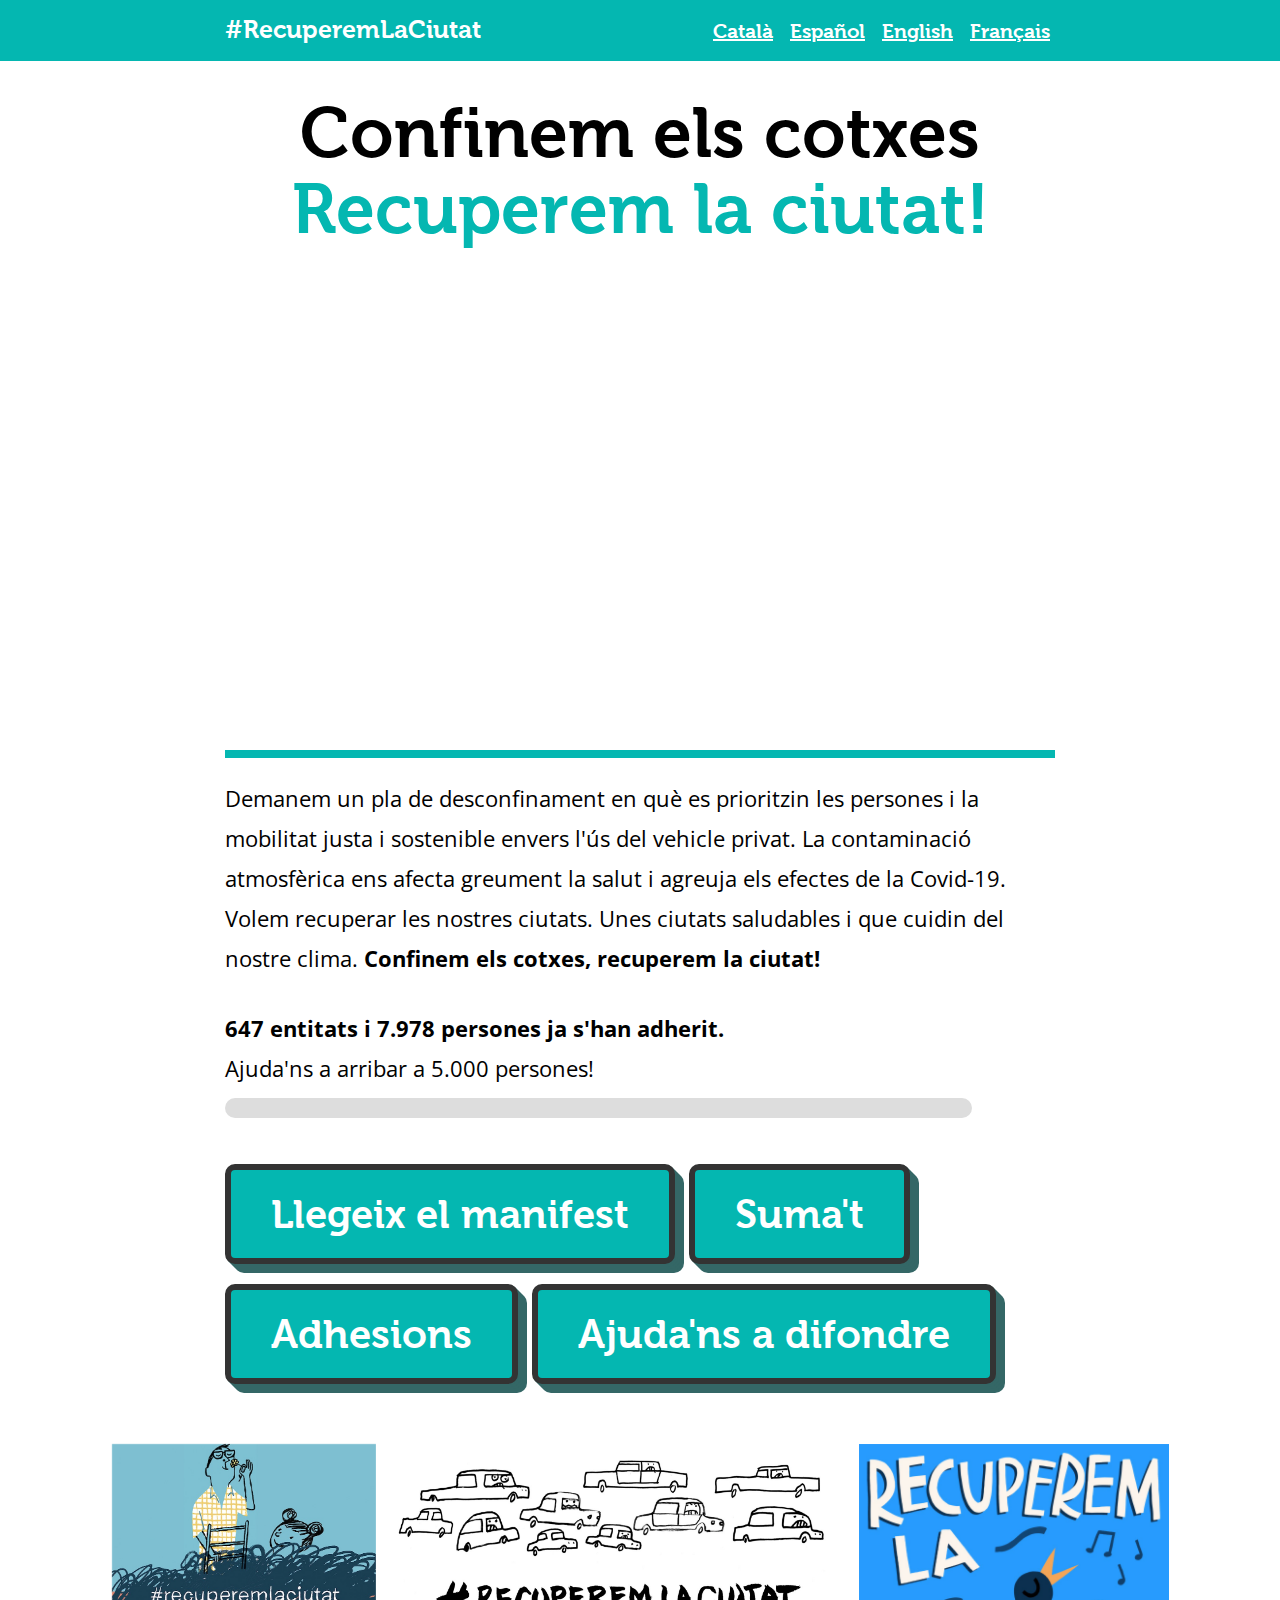
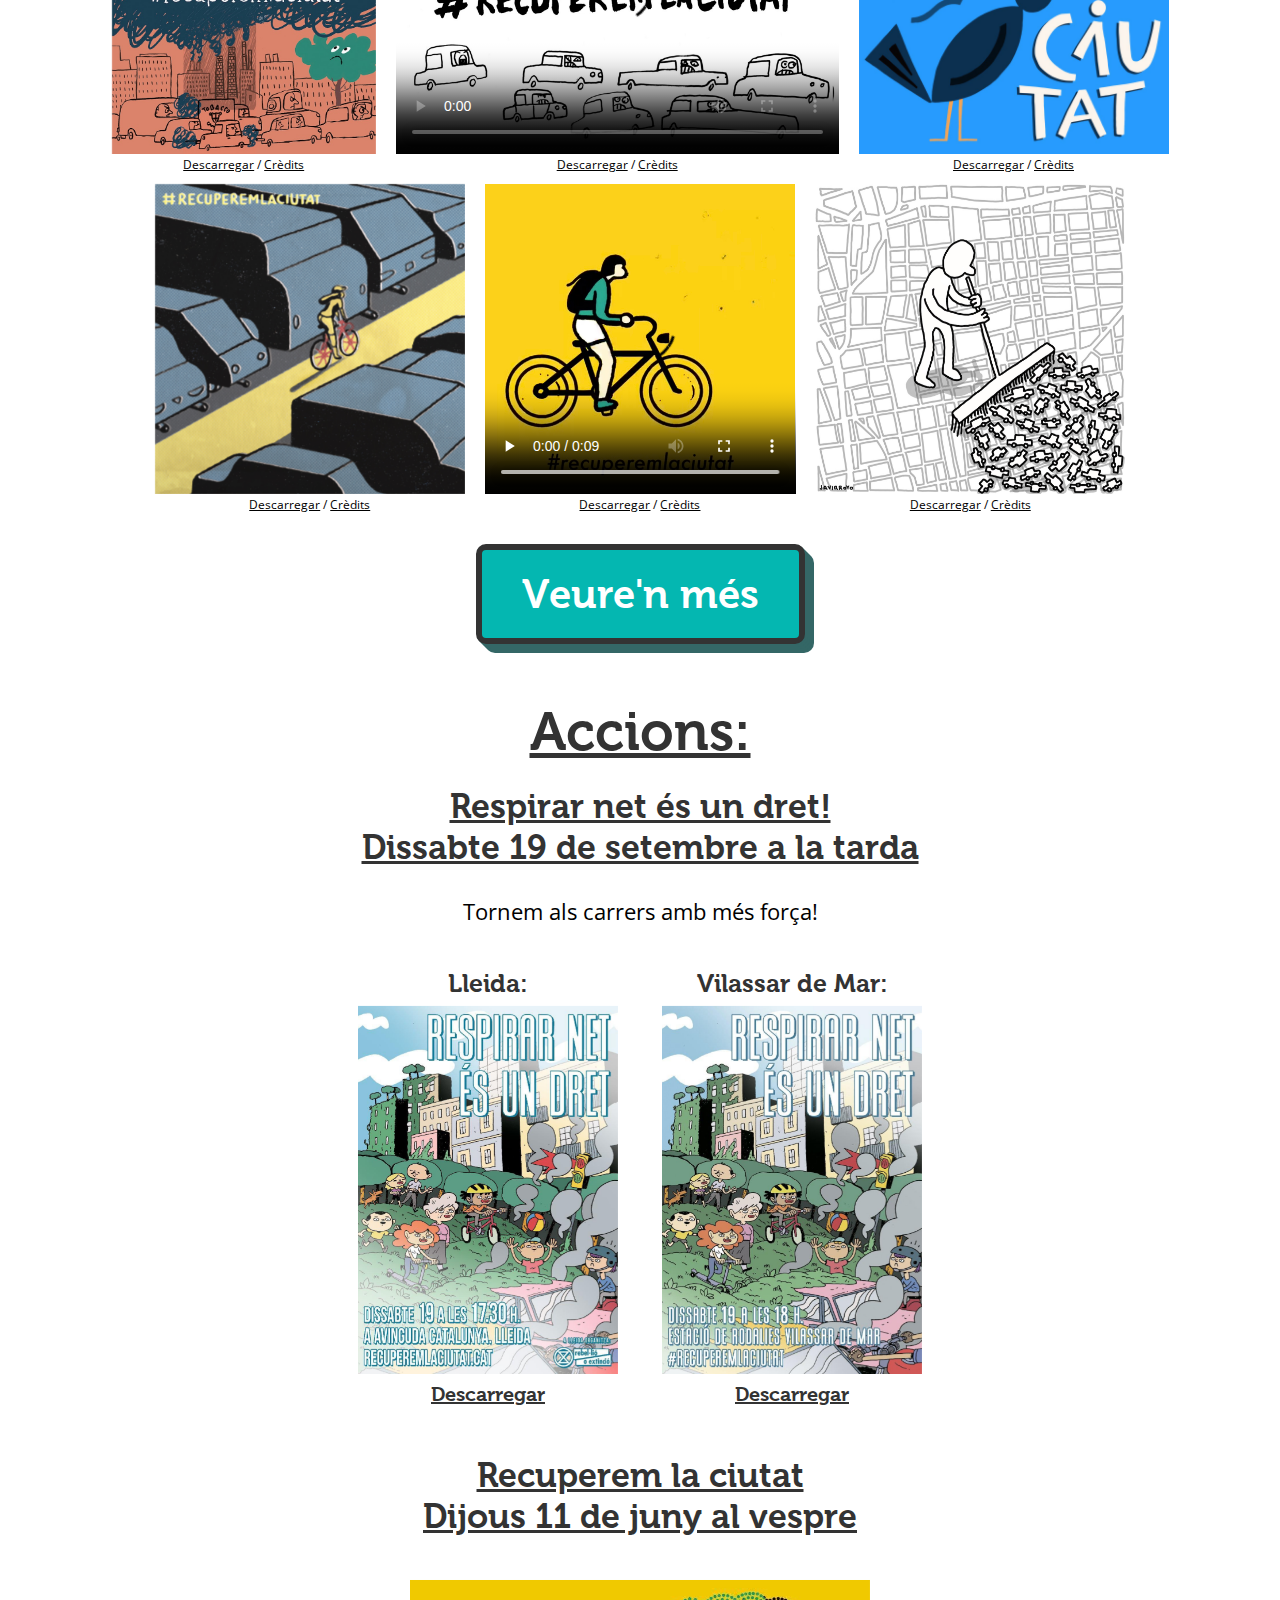
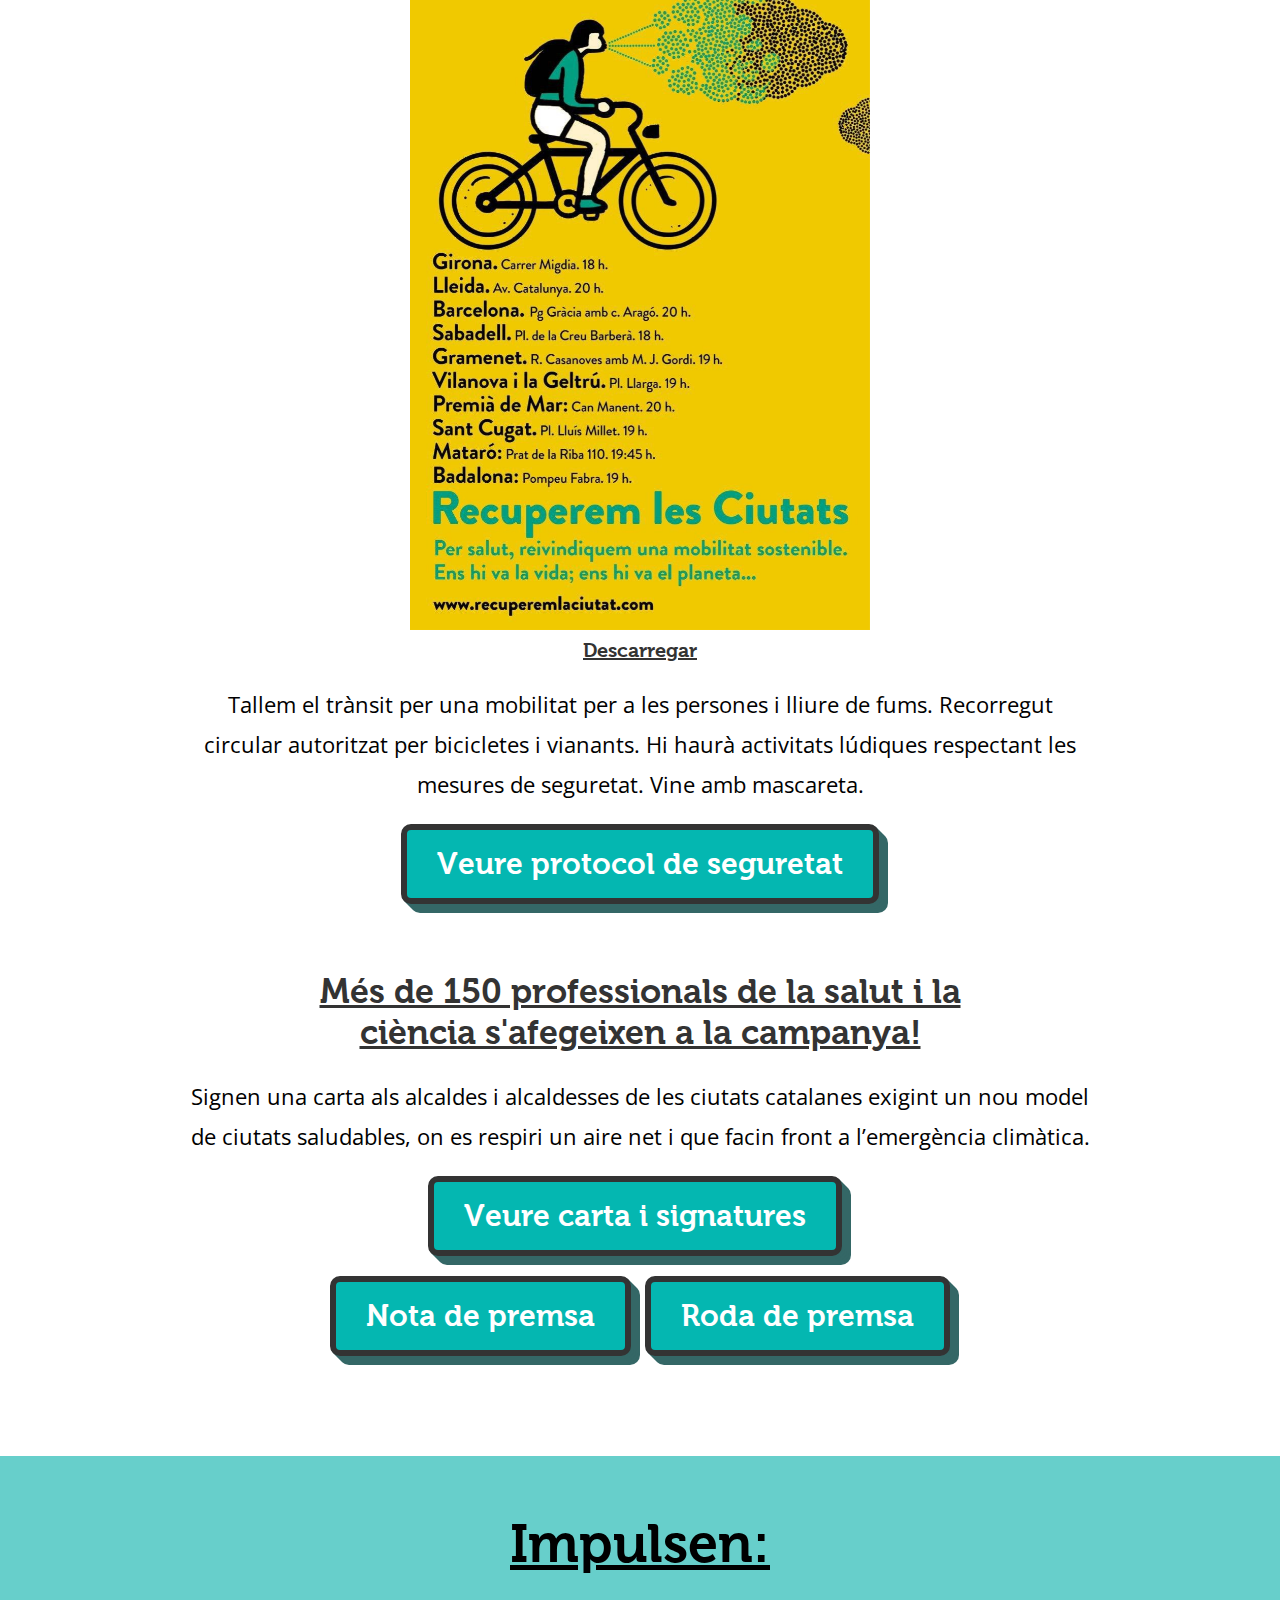
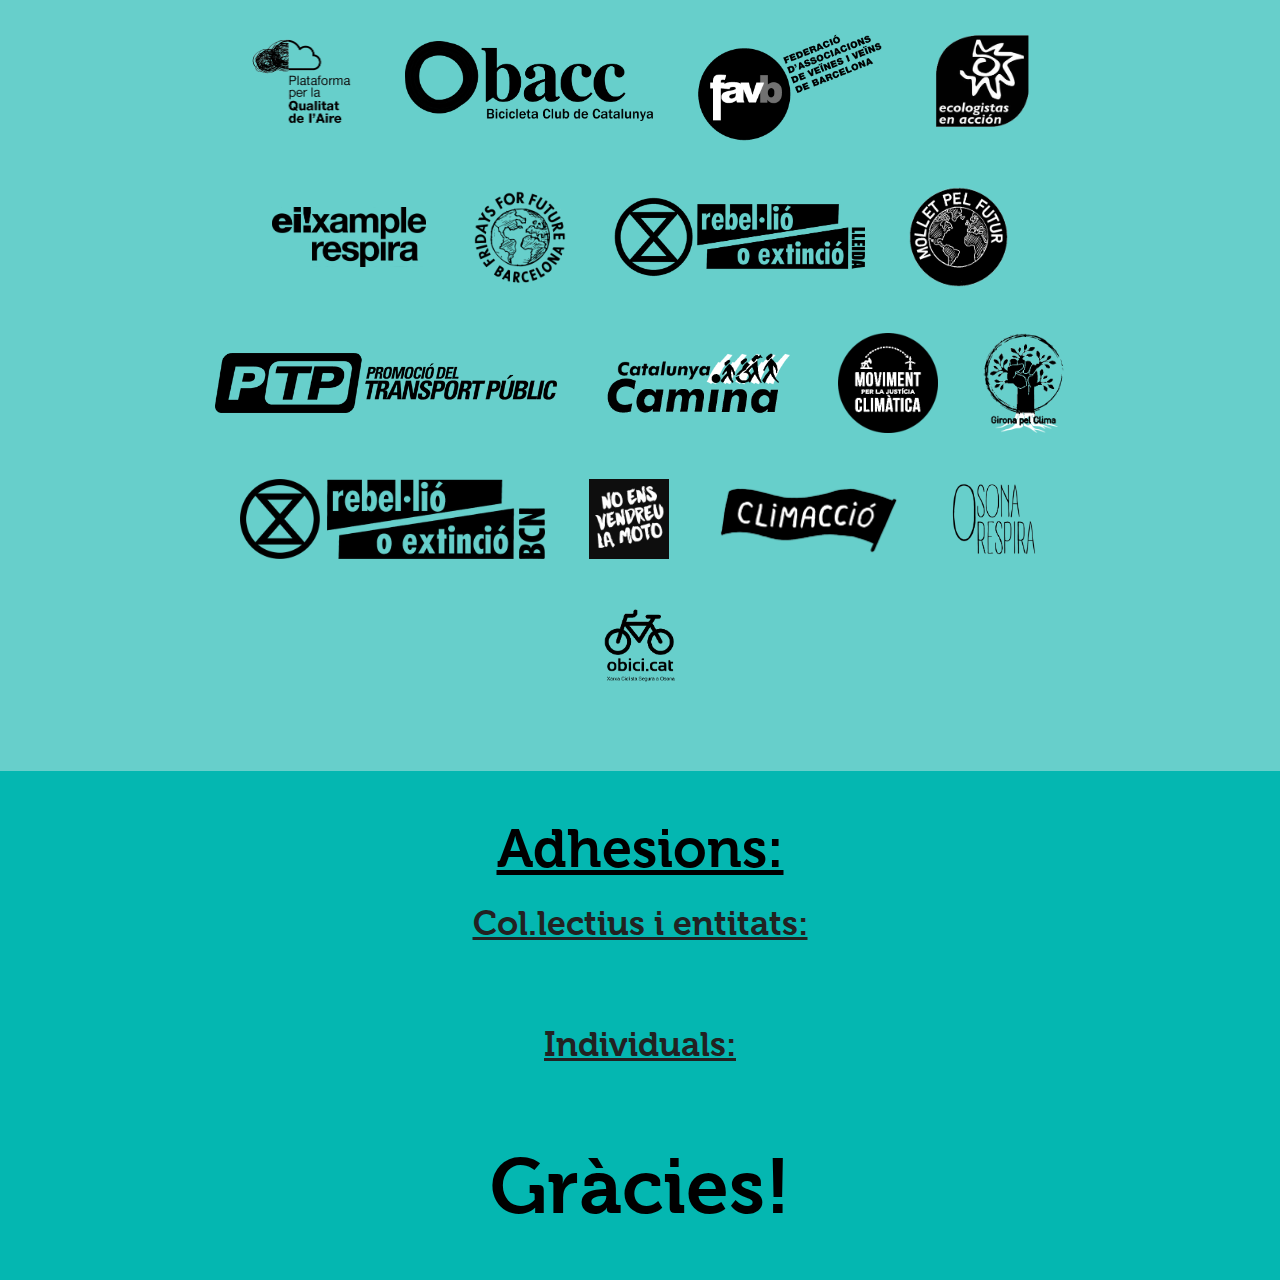
==== index.html @ e7e6d8d0 "Added accions lleida i vilassar" ====
<!DOCTYPE html>
<html>
<head>
  <title>Confinem els cotxes, recuperem la ciutat!</title>
  <meta name="description" content="Demanem un pla de desconfinament en què es prioritzin les persones i la mobilitat justa i sostenible envers l'ús del vehicle privat. La contaminació atmosfèrica ens afecta greument la salut i agreuja els efectes de la Covid-19. Volem recuperar les nostres ciutats. Unes ciutats saludables i que cuidin del nostre clima.">
  <meta name="viewport" content="width=device-width,initial-scale=1">
  <meta http-equiv="content-type" content="text/html;charset=utf-8" />
  <meta property="og:title" content="Confinem els cotxes, recuperem la ciutat!"/>
  <meta property="og:description" content="Demanem un pla de desconfinament en què es prioritzin les persones i la mobilitat justa i sostenible envers l'ús del vehicle privat.">
  <meta property="og:url" content="https://www.recuperemlaciutat.com"/>
  <meta property="og:image" content="https://www.recuperemlaciutat.com/images/sharing.jpg"/>
  <meta property="og:site_name" content="Confinem els cotxes, recuperem la ciutat!"/>
  <meta property="og:type" content="website"/>
  <meta name="twitter:card" content="player" />
  <meta name="twitter:player" content="https://www.youtube.com/embed/pp81l6qXdHY">
  <meta name="twitter:player:width" content="1280">
  <meta name="twitter:player:height" content="720">
  <meta name="twitter:image" content="https://www.recuperemlaciutat.com/images/sharing.jpg">

  <script src="https://cdnjs.cloudflare.com/ajax/libs/jquery/3.5.0/jquery.min.js" integrity="sha256-xNzN2a4ltkB44Mc/Jz3pT4iU1cmeR0FkXs4pru/JxaQ=" crossorigin="anonymous"></script>
  <script src="https://cdnjs.cloudflare.com/ajax/libs/jquery-csv/0.71/jquery.csv-0.71.min.js"></script>
  <script src="application.js?v=17"></script>
  <link href="https://fonts.googleapis.com/css2?family=Open+Sans:wght@400;600&display=swap" rel="stylesheet">
  <link href="application.css?v=18" media="all" rel="stylesheet" />
</head>
<body>
  <div class="banner">
    <div class="inner">
      #RecuperemLaCiutat
      <div class="lang">
        <a href="/">Català</a>
        <a href="/es">Español</a>
        <a href="/en">English</a>
        <a href="/fr">Français</a>
      </div>
    </div>
  </div>
  <div class="page">
    <div class="inner">
      <h1 class="large">Confinem els cotxes<br><span class="highlighted">Recuperem la ciutat!</span></h1>
      <div class="video">
        <iframe src="//www.youtube.com/embed/pp81l6qXdHY?rel=0&showinfo=0&vq=720&modestbranding=1" width="850" height="480" frameborder="0" allowfullscreen></iframe>
      </div>
      <p>Demanem un pla de desconfinament en què es prioritzin les persones i la mobilitat justa i sostenible envers l'ús del vehicle privat. La contaminació atmosfèrica ens afecta greument la salut i agreuja els efectes de la Covid-19. Volem recuperar les nostres ciutats. Unes ciutats saludables i que cuidin del nostre clima. <b>Confinem els cotxes, recuperem la ciutat!</b></p>
      <div class="progress">
        <p><b><span id="entities-count">647</span> entitats i <span id="people-count">7.978</span> persones ja s'han adherit.</b><br>Ajuda'ns a arribar a <span id="goal-count">5.000</span> persones!</p>
        <div class="frame">
          <div class="bar"></div>         
        </div>
      </div>
      <div class="menu">
        <div class="button">
          <a href="manifest-confinem-els-cotxes-recuperem-la-ciutat.pdf">Llegeix el manifest</a>
        </div>
        <div class="button">
          <a href="https://forms.gle/1dcgcGLJtphZm1Zf7" target="_blank">Suma't</a>
        </div>
        <div class="button">
          <a data-action="scroll-to" data-destination="adhesions">Adhesions</a>
        </div>
        <div class="button">
          <a data-action="share">Ajuda'ns a difondre</a>
        </div>
      </div>
      <div class="share">
        <h2>Comparteix la campanya:</h2>
        <div class="networks">
          <a href="https://api.whatsapp.com/send?text=Per+una+ciutat+millor%3A+Confinem+els+cotxes%2C+%23RecuperemLaCiutat%0D%0A%0D%0AAra+%C3%A9s+el+moment+de+canviar+els+nostres+carrers%2C+i+tenir+una+ciutat+on+es+pugui+respirar%2C+amb+m%C3%A9s+espai+per+caminar%F0%9F%9A%B6%E2%80%8D%E2%99%80%EF%B8%8F%2C+m%C3%A9s+carrils+bici+%F0%9F%9A%B2+i+m%C3%A9s+transport+p%C3%BAblic+%F0%9F%9A%87.+%0D%0A%0D%0ADemanem+un+pla+de+desconfinament+en+qu%C3%A8+es+prioritzin+les+persones+i+la+mobilitat+justa+i+sostenible+envers+l%27%C3%BAs+del+vehicle+privat.+La+contaminaci%C3%B3+atmosf%C3%A8rica+ens+afecta+greument+la+salut+i+agreuja+els+efectes+de+la+Covid-19.+Volem+recuperar+les+nostres+ciutats.+Unes+ciutats+saludables+i+que+cuidin+del+nostre+clima.%0D%0A%0D%0ASuma%27t+%F0%9F%91%89+https%3A%2F%2Fwww.recuperemlaciutat.com" class="network whatsapp">
            <img class="icon" src="images/icons/whatsapp.svg">Whatsapp
          </a>
          <a href="https://www.facebook.com/sharer/sharer.php?u=https%3A%2F%2Fwww.recuperemlaciutat.com%2F" class="network facebook">
            <img class="icon" src="images/icons/facebook.svg">Facebook
          </a>
          <a href="https://twitter.com/intent/tweet?text=Per+una+ciutat+millor%3A+Confinem+els+cotxes%2C+%23RecuperemLaCiutat+Ara+%C3%A9s+el+moment+de+canviar+els+nostres+carrers%2C+i+tenir+una+ciutat+on+es+pugui+respirar%2C+amb+m%C3%A9s+espai+per+caminar%F0%9F%9A%B6%2C+m%C3%A9s+carrils+bici+%F0%9F%9A%B2+i+m%C3%A9s+transport+p%C3%BAblic+%F0%9F%9A%87.+Suma%27t%21+https%3A%2F%2Fwww.recuperemlaciutat.com" class="network twitter">
            <img class="icon" src="images/icons/twitter.svg">Twitter
          </a>
          <a href="https://t.me/share/url?url=https%3A%2F%2Fwww.recuperemlaciutat.com%2F&disable_web_page_preview=true&text=%0D%0APer+una+ciutat+millor%3A+Confinem+els+cotxes%2C+%23RecuperemLaCiutat%0D%0A%0D%0AAra+%C3%A9s+el+moment+de+canviar+els+nostres+carrers%2C+i+tenir+una+ciutat+on+es+pugui+respirar%2C+amb+m%C3%A9s+espai+per+caminar%F0%9F%9A%B6%E2%80%8D%E2%99%80%EF%B8%8F%2C+m%C3%A9s+carrils+bici+%F0%9F%9A%B2+i+m%C3%A9s+transport+p%C3%BAblic+%F0%9F%9A%87.+%0D%0A%0D%0ADemanem+un+pla+de+desconfinament+en+qu%C3%A8+es+prioritzin+les+persones+i+la+mobilitat+justa+i+sostenible+envers+l%27%C3%BAs+del+vehicle+privat.+La+contaminaci%C3%B3+atmosf%C3%A8rica+ens+afecta+greument+la+salut+i+agreuja+els+efectes+de+la+Covid-19.+Volem+recuperar+les+nostres+ciutats.+Unes+ciutats+saludables+i+que+cuidin+del+nostre+clima.%0D%0A%0D%0ASuma%27t+%F0%9F%91%89+https%3A%2F%2Fwww.recuperemlaciutat.com" class="network telegram">
            <img class="icon" src="images/icons/telegram.svg">Telegram
          </a>
          <a href="http://pinterest.com/pin/create/button/?url=https%3A%2F%2Fwww.recuperemlaciutat.com%2F&media=https%3A%2F%2Fwww.recuperemlaciutat.com%2Fimages%2Fsharing.jpg&description=Per+una+ciutat+millor%3A+Confinem+els+cotxes%2C+%23RecuperemLaCiutat+Ara+%C3%A9s+el+moment+de+canviar+els+nostres+carrers%2C+i+tenir+una+ciutat+on+es+pugui+respirar%2C+amb+m%C3%A9s+espai+per+caminar%F0%9F%9A%B6%E2%80%8D%E2%99%80%EF%B8%8F%2C+m%C3%A9s+carrils+bici+%F0%9F%9A%B2+i+m%C3%A9s+transport+p%C3%BAblic+%F0%9F%9A%87.+Suma%27t++%F0%9F%91%89+www.recuperemlaciutat.com" class="network pinterest">
            <img class="icon" src="images/icons/pinterest.svg">Pinterest
          </a>
          <a href="mailto:?body=Per una ciutat millor%3A Confinem els cotxes%2C %23RecuperemLaCiutat%0D%0A%0D%0AAra %C3%A9s el moment de canviar els nostres carrers%2C i tenir una ciutat on es pugui respirar%2C amb m%C3%A9s espai per caminar%F0%9F%9A%B6%E2%80%8D%E2%99%80%EF%B8%8F%2C m%C3%A9s carrils bici %F0%9F%9A%B2 i m%C3%A9s transport p%C3%BAblic %F0%9F%9A%87. %0D%0A%0D%0ADemanem un pla de desconfinament en qu%C3%A8 es prioritzin les persones i la mobilitat justa i sostenible envers l%27%C3%BAs del vehicle privat. La contaminaci%C3%B3 atmosf%C3%A8rica ens afecta greument la salut i agreuja els efectes de la Covid-19. Volem recuperar les nostres ciutats. Unes ciutats saludables i que cuidin del nostre clima.%0D%0A%0D%0ASuma%27t %F0%9F%91%89 https%3A%2F%2Fwww.recuperemlaciutat.com&subject=Confinem els cotxes, recuperem la ciutat!" class="network email">
            <img class="icon" src="images/icons/email.svg">Email
          </a>
        </div>
        <p class="extra">Fem soroll a xarxes socials, aconseguim el màxim d’adhesions i que els Ajuntaments i la societat en general vegin com volem que siguin els nostres carrers després del confinament.</p>
        <p class="extra">Ajuda'ns a difondre al màxim amb: <a href="/guia-difusio-campanya-recuperem-la-ciutat.pdf">la nostra guía de difusió</a>.</p>
        <p class="extra">Afegeix-te al nostre grup de Telegram per estar al cas de futures accions: <a href="https://t.me/RecuperemLaCiutat">https://t.me/RecuperemLaCiutat</a>.</p>
        <p class="extra">També pots compartir aquestes il·lustracions i vídeos:</p>
      </div>
    </div>
    <div class="drawings">
      <div class="inner">
        <div class="drawing">
          <a href="drawings/miguel-gallardo-recuperem-la-ciutat-square.png">
            <img src="drawings/miguel-gallardo-recuperem-la-ciutat.jpg">
          </a>
          <p><a href="drawings/miguel-gallardo-recuperem-la-ciutat.jpg">Descarregar</a> / <a href="https://www.instagram.com/p/CAHkicHnh3k/">Crèdits</a></p>
        </div>
        <div class="drawing">
          <video controls poster="/drawings/dibuja-y-pedalea-recuperem-la-ciutat.jpg">
            <source src="drawings/dibuja-y-pedalea-recuperem-la-ciutat.mp4" type="video/mp4">
          </video>
          <p><a href="drawings/dibuja-y-pedalea-recuperem-la-ciutat.mp4">Descarregar</a> / <a href="https://www.instagram.com/p/CAHjiHhqhFX/">Crèdits</a></p>
        </div>
        <div class="drawing">
          <a href="drawings/julia-solans-confinem-els-cotxes-3.jpg">
            <img src="drawings/julia-solans-confinem-els-cotxes-3.jpg">
          </a>
          <p><a href="drawings/julia-solans-confinem-els-cotxes-3.jpg">Descarregar</a> / <a href="https://www.instagram.com/guisante/">Crèdits</a></p>
        </div>
        <div class="drawing">
          <a href="drawings/marc-torrent-recuperem-la-ciutat.jpg">
            <img src="drawings/marc-torrent-recuperem-la-ciutat.jpg">
          </a>
          <p><a href="drawings/marc-torrent-recuperem-la-ciutat.jpg">Descarregar</a> / <a href="https://www.instagram.com/marc.torrent.illustration/">Crèdits</a></p>
        </div>
        <div class="drawing">
          <video controls poster="/drawings/arnal-ballester-recuperem-la-ciutat.jpg">
            <source src="drawings/arnal-ballester-recuperem-la-ciutat.mp4" type="video/mp4">
          </video>
          <p><a href="drawings/arnal-ballester-recuperem-la-ciutat.mp4">Descarregar</a> / <a href="https://www.instagram.com/p/CAFgHmsqSzh/?igshid=12r956kvjgf7t">Crèdits</a></p>
        </div>
        <div class="drawing">
          <a href="drawings/javi-royo-recuperem-la-ciutat.jpg">
            <img src="drawings/javi-royo-recuperem-la-ciutat.jpg">
          </a>
          <p><a href="drawings/javi-royo-recuperem-la-ciutat.jpg">Descarregar</a> / <a href="https://www.instagram.com/p/CAIAmiAnq4-/?igshid=10csir4wyzuyc">Crèdits</a></p>
        </div>
        <div class="drawing hidden">
          <a href="drawings/julia-solans-recuperem-la-ciutat-3.jpg">
            <img src="drawings/julia-solans-recuperem-la-ciutat-3.jpg">
          </a>
          <p><a href="drawings/julia-solans-recuperem-la-ciutat-3.jpg">Descarregar</a> / <a href="https://www.instagram.com/guisante/">Crèdits</a></p>
        </div>
        <div class="drawing hidden">
          <a href="drawings/miguel-brieva-recuperem-la-ciutat-4.jpg">
            <img src="drawings/miguel-brieva-recuperem-la-ciutat-4.jpg">
          </a>
          <p><a href="drawings/miguel-brieva-recuperem-la-ciutat-4.jpg">Descarregar</a> / <a href="https://www.instagram.com/miguel_brieva_clismon">Crèdits</a></p>
        </div>
        <div class="drawing hidden">
          <a href="drawings/erola-boix-recuperem-la-ciutat.jpg">
            <img src="drawings/erola-boix-recuperem-la-ciutat.jpg">
          </a>
          <p><a href="drawings/erola-boix-recuperem-la-ciutat.jpg">Descarregar</a> / <a href="https://www.instagram.com/erolaboix/">Crèdits</a></p>
        </div>
        <div class="drawing hidden">
          <a href="drawings/martina-manya-recuperem-la-ciutat-2.jpg">
            <img src="drawings/martina-manya-recuperem-la-ciutat-2.jpg">
          </a>
          <p><a href="drawings/martina-manya-recuperem-la-ciutat-2.jpg">Descarregar</a> / <a href="https://www.instagram.com/p/CAHwuXMD8vI/?igshid=4ktonbl7fxev">Crèdits</a></p>
        </div>
        <div class="drawing hidden">
          <a href="drawings/miguel-gallardo-confinem-els-cotxes-square.png">
            <img src="drawings/miguel-gallardo-confinem-els-cotxes.jpg">
          </a>
          <p><a href="drawings/miguel-gallardo-confinem-els-cotxes.jpg">Descarregar</a> / <a href="https://www.instagram.com/p/CAHkicHnh3k/">Crèdits</a></p>
        </div>
        <div class="drawing hidden">
          <a href="drawings/iolanda-marrase-recuperem-la-ciutat.jpg">
            <img src="drawings/iolanda-marrase-recuperem-la-ciutat.jpg">
          </a>
          <p><a href="drawings/iolanda-marrase-recuperem-la-ciutat.jpg">Descarregar</a> / <a href="https://www.instagram.com/p/CAHxEewq3oO/?igshid=9qrhggxr9nw9">Crèdits</a></p>
        </div>
        <div class="drawing hidden">
          <a href="drawings/julia-solans-recuperem-la-ciutat-2.jpg">
            <img src="drawings/julia-solans-recuperem-la-ciutat-2.jpg">
          </a>
          <p><a href="drawings/julia-solans-recuperem-la-ciutat-2.jpg">Descarregar</a> / <a href="https://www.instagram.com/guisante/">Crèdits</a></p>
        </div>
        <div class="drawing hidden">
          <a href="drawings/julia-solans-confinem-els-cotxes-1.jpg">
            <img src="drawings/julia-solans-confinem-els-cotxes-1.jpg">
          </a>
          <p><a href="drawings/julia-solans-confinem-els-cotxes-1.jpg">Descarregar</a> / <a href="https://www.instagram.com/guisante/">Crèdits</a></p>
        </div>
        <div class="drawing hidden">
          <a href="drawings/julia-solans-recuperem-la-ciutat-1.jpg">
            <img src="drawings/julia-solans-recuperem-la-ciutat-1.jpg">
          </a>
          <p><a href="drawings/julia-solans-recuperem-la-ciutat-1.jpg">Descarregar</a> / <a href="https://www.instagram.com/guisante/">Crèdits</a></p>
        </div>
        <div class="drawing hidden">
          <a href="drawings/julia-solans-confinem-els-cotxes-2.jpg">
            <img src="drawings/julia-solans-confinem-els-cotxes-2.jpg">
          </a>
          <p><a href="drawings/julia-solans-confinem-els-cotxes-2.jpg">Descarregar</a> / <a href="https://www.instagram.com/guisante/">Crèdits</a></p>
        </div>
        <div class="drawing hidden">
          <a href="drawings/julia-solans-recuperem-la-ciutat-4.jpg">
            <img src="drawings/julia-solans-recuperem-la-ciutat-4.jpg">
          </a>
          <p><a href="drawings/julia-solans-recuperem-la-ciutat-4.jpg">Descarregar</a> / <a href="https://www.instagram.com/guisante/">Crèdits</a></p>
        </div>
        <div class="drawing hidden">
          <a href="drawings/miguel-brieva-recuperem-la-ciutat-1.jpg">
            <img src="drawings/miguel-brieva-recuperem-la-ciutat-1.jpg">
          </a>
          <p><a href="drawings/miguel-brieva-recuperem-la-ciutat-1.jpg">Descarregar</a> / <a href="https://www.instagram.com/miguel_brieva_clismon">Crèdits</a></p>
        </div>
        <div class="drawing hidden">
          <a href="drawings/caco-recuperem-la-ciutat-4.jpg">
            <img src="drawings/caco-recuperem-la-ciutat-4.jpg">
          </a>
          <p><a href="drawings/caco-recuperem-la-ciutat-4.jpg">Descarregar</a> / <a href="https://www.instagram.com/colegacollage/">Crèdits</a></p>
        </div>
        <div class="drawing hidden">
          <a href="drawings/caco-recuperem-la-ciutat-3.jpg">
            <img src="drawings/caco-recuperem-la-ciutat-3.jpg">
          </a>
          <p><a href="drawings/caco-recuperem-la-ciutat-3.jpg">Descarregar</a> / <a href="https://www.instagram.com/colegacollage/">Crèdits</a></p>
        </div>
        <div class="drawing hidden">
          <a href="drawings/emilio-recuperem-la-ciutat-1.jpg">
            <img src="drawings/emilio-recuperem-la-ciutat-1.jpg">
          </a>
          <p><a href="drawings/emilio-recuperem-la-ciutat-1.jpg">Descarregar</a> / <a href="https://www.instagram.com/emilio_alvarez_ramallo/">Crèdits</a></p>
        </div>
        <div class="drawing hidden">
          <video controls poster="drawings/merisola-recuperem-la-ciutat.jpg">
            <source src="drawings/merisola-recuperem-la-ciutat.mp4" type="video/mp4">
          </video>
          <p><a href="drawings/merisola-recuperem-la-ciutat.mp4">Descarregar</a> / <a href="http://www.merisola.com/">Crèdits</a></p>
        </div>
        <div class="drawing hidden">
          <video controls poster="drawings/no-torneu.jpg">
            <source src="drawings/no-torneu.mp4" type="video/mp4">
          </video>
          <p><a href="drawings/no-torneu.mp4">Descarregar</a> / <a href="https://www.instagram.com/mlg_barcelona/">Crèdits</a></p>
        </div>
        <div class="drawing hidden">
          <a href="drawings/emilio-recuperem-la-ciutat-7.jpg">
            <img src="drawings/emilio-recuperem-la-ciutat-7.jpg">
          </a>
          <p><a href="drawings/emilio-recuperem-la-ciutat-7.jpg">Descarregar</a> / <a href="https://www.instagram.com/emilio_alvarez_ramallo/">Crèdits</a></p>
        </div>
        <div class="break"></div>
        <div class="drawing hidden">
          <a href="drawings/natalia-zaratiegui-recuperem-la-ciutat-1.jpg">
            <img src="drawings/natalia-zaratiegui-recuperem-la-ciutat-1.jpg">
          </a>
          <p><a href="drawings/natalia-zaratiegui-recuperem-la-ciutat-1.jpg">Descarregar</a> / <a href="https://www.instagram.com/nataliazaratiegui/">Crèdits</a></p>
        </div>
        <div class="drawing hidden">
          <a href="drawings/natalia-zaratiegui-recuperem-la-ciutat-2.jpg">
            <img src="drawings/natalia-zaratiegui-recuperem-la-ciutat-2.jpg">
          </a>
          <p><a href="drawings/natalia-zaratiegui-recuperem-la-ciutat-2.jpg">Descarregar</a> / <a href="https://www.instagram.com/nataliazaratiegui/">Crèdits</a></p>
        </div>
        <div class="drawing hidden">
          <a href="drawings/natalia-zaratiegui-recuperem-la-ciutat-3.jpg">
            <img src="drawings/natalia-zaratiegui-recuperem-la-ciutat-3.jpg">
          </a>
          <p><a href="drawings/natalia-zaratiegui-recuperem-la-ciutat-3.jpg">Descarregar</a> / <a href="https://www.instagram.com/nataliazaratiegui/">Crèdits</a></p>
        </div>
        <div class="drawing hidden">
          <a href="drawings/emilio-recuperem-la-ciutat-10.jpg">
            <img src="drawings/emilio-recuperem-la-ciutat-10.jpg">
          </a>
          <p><a href="drawings/emilio-recuperem-la-ciutat-10.jpg">Descarregar</a> / <a href="https://www.instagram.com/emilio_alvarez_ramallo/">Crèdits</a></p>
        </div>
        <div class="drawing hidden">
          <video controls poster="drawings/julia-solans-recuperem-la-ciutat-1.png">
            <source src="drawings/julia-solans-recuperem-la-ciutat-1.mp4" type="video/mp4">
          </video>
          <p><a href="drawings/julia-solans-recuperem-la-ciutat-1.mp4">Descarregar</a> / <a href="https://www.instagram.com/guisante/">Crèdits</a></p>
        </div>
        <div class="drawing hidden">
          <video controls poster="drawings/julia-solans-recuperem-la-ciutat-2.png">
            <source src="drawings/julia-solans-recuperem-la-ciutat-2.mp4" type="video/mp4">
          </video>
          <p><a href="drawings/julia-solans-recuperem-la-ciutat-2.mp4">Descarregar</a> / <a href="https://www.instagram.com/guisante/">Crèdits</a></p>
        </div>
        <div class="drawing hidden">
          <video controls poster="drawings/julia-solans-recuperem-la-ciutat-3.png">
            <source src="drawings/julia-solans-recuperem-la-ciutat-3.mp4" type="video/mp4">
          </video>
          <p><a href="drawings/julia-solans-recuperem-la-ciutat-3.mp4">Descarregar</a> / <a href="https://www.instagram.com/guisante/">Crèdits</a></p>
        </div>
        <div class="drawing hidden">
          <a href="drawings/gerard-nello-recuprem-la-ciutat.jpg">
            <img src="drawings/gerard-nello-recuprem-la-ciutat.jpg">
          </a>
          <p><a href="drawings/gerard-nello-recuprem-la-ciutat.jpg">Descarregar</a> / <a href="https://www.instagram.com/nellogerard/">Crèdits</a></p>
        </div>
        <div class="more">
          <div class="button">
            <a data-action="more-drawings">Veure'n més</a>
          </div>
        </div>
      </div>
    </div>
    <div class="page news" id="19-setembre">
      <div class="inner">
        <h2>Accions:</h2>
        <div class="new">
          <h3>Respirar net és un dret!<br>Dissabte 19 de setembre a la tarda</h3>
          <p>Tornem als carrers amb més força!</p>
          <!-- <div class="poster big">
            <a class="image" href="images/accio-19-setembre.jpg">
              <img src="images/accio-19-setembre.jpg">
            </a>
            <a class="download" href="images/accio-19-setembre.jpg">Descarregar</a>
          </div> -->
          <div class="poster">
            <h4>Lleida:</h4>
            <a class="image" href="images/accio-setembre-lleida.jpg">
              <img src="images/accio-setembre-lleida.jpg">
            </a>
            <a class="download" href="images/accio-setembre-lleida.jpg">Descarregar</a>
          </div>
          <div class="poster">
            <h4>Vilassar de Mar:</h4>
            <a class="image" href="images/accio-setembre-vilassar.jpg">
              <img src="images/accio-setembre-vilassar.jpg">
            </a>
            <a class="download" href="images/accio-setembre-vilassar.jpg">Descarregar</a>
          </div>
          <div class="menu">
            <!-- <div class="button small">
              <a href="https://docs.google.com/forms/d/e/1FAIpQLSfvvR6JA-UbYHMUBv9OFAhL6ZsFRcy_4CNJeMPNh3B9A-TLPg/viewform">Formulari de participació</a>
            </div> -->
            <!-- <div class="button small">
              <a href="https://drive.google.com/file/d/18UracD1P10cKqVh1Vv9oW8bIE04sjJrT/view">Veure protocol de seguretat</a>
            </div> -->
          </div>
        </div>
        <div class="new">
          <h3>Recuperem la ciutat<br>Dijous 11 de juny al vespre</h3>
          <div class="poster big">
            <a class="image" href="images/accio-11-juny.jpg">
              <img src="images/accio-11-juny.jpg">
            </a>
            <a class="download" href="images/accio-11-juny.jpg">Descarregar</a>
          </div>
          <br>
          <!-- <div class="poster">
            <h4>Lleida:</h4>
            <a class="image" href="images/accio-lleida.png?v=2">
              <img src="images/accio-lleida.png?v=2">
            </a>
            <a class="download" href="images/accio-lleida.png?v=2">Descarregar</a>
          </div>
          <div class="poster">
            <h4>Barcelona:</h4>
            <a class="image" href="images/accio-barcelona.png">
              <img src="images/accio-barcelona.png">
            </a>
            <a class="download" href="images/accio-barcelona.png">Descarregar</a>
          </div>
          <div class="poster">
            <h4>Girona:</h4>
            <a class="image" href="images/accio-girona.png">
              <img src="images/accio-girona.png">
            </a>
            <a class="download" href="images/accio-girona.png">Descarregar</a>
          </div> -->
          <p>Tallem el trànsit per una mobilitat per a les persones i lliure de fums. Recorregut circular autoritzat per bicicletes i vianants. Hi haurà activitats lúdiques respectant les mesures de seguretat. Vine amb mascareta.</p>
            <div class="menu">
              <div class="button small">
                <a href="https://drive.google.com/file/d/1QDDokh33dqnzkafmlAOxy2t31pipKz-A/view">Veure protocol de seguretat</a>
              </div>
            </div>
        </div>
        <div class="new" id="recuperemlasalut" style="padding-top: 20px;">
          <h3>Més de 150 professionals de la salut i la ciència s'afegeixen a la campanya!</h3>
          <p>Signen una carta als alcaldes i alcaldesses de les ciutats catalanes exigint un nou model de ciutats saludables, on es respiri un aire net i que facin front a l’emergència climàtica.</p>
            <div class="menu">
              <div class="button small">
                <a href="https://drive.google.com/file/d/1r970dTK-EurGndDxmFxmBPpxJb_fLxJg/view">Veure carta i signatures</a>
              </div>
              <br>
              <div class="button small">
                <a href="nota-premsa-recuperem-la-salut.pdf">Nota de premsa</a>
              </div>
              <div class="button small">
                <a href="https://www.youtube.com/watch?v=nZkvhpBShTs&feature=youtu.be">Roda de premsa</a>
              </div>
            </div>
        </div>
      </div>
    </div>
  <div class="footer">
    <div class="inner">
      <h2>Impulsen:</h2>
      <div class="logos">
        <a href="http://www.qualitatdelaire.org/" target="_blank">
          <img src="/images/logos/pqa.png" class="big">
        </a>
        <a href="https://www.bacc.cat/" target="_blank">
          <img src="/images/logos/bacc-negre.png">
        </a>
        <a href="https://www.favb.cat/" target="_blank">
          <img src="/images/logos/favb.png" class="very-big">
        </a>
        <a href="https://www.ecologistasenaccion.org" target="_blank">
          <img src="/images/logos/ea-bn.png" class="big">
        </a>
        <a href="https://www.eixamplerespira.com" target="_blank">
          <img src="/images/logos/eixample-respira-bn.png" class="small">
        </a>
        <a href="https://twitter.com/f4f_barcelona" target="_blank">
          <img src="/images/logos/fff.png" class="big">
        </a>
        <a href="https://twitter.com/lleidaxr" target="_blank">
          <img src="/images/logos/xrlleida.png">
        </a>
        <a href="https://twitter.com/molletpelfutur" target="_blank">
          <img src="/images/logos/mollet-pel-futur.png" class="big">
        </a>
        <a href="https://transportpublic.org/" target="_blank">
          <img src="/images/logos/ptp-bn.png" class="small">
        </a>
        <a href="http://catalunyacamina.org/" target="_blank">
          <img src="/images/logos/catalunya-camina-bn.png">
        </a>
        <a href="https://justiciaclimatica.com/" target="_blank">
          <img src="/images/logos/moviment-per-la-justicia-climatica-bn.png" class="big">
        </a>
        <a href="#" target="_blank">
          <img src="/images/logos/girona-pel-clima.png" class="big">
        </a>
        <a href="https://twitter.com/xrbarcelona" target="_blank">
          <img src="/images/logos/xrbcn.png">
        </a>
        <a href="http://www.noensvendreulamoto.cat/" target="_blank">
          <img src="/images/logos/no-ens-vendreu-la-moto.jpg">
        </a>
        <a href="https://twitter.com/climaccio" target="_blank">
          <img src="/images/logos/climaccio.png">
        </a>
        <a href="https://www.facebook.com/osonarespira/" target="_blank">
          <img src="/images/logos/osona-respira.png">
        </a>
        <a href="http://obici.cat/" target="_blank">
          <img src="/images/logos/obici.png">
        </a>
      </div>
    </div>
  </div>
  <div class="footer bottom" id="adhesions">
    <div class="inner">
      <h2>Adhesions:</h2>
      <h4>Col.lectius i entitats:</h4>
      <ol class="col-3" id="entitats">
      </ol>
      <h4>Individuals:</h4>
      <ol class="col-4" id="individuals">
      </ol>
      <h3>Gràcies!</h3>
    </div>
  </div>
  <script async src="https://www.googletagmanager.com/gtag/js?id=UA-165033721-1"></script>
  <script>
    window.dataLayer = window.dataLayer || [];
    function gtag(){dataLayer.push(arguments);}
    gtag('js', new Date());

    gtag('config', 'UA-165033721-1');
  </script>

</body>
</html>
---- application.css ----
@font-face {
  font-family: "MuseoW01-700";
  src: url("fonts/museow01-700.woff") format("woff");
}
* {
  margin: 0;
  padding: 0;
  -moz-box-sizing: border-box;
  -webkit-box-sizing: border-box;
  box-sizing: border-box;
  outline:0;
}
html {
  color: #000;
  -ms-text-size-adjust: 100%;
  -webkit-text-size-adjust: 100%;
}
html, body{
  font-size: 100%;
}
img{
  border: 0;
  display: block;
  -ms-interpolation-mode: bicubic;
  backface-visibility: hidden;
  -webkit-backface-visibility: hidden;
}
body {
  width: 100%;
  height: 100%;
  font-family: "MuseoW01-700",serif;
  color: #333;
  -webkit-font-smoothing: antialiased;
  background: #04B7B1;
}
.clear {
  clear: both;
}
.inner{
  max-width: 870px;
  margin: 0 auto;
  padding: 0 20px;
}
.banner {
  background: #04B7B1;
  color: white;
  font-size: 25px;
  line-height: 23px;
  padding: 20px 0 18px;
  text-align: left;
}
.banner .lang {
  float: right;
}
.banner .lang a {
  color: white;
  font-size: 20px;
  padding: 0 5px;
}
.page {
  background: white;
}
h1 {
  font-size: 70px;
  line-height: 76px;
  padding: 40px 0 30px;
  display: block;
  margin: 0 auto;
  color: black;
  position: relative;
  text-align: center;
}
h2 {
  color: #333;
  font-size: 54px;
  margin: 0 0 20px;
  text-decoration: underline;
}
video {
  max-width: 100%;
  position: relative;
}
.video {
  position: relative;
  overflow: hidden;
  max-width: 100%;
  padding-bottom: 56.25%;
  height: auto;
  border-bottom: 8px solid #04B7B1;
}
.video iframe {
  position: absolute;
  top: 0;
  left: 0;
  width: 100%;
  height: 100%;
  max-width: 100%;
}
p {
  text-align: left;
  font-family: "Open Sans", sans-serif;
  font-size: 22px;
  line-height: 40px;
  color: black;
  margin: 20px auto;
}
.progress {
  margin: 30px auto;
}
.progress p {
  margin: 0 0 10px;
}
.progress .frame {
  background: #ddd;
  height: 20px;
  border-radius: 10px;
  overflow: hidden;
  width: 90%;
  display: inline-block;
}
.progress .bar {
  height: 100%;
  background: linear-gradient(to right, #FFA600, #ec2c22);
  width: 0%;
  transition: all 1s ease-out 0s;
  transition-delay: 1s;
}
.button {
  display: inline-block;
  cursor: pointer;
}
.button a{
  display: inline-block;
  text-decoration: none;
  border-radius: 10px;
  background: #04B7B1;
  border: solid rgba(51, 51, 51, 1) 6px;
  box-shadow: 1px 1px #346766, 3px 3px #346766, 5px 5px #346766, 7px 7px #346766, 9px 9px #346766;
  transition: all 0.12s ease 0s;
  padding: 24px 40px 16px;
  color: white;
  font-family: "MuseoW01-700",serif;
  font-size: 40px;
  font-weight: bold;
  position: relative;
  top: 0;
  left: 0;
}
.button.small a{
  font-size: 30px;
  padding: 18px 30px 14px;
}
.button:hover a{
  background: rgba(244, 88, 48, 1);
  border: solid rgba(51, 51, 51, 1) 6px;
  box-shadow: 0 0 #346766;
  left: 9px;
  top: 9px
}
.menu{
  margin: 40px 0 30px;
  text-align: left;
}
.menu .button {
  margin: 0 10px 20px 0;
}
.menu .button:last-child {
  margin-right: 0;
}
.highlighted {
  color: #04B7B1;
}
.share {
  text-align: center;
  display: none;
}
.share .networks{
  max-width: 600px;
  margin: 0 auto 0px;
}
.share a.network {
  width: 150px;
  font-family: "Open Sans", sans-serif;
  font-weight: bold;
  border-radius: 6px;
  background: silver;
  text-decoration: none;
  padding: 10px 20px;
  margin: 5px 2px;
  color: white;
  display: inline-block;
}
.share a.network.whatsapp { background: rgb(77, 194, 71);}
.share a.network.facebook { background: rgb(59, 89, 152);}
.share a.network.twitter { background: rgb(29, 161, 242);}
.share a.network.telegram { background: rgb(0, 136, 204);}
.share a.network.pinterest { background: rgb(203, 32, 39);}
.share a.network.email { background: rgb(132, 132, 132);}
.share a.network .icon {
  height: 20px; 
  display: inline-block;
  vertical-align: sub;
  margin-right: 5px;
}
.share p.extra {
  text-align: center;
  max-width: 800px;
}
.share p.extra a {
  color: #04B7B1;
  font-weight: bold;
}
.drawings .inner {
  max-width: 1200px;
  margin: 20px auto;
  display: flex;
  flex-direction: row;
  flex-wrap: wrap;
  justify-content: center;
}
.drawings .break {
  flex-basis: 100%;
  height: 0;
}
.drawings .more {
  margin: 30px auto 10px;
  text-align: center;
}
.drawings .hidden {
  display: none;
}
.drawings .drawing {
  height: 320px;
  margin: 10px;
  text-align: center;
  padding-bottom: 10px;
}
.drawings .drawing img, 
.drawings .drawing video {
  height: 100%;
  display: block;
  margin: 0 auto;
}
.drawings .drawing p {
  display: block;
  max-width: 100%;
  margin: 2px 0 0;
  font-size: 12px;
  line-height: normal;
  font-family: "Open Sans", sans-serif;
  text-align: center;
}
.drawings .drawing p a {
  color: black;
}
.news .inner {
  text-align: center;
  margin: 50px auto;
  max-width: 1400px;
  overflow: hidden;
}
.new {
  text-align: center;
}
.new h3 {
 color: #333;
 font-size: 34px;
 text-decoration: underline;
 max-width: 700px;
 margin-left: auto;
 margin-right: auto;
 margin-bottom: 20px;
}
.new p {
  text-align: center;
  margin-top: 0;
  max-width: 900px;
  margin-left: auto;
  margin-right: auto;
}
.new .poster {
  max-width: 300px;
  display: inline-block;
  padding: 20px;  
}

.new .poster.big {
  max-width: 500px;
}
.new .poster h4{
  margin-bottom: 5px;
  font-size: 25px;
}
.new .poster a.image{
  display: block;
  margin-bottom: 10px;
}
.new .poster a.download{
  color: inherit;
  font-size: 20px;
}
.new .poster img {
  width: 100%;
}
.new .menu{
  text-align: center;
  margin-top: 0;
  padding: 0;
}

.footer {
  background: #67CFCB;
  padding: 60px 20px;
  text-align: center;
  width: 100%;
  overflow: hidden;
}
.footer .inner {
  max-width: 1000px;
}
.footer h2 {
  color: black;
}
.footer h4 {
  font-size: 34px;
  margin: 0 0 30px;
  text-decoration: underline;
  color: #222;
}
.footer .logos a {
  text-decoration: none;
  display: inline-block;
  vertical-align: middle;
}
.footer .logos img {
  height: 80px;
  display: inline-block;
  margin: 20px;
  filter: grayscale(100%);
}
.footer .logos img.big {
  height: 100px;
}
.footer .logos img.very-big {
  height: 120px;
}
.footer .logos img.small {
  height: 60px;
}
.footer ol {
  list-style-position: inside;
  margin-bottom: 50px;
  width: 100%;
  overflow: hidden;
  text-align: left;
}
.footer ol.col-3 {
  column-count: 3;
  column-gap: 20px;
}
.footer ol.col-4 {
  column-count: 4;
  column-gap: 10px;
}
.footer ol li {
  margin: 0 0 10px;
}
.footer ol li {
  color: #333;
  font-family: "Open Sans", sans-serif;
}
.footer ol#individuals li {
  text-transform: capitalize;
}
.footer ol.col-3 li{
  font-size: 20px;
}
.footer ol.col-4 li, .footer ol.col-4 li a {
  font-size: 18px;
}
.footer img {
  max-width: 80vw;
  margin: 0 auto;
  display: block;
}
.bottom {
  background: #04B7B1;
  text-align: center;
  padding: 50px 20px 40px;
}
.bottom .inner {
  max-width: 2000px;
}
.bottom h3{
  display: inline-block;
  font-size: 77px;
  color: black;
}
@media (max-width: 940px) {
  body {
    text-align: center;
  }
  .inner{
    padding: 0 10px;
  }
  .banner {
    font-size: 25px;
    line-height: 23px;
    padding: 14px 0 10px;
  }
  h1 {
    font-size: 55px;
    line-height: 56px;
    padding: 30px 0 20px;
  }
  h2 {
    font-size: 34px;
    margin: 0 0 10px;
  }
  .video {
    border: 0;
    border-radius: 0;
  }
  p {
    text-align: left;
    font-size: 16px;
    line-height: 28px;
    margin: 20px auto;
    text-align: center;
  }
  .menu{
    margin: 30px auto 20px;
    text-align: center;
    padding-right: 10px;
    max-width: 600px;
  }
  .button a{
    padding: 10px 20px 6px;
    font-size: 30px;
  }
  .share h2 {
    margin: 0 0 20px;
  }
  .share p.extra {
    max-width: 600px;
  }
  .drawings .drawing {
    height: 250px;
    margin-bottom: 40px;
  }
  .drawings .more {
    margin: 0 auto 30px;
  }
  .footer {
    width: 100%;
    overflow: hidden;
    padding: 40px 10px 20px;
  }
  .footer h4 {
    font-size: 24px;
    margin: 0 0 20px;
  }
  .footer .logos img {
    height: 60px;
    margin: 10px;
  }
  .footer .logos img.very-big{
    height: 90px;
  }
  .footer .logos img.big{
    height: 80px;
  }
  .footer .logos img.small{
    height: 40px;
  }
  .footer ol.col-3 li {
    font-size: 16px;
  }
  .footer ol.col-4 li {
    font-size: 14px;
  }
  .bottom {
    padding: 40px 10px 20px;
  }
  .bottom h3{
    font-size: 50px;
    margin-bottom: 20px;
  }
}
@media (max-width: 750px) {
  h1 {
    font-size: 40px;
    line-height: 50px;
  }
  .banner {
    text-align: center;
  }
  .banner .lang {
    float: none;
    margin-top: 10px;
  }
  .drawings .inner {
    flex-direction: column;
    margin-bottom: 0;
  }
  .drawings .drawing {
    height: auto;
    max-width: 400px;
    width: 100%;
    margin: 0 auto 15px;
    padding: 0 10px;
    border: 0;
  }
  .drawings .drawing img,
  .drawings .drawing video {
    height: auto;
    width: 100%;
  }
  .drawings .drawing p {
    margin-top: 10px;
  }
  .footer.bottom {
    text-align: left;
  }
  .footer h4 {
    margin: 0 0 10px;
  }
  .footer ol {
    margin-bottom: 20px;
  }
  .footer ol.col-3 {
    column-count: 2;
  }
  .footer ol.col-4 {
    column-count: 3;
  }
}
@media (max-width: 590px) {
  h1 {
    font-size: 28px;
    line-height: 40px;
  }
  h1.large {
    font-size: 30px;
  }
  h1.small {
    font-size: 26px;
  }
  .menu{
    max-width: 500px;
  }
  .button a {
    font-size: 26px;
    padding: 14px 20px 8px;
  }
  .new h3 {
   font-size: 30px;
  }
  .new .poster {
    display: block;
    max-width: 100%;
    padding: 0px;
    margin-bottom: 20px;
  }
  .footer .logos img {
    height: 40px;
    margin: 10px;
  }
  .footer .logos img.very-big{
    height: 70px;
  }
  .footer .logos img.big{
    height: 60px;
  }
  .footer .logos img.small{
    height: 30px;
  }
}
@media (max-width: 490px) {
  .footer ol.col-3 {
    column-count: auto;
  }
  .footer ol.col-4 {
    column-count: 1;
  }
  .footer ol li{
    font-size: 16px !important;
  }
}
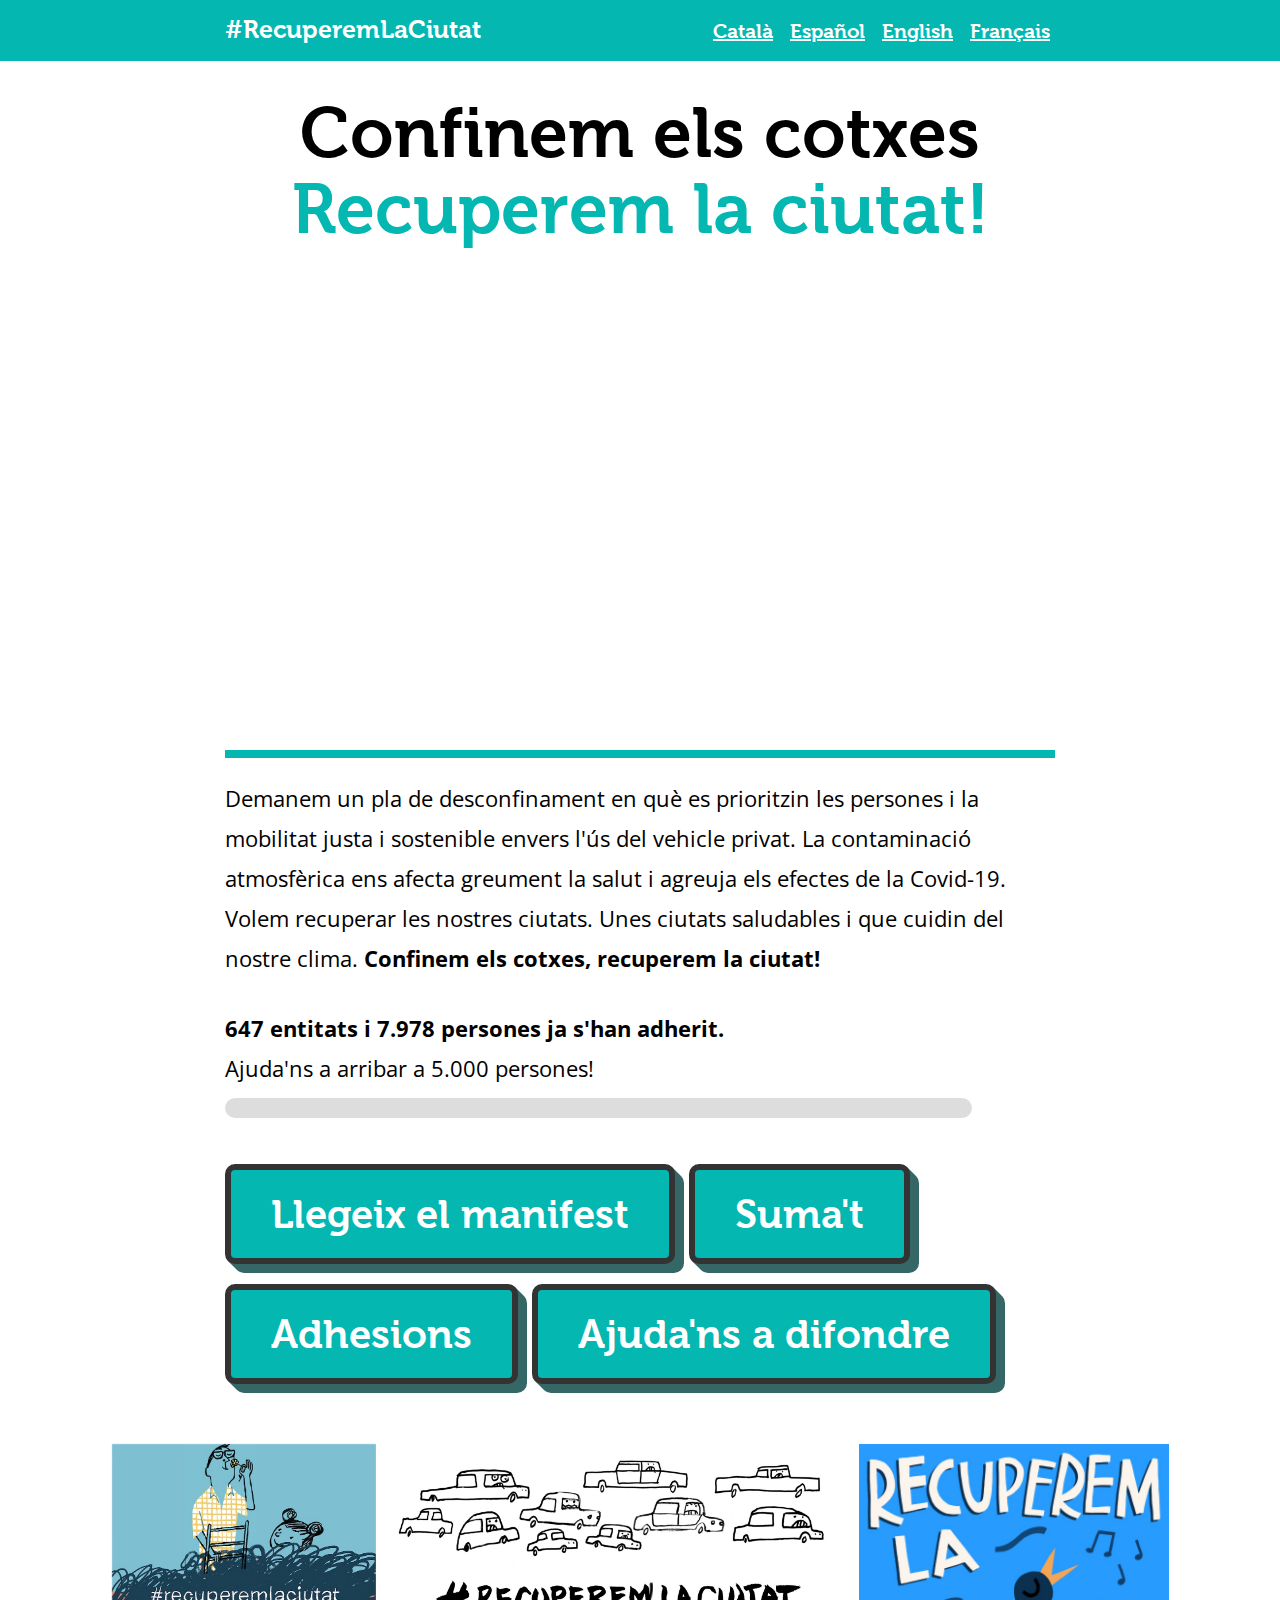
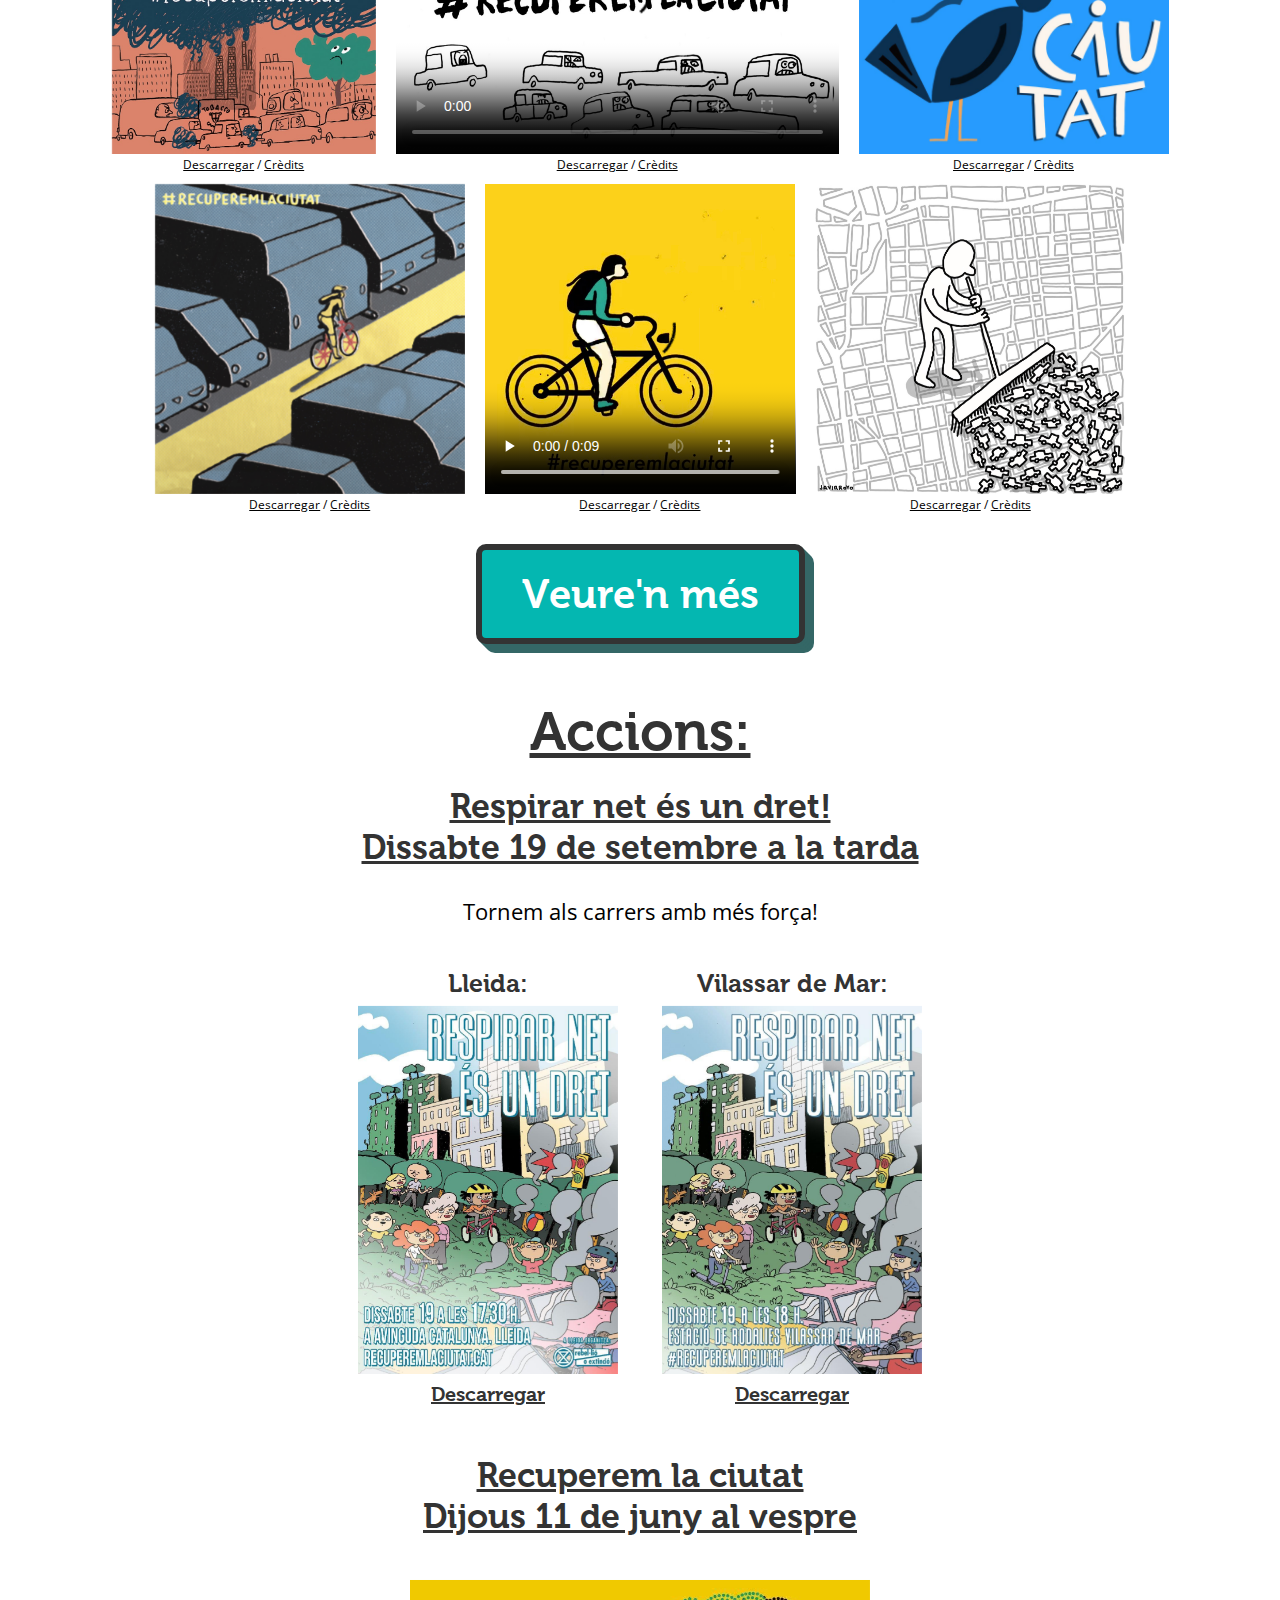
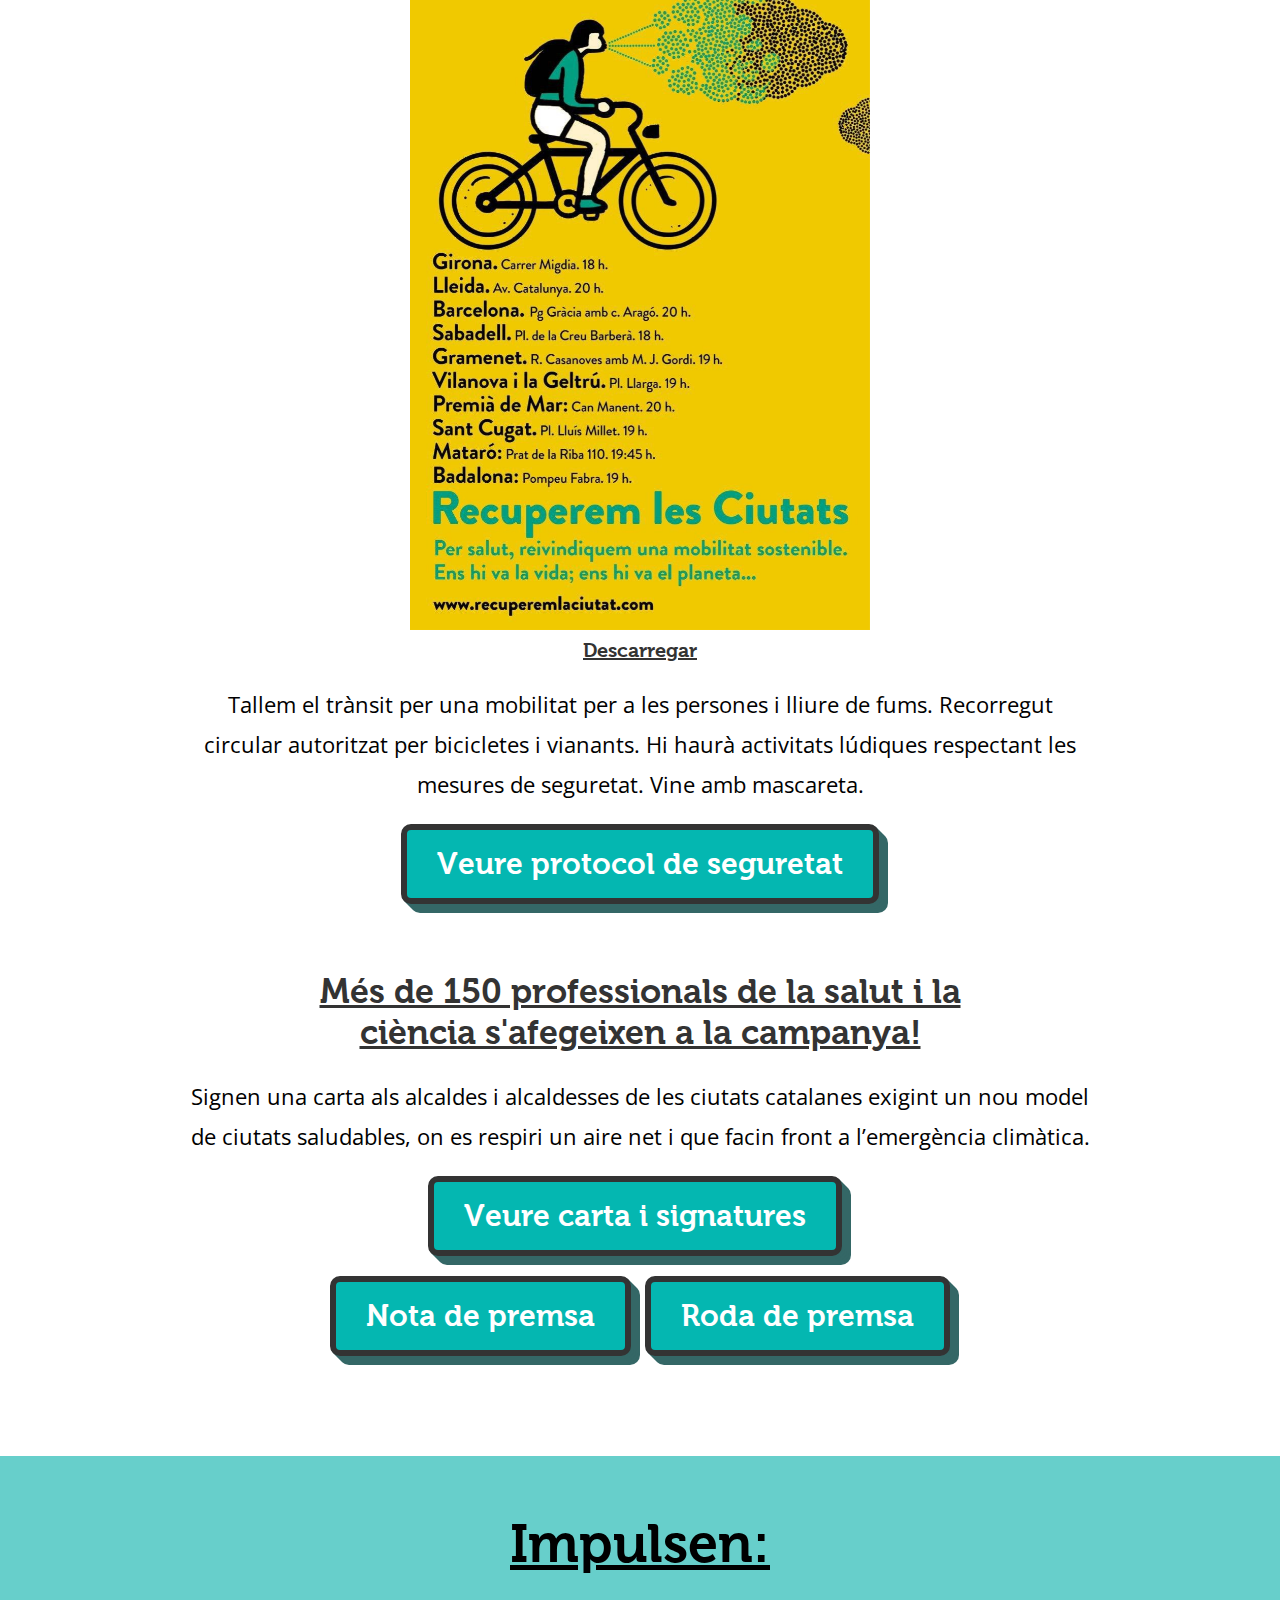
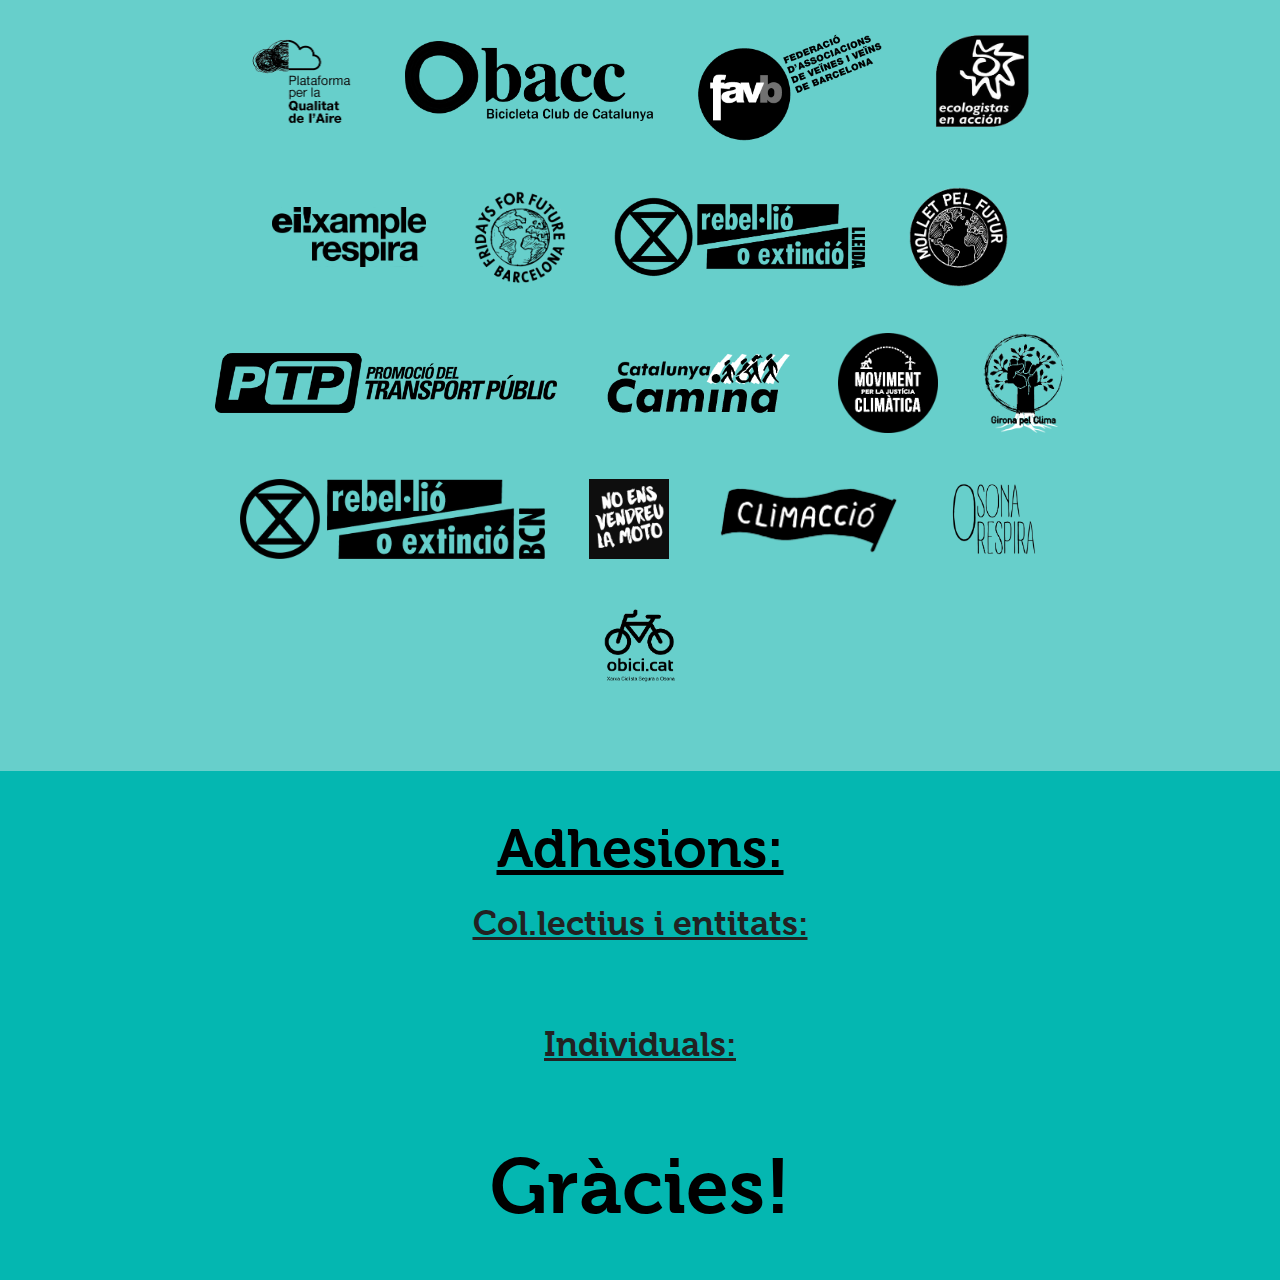
==== commit faf55e84: "Updated hashtag" ====
--- a/index.html
+++ b/index.html
@@ -292,7 +292,7 @@
         </div>
       </div>
     </div>
-    <div class="page news" id="19-setembre">
+    <div class="page news" id="setembre">
       <div class="inner">
         <h2>Accions:</h2>
         <div class="new">
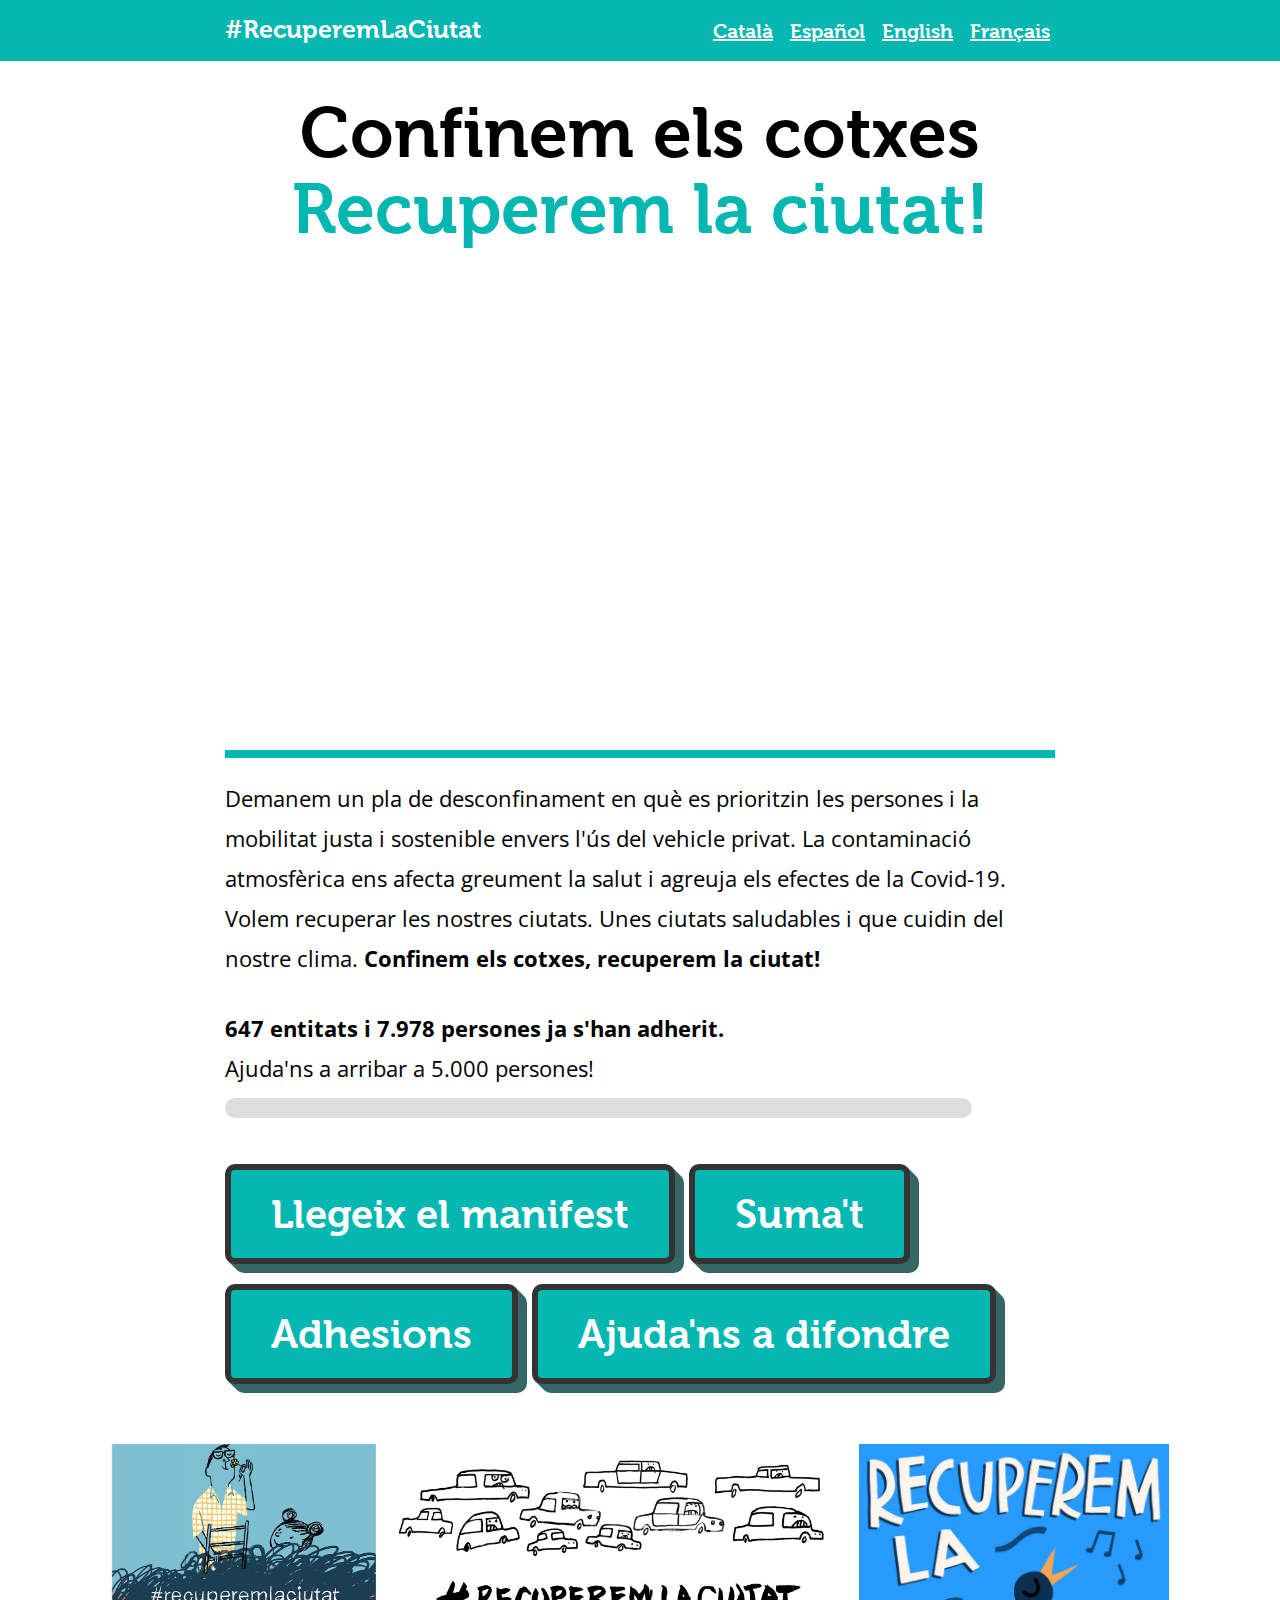
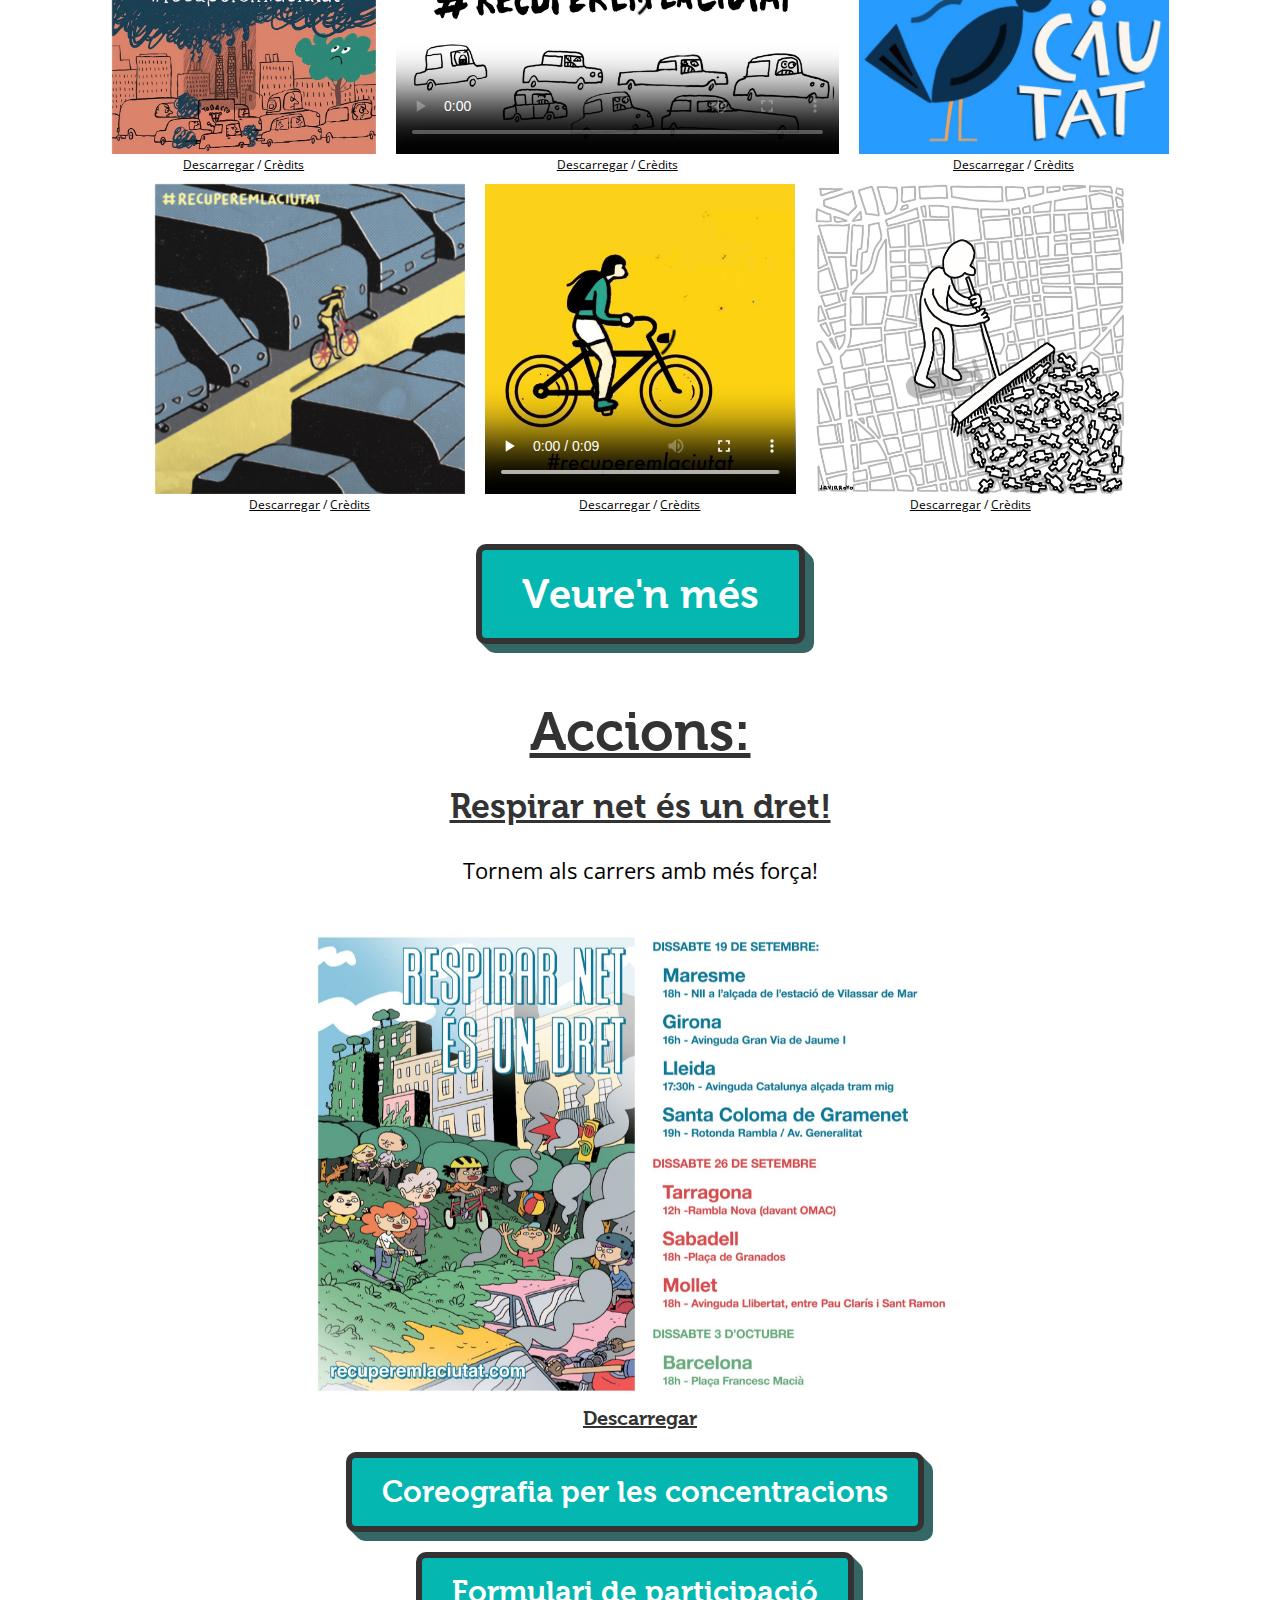
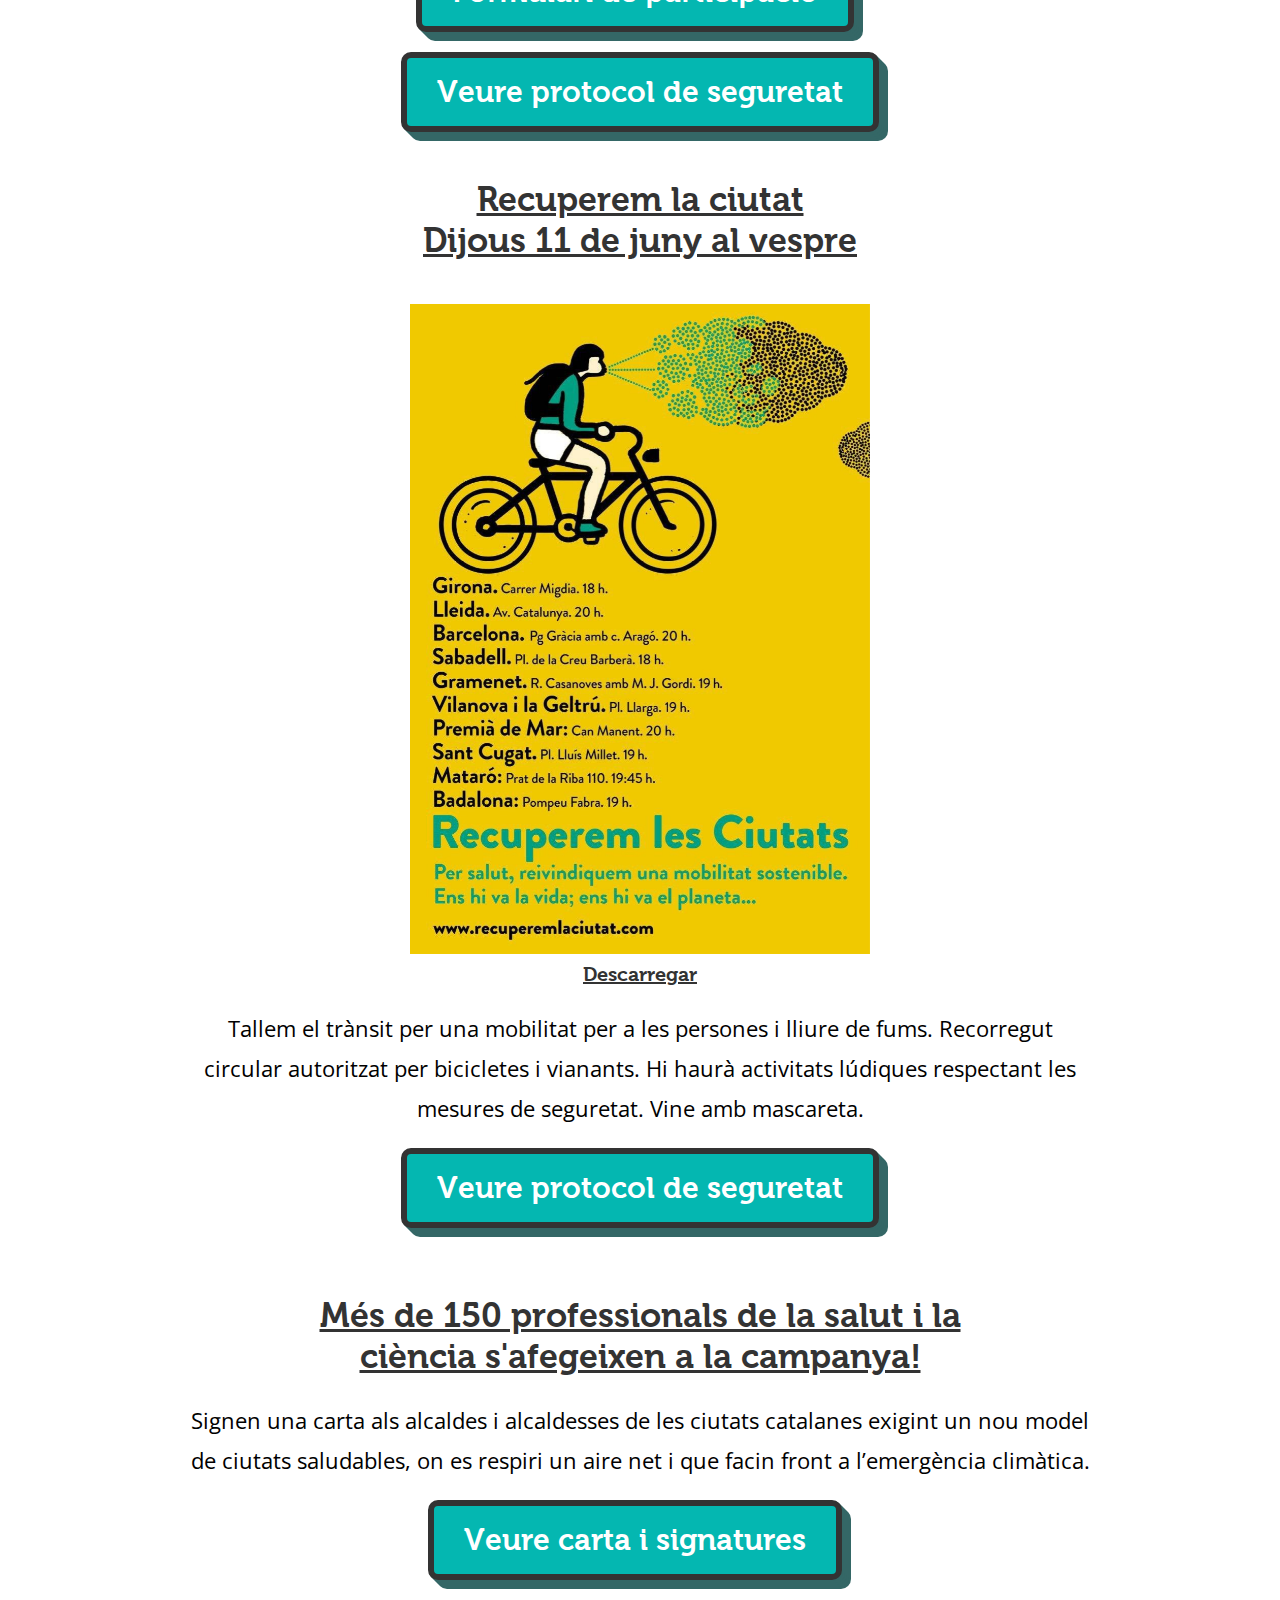
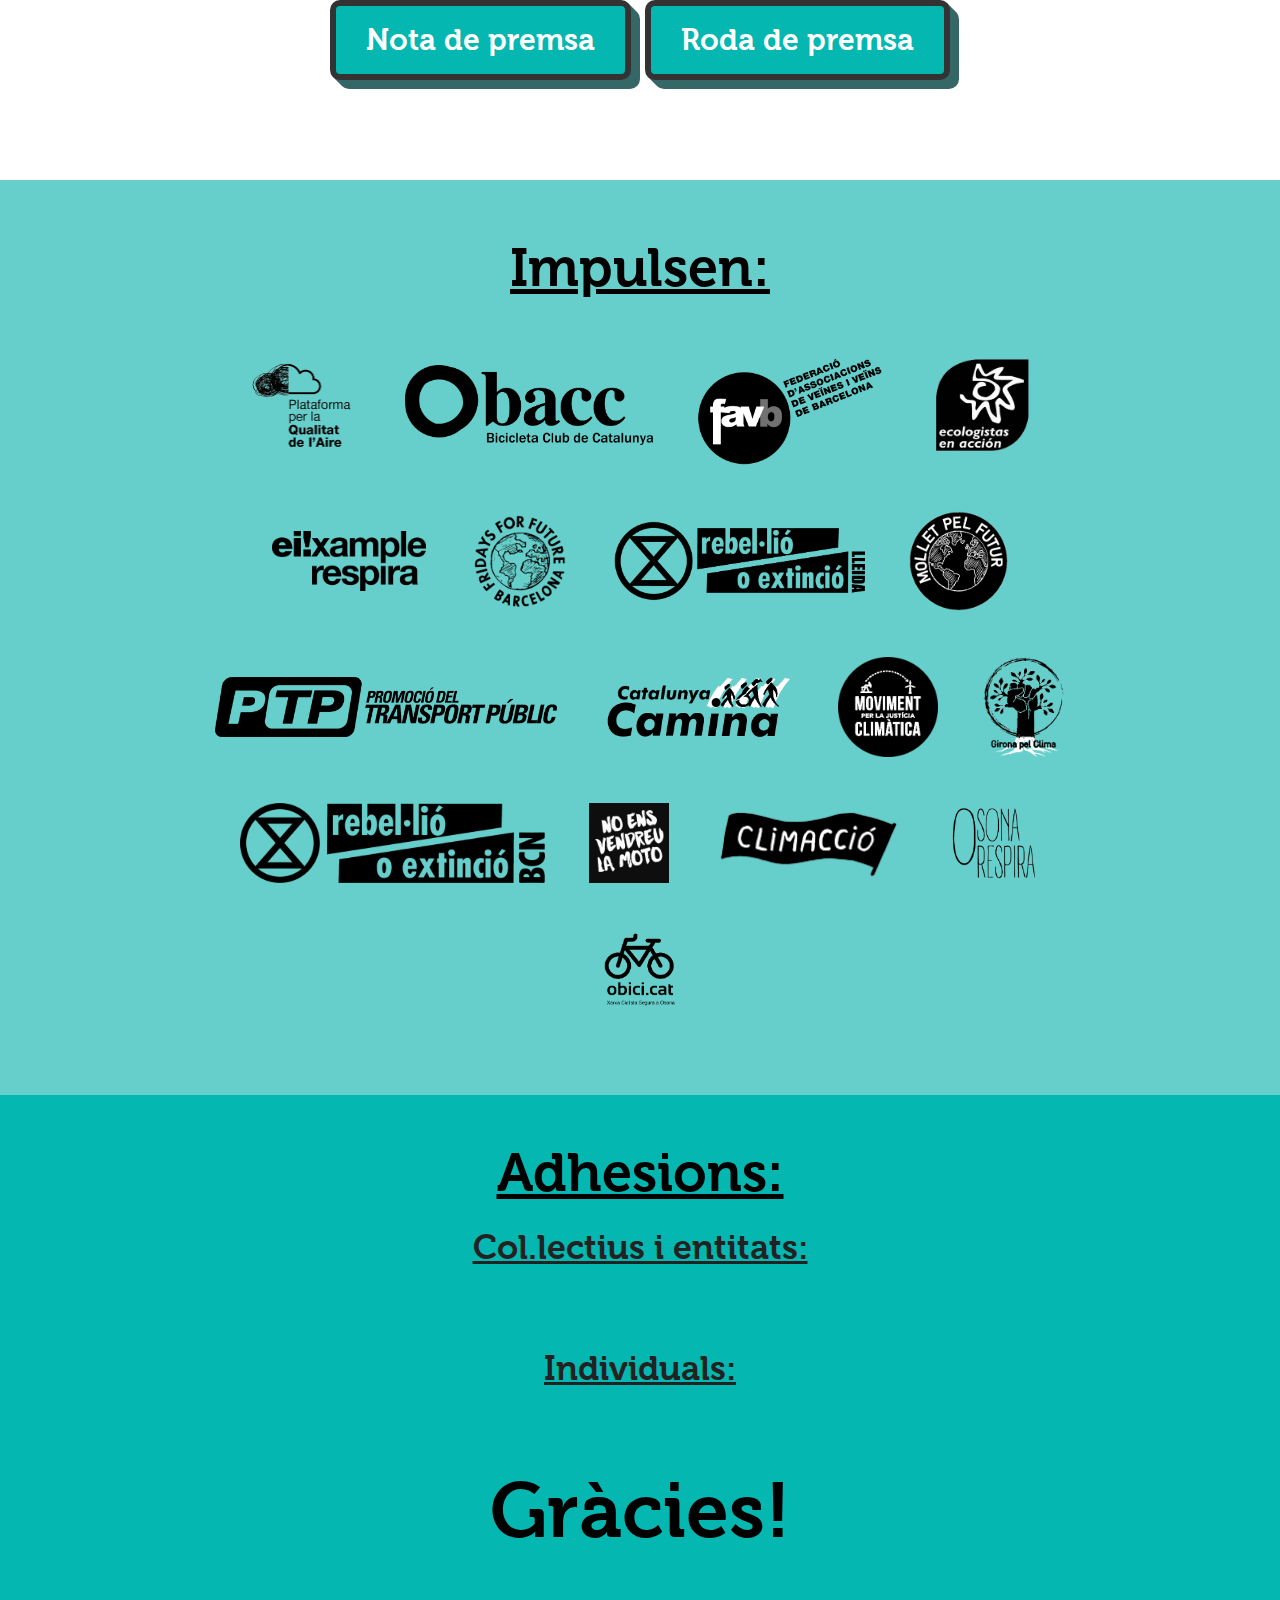
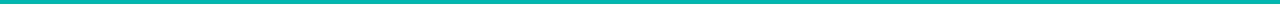
==== commit fe5b4975: "Added girona" ====
--- a/index.html
+++ b/index.html
@@ -21,7 +21,7 @@
   <script src="https://cdnjs.cloudflare.com/ajax/libs/jquery-csv/0.71/jquery.csv-0.71.min.js"></script>
   <script src="application.js?v=17"></script>
   <link href="https://fonts.googleapis.com/css2?family=Open+Sans:wght@400;600&display=swap" rel="stylesheet">
-  <link href="application.css?v=18" media="all" rel="stylesheet" />
+  <link href="application.css?v=19" media="all" rel="stylesheet" />
 </head>
 <body>
   <div class="banner">
@@ -296,35 +296,26 @@
       <div class="inner">
         <h2>Accions:</h2>
         <div class="new">
-          <h3>Respirar net és un dret!<br>Dissabte 19 de setembre a la tarda</h3>
+          <h3>Respirar net és un dret!</h3>
           <p>Tornem als carrers amb més força!</p>
-          <!-- <div class="poster big">
-            <a class="image" href="images/accio-19-setembre.jpg">
-              <img src="images/accio-19-setembre.jpg">
+          <div class="poster huge">
+            <a class="image" href="images/accio-setembre.jpg">
+              <img src="images/accio-setembre.jpg">
             </a>
-            <a class="download" href="images/accio-19-setembre.jpg">Descarregar</a>
-          </div> -->
-          <div class="poster">
-            <h4>Lleida:</h4>
-            <a class="image" href="images/accio-setembre-lleida.jpg">
-              <img src="images/accio-setembre-lleida.jpg">
-            </a>
-            <a class="download" href="images/accio-setembre-lleida.jpg">Descarregar</a>
-          </div>
-          <div class="poster">
-            <h4>Vilassar de Mar:</h4>
-            <a class="image" href="images/accio-setembre-vilassar.jpg">
-              <img src="images/accio-setembre-vilassar.jpg">
-            </a>
-            <a class="download" href="images/accio-setembre-vilassar.jpg">Descarregar</a>
+            <a class="download" href="images/accio-setembre.jpg">Descarregar</a>
           </div>
           <div class="menu">
-            <!-- <div class="button small">
+            <div class="button small">
+              <a href="https://www.youtube.com/watch?v=Twaur9iVab0&feature=emb_title&ab_channel=QualitatAire">Coreografia per les concentracions</a>
+            </div>
+            <br>
+            <div class="button small">
               <a href="https://docs.google.com/forms/d/e/1FAIpQLSfvvR6JA-UbYHMUBv9OFAhL6ZsFRcy_4CNJeMPNh3B9A-TLPg/viewform">Formulari de participació</a>
-            </div> -->
-            <!-- <div class="button small">
+            </div>
+            <br>
+            <div class="button small">
               <a href="https://drive.google.com/file/d/18UracD1P10cKqVh1Vv9oW8bIE04sjJrT/view">Veure protocol de seguretat</a>
-            </div> -->
+            </div>
           </div>
         </div>
         <div class="new">
--- a/application.css
+++ b/application.css
@@ -283,9 +283,11 @@
   display: inline-block;
   padding: 20px;  
 }
-
 .new .poster.big {
   max-width: 500px;
+}
+.new .poster.huge {
+  max-width: 700px;
 }
 .new .poster h4{
   margin-bottom: 5px;
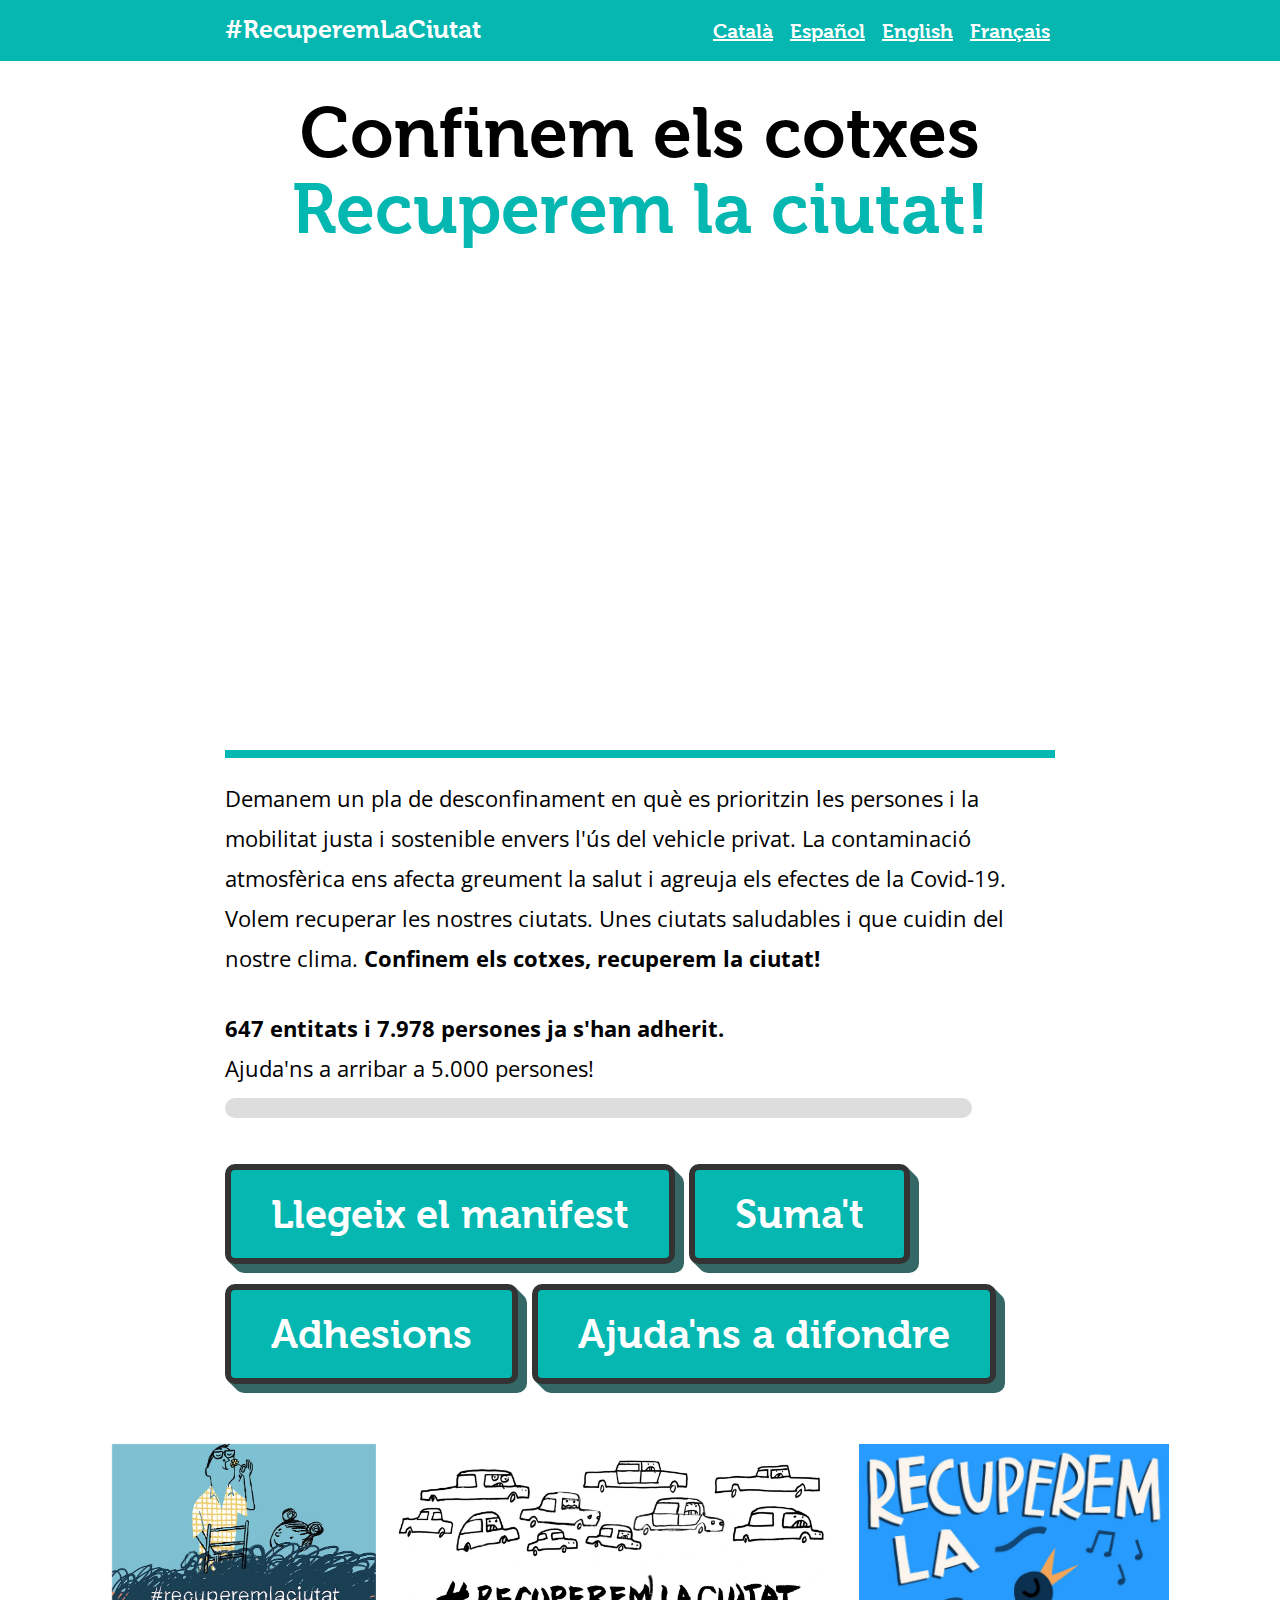
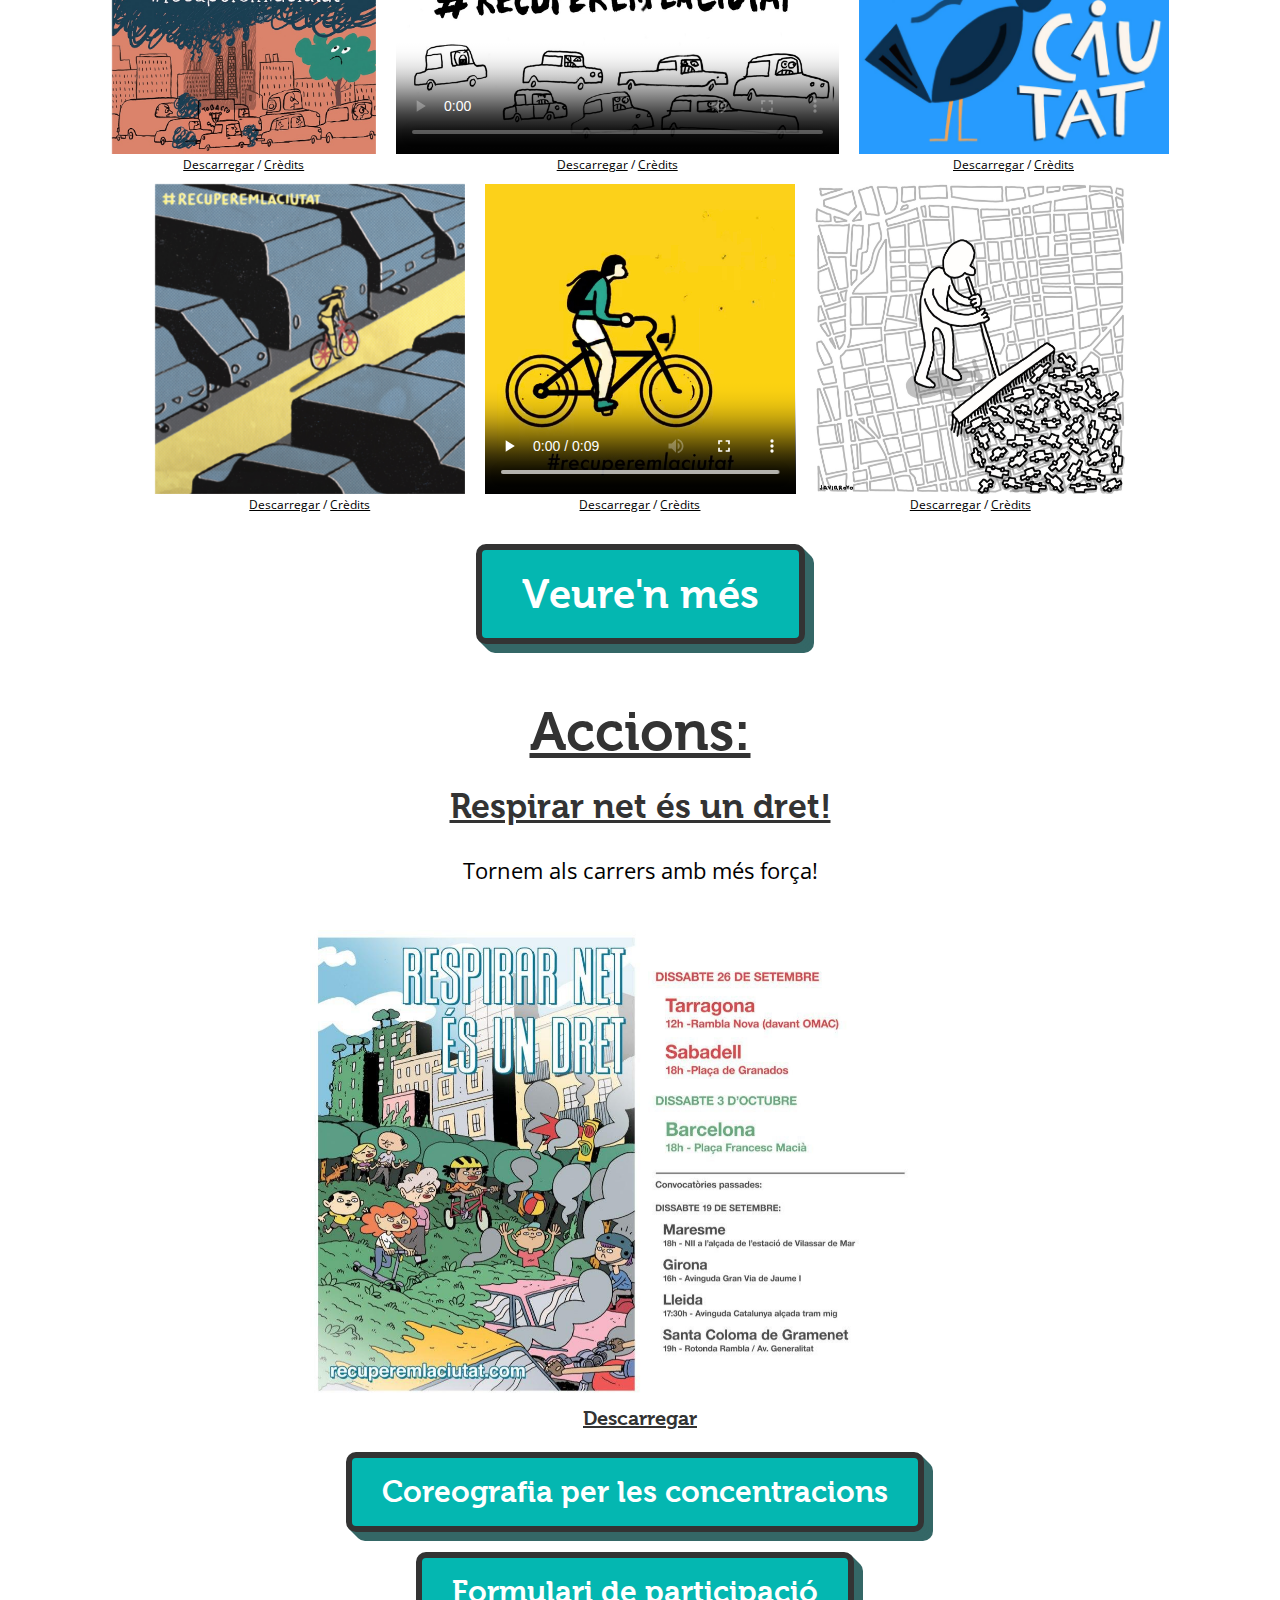
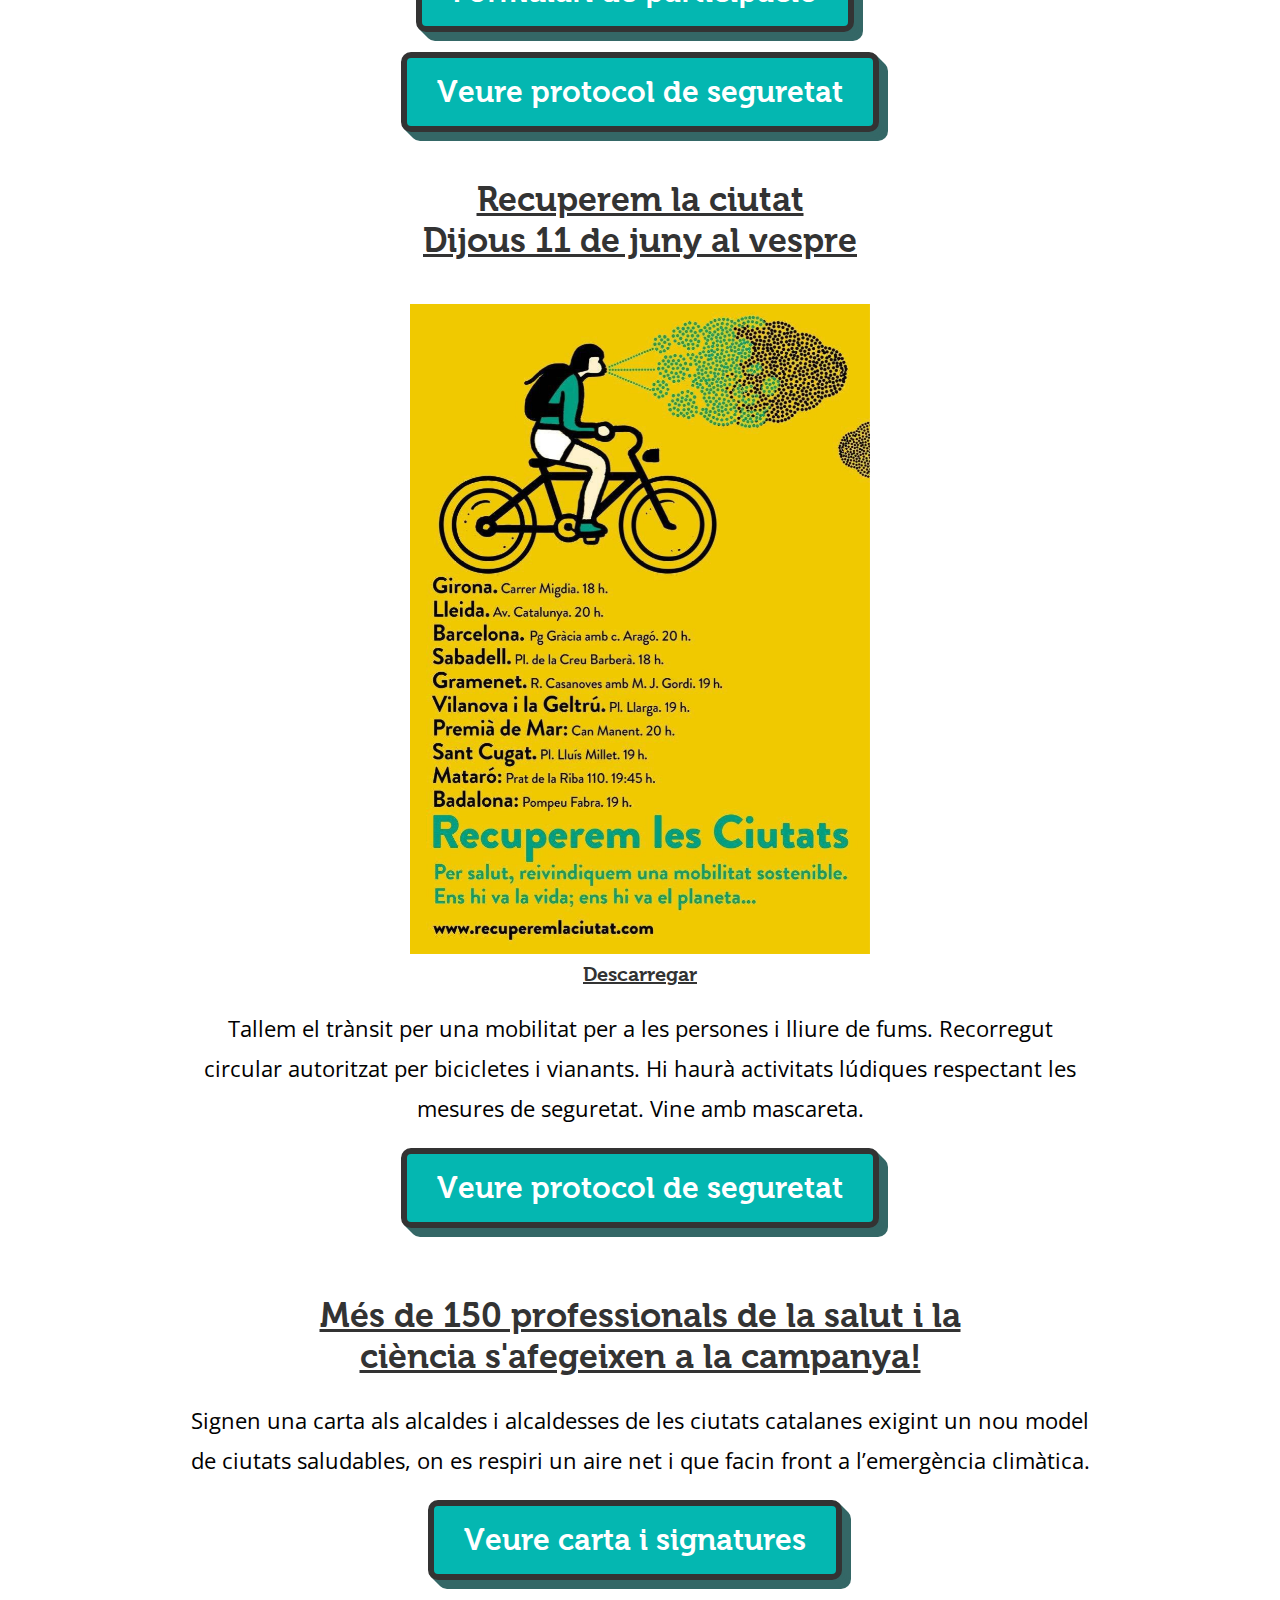
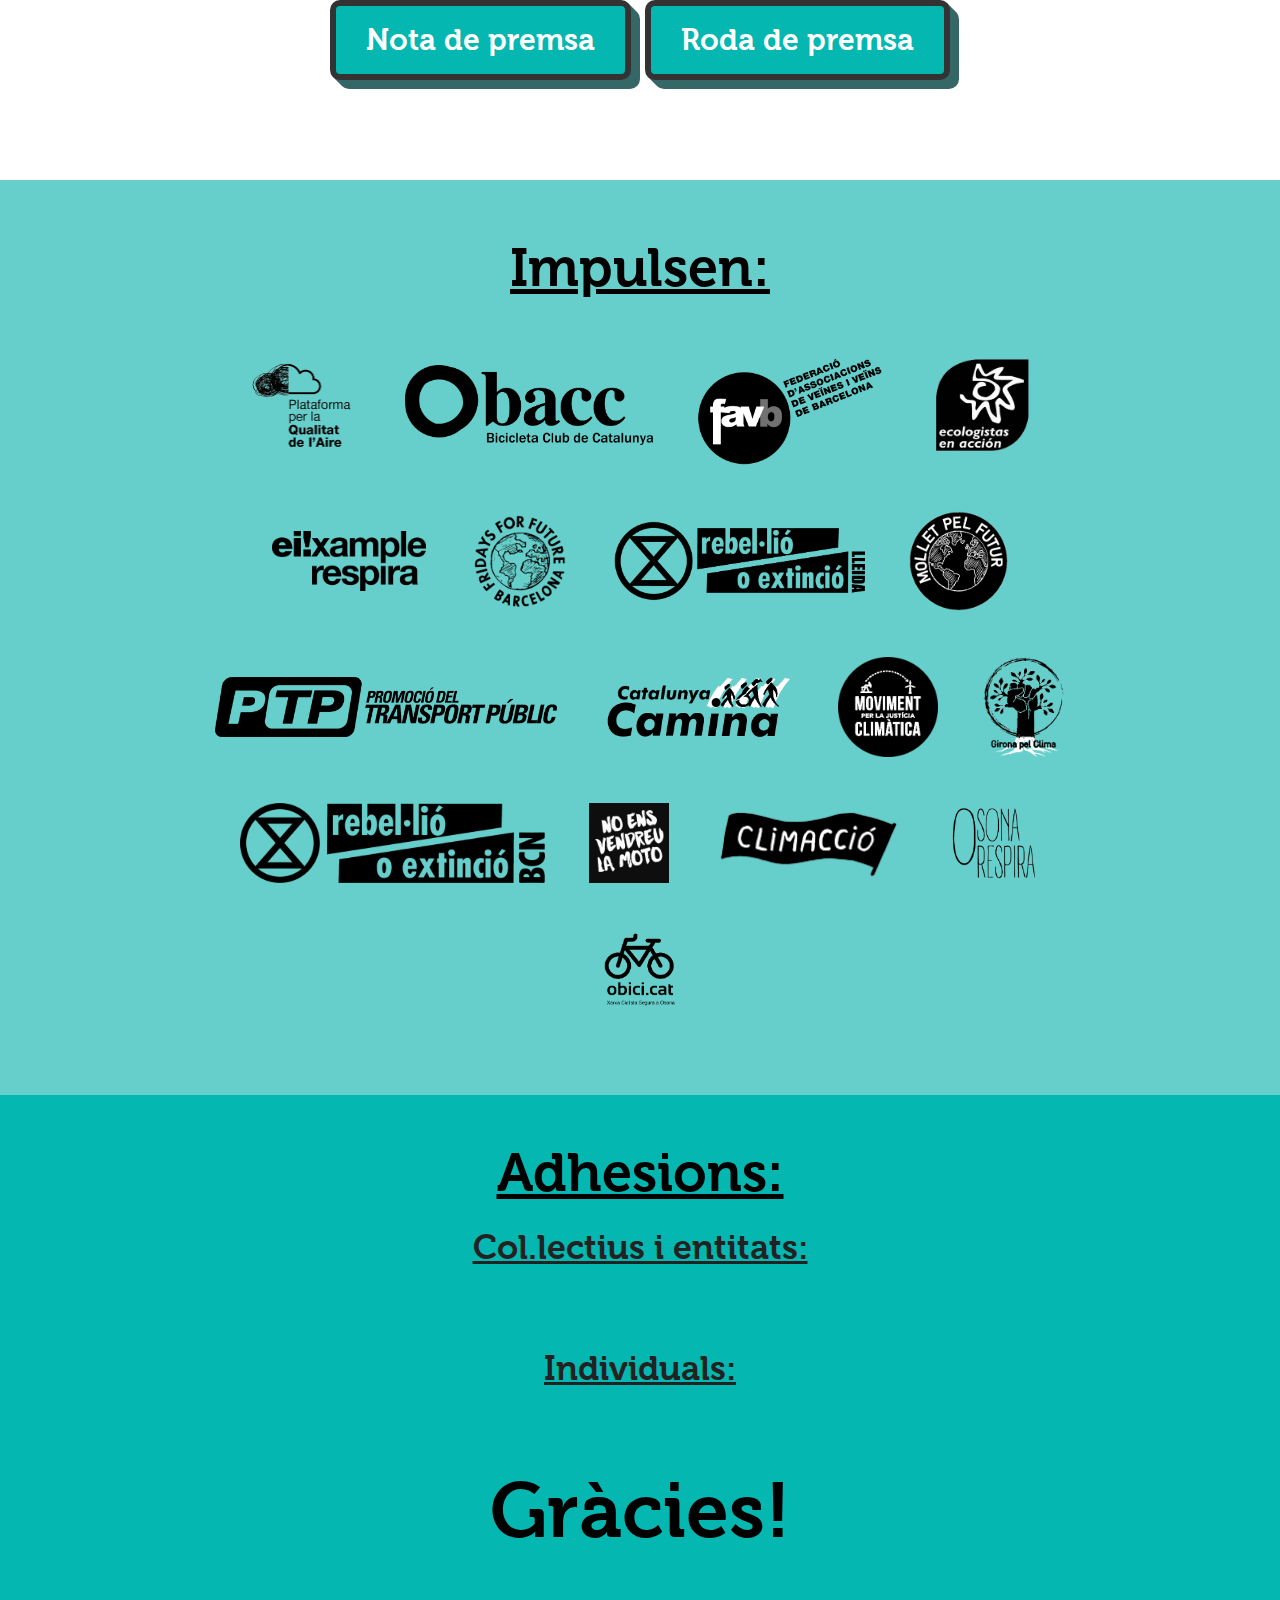
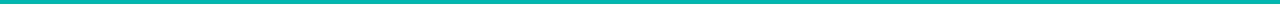
==== commit b41a9a77: "Changed september billboard" ====
--- a/index.html
+++ b/index.html
@@ -299,10 +299,10 @@
           <h3>Respirar net és un dret!</h3>
           <p>Tornem als carrers amb més força!</p>
           <div class="poster huge">
-            <a class="image" href="images/accio-setembre.jpg">
+            <a class="image" href="images/accio-setembre.jpg?v=2">
               <img src="images/accio-setembre.jpg">
             </a>
-            <a class="download" href="images/accio-setembre.jpg">Descarregar</a>
+            <a class="download" href="images/accio-setembre.jpg?v=2">Descarregar</a>
           </div>
           <div class="menu">
             <div class="button small">
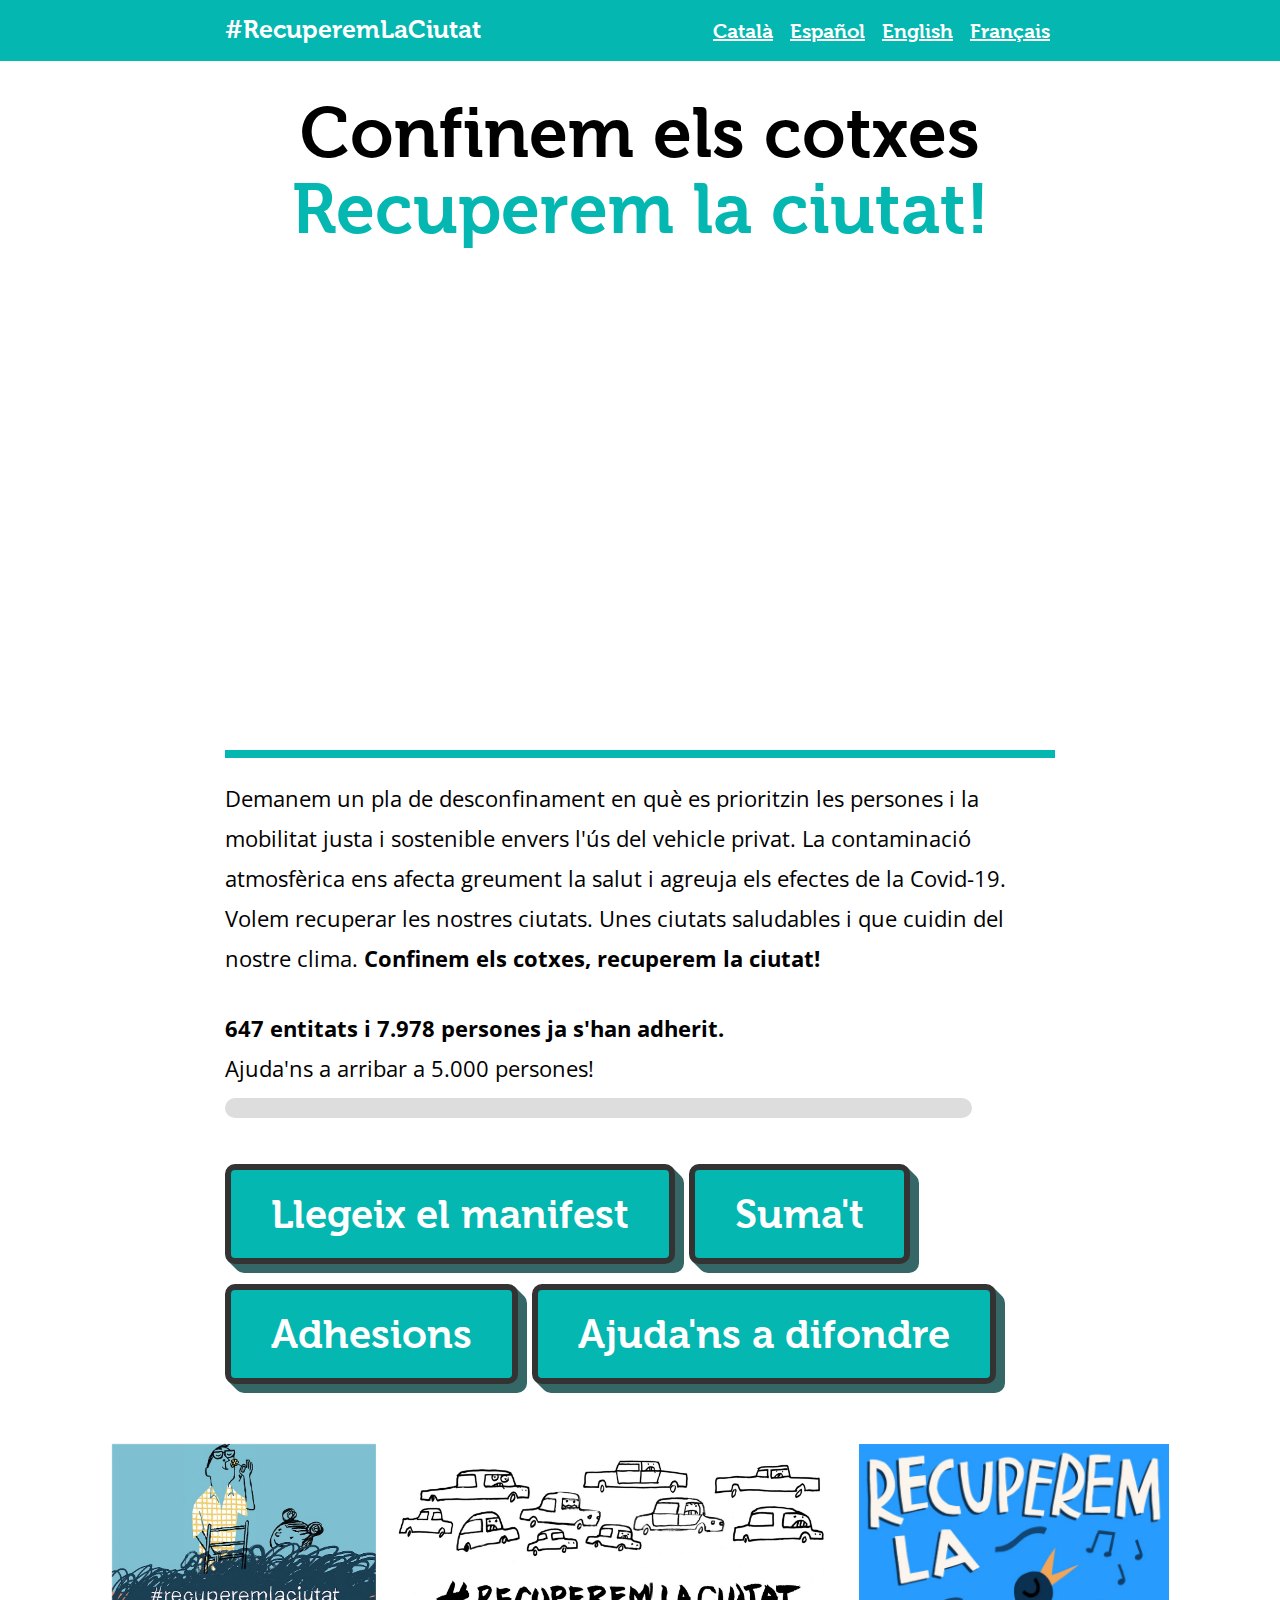
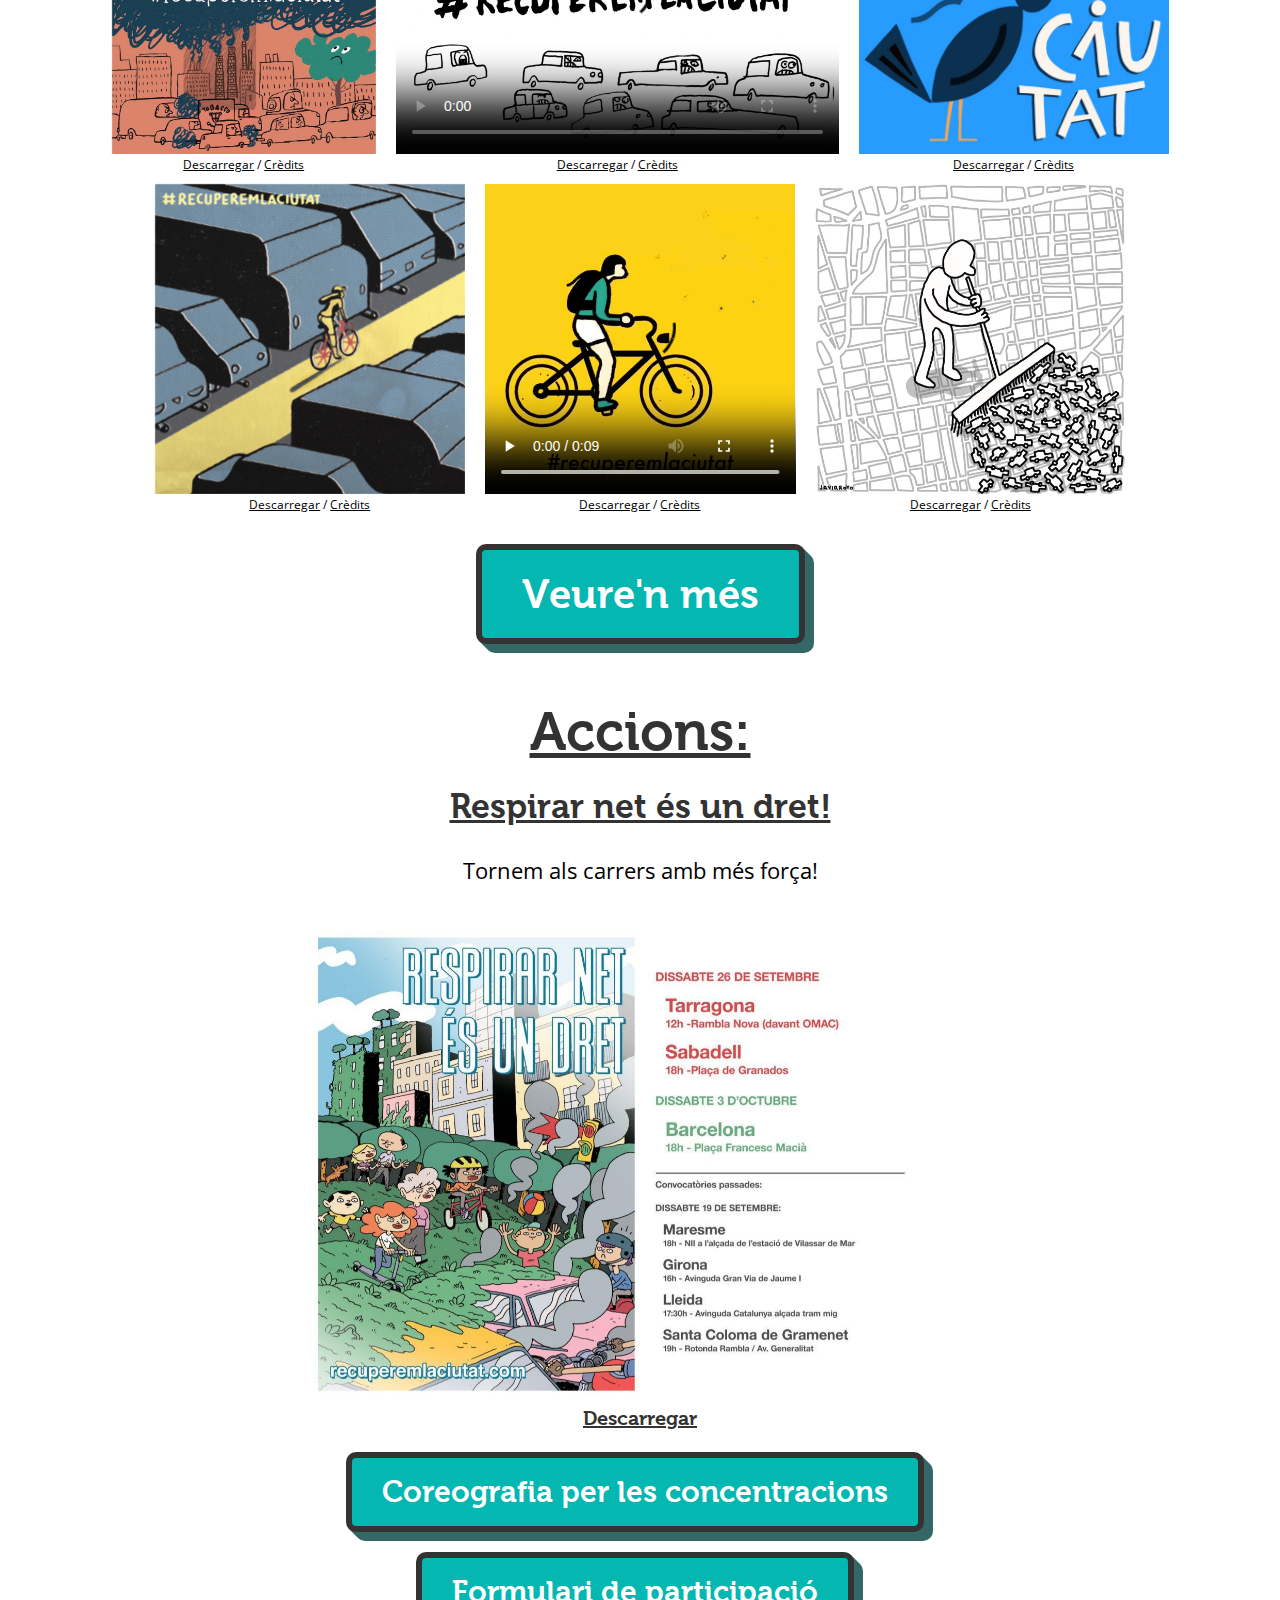
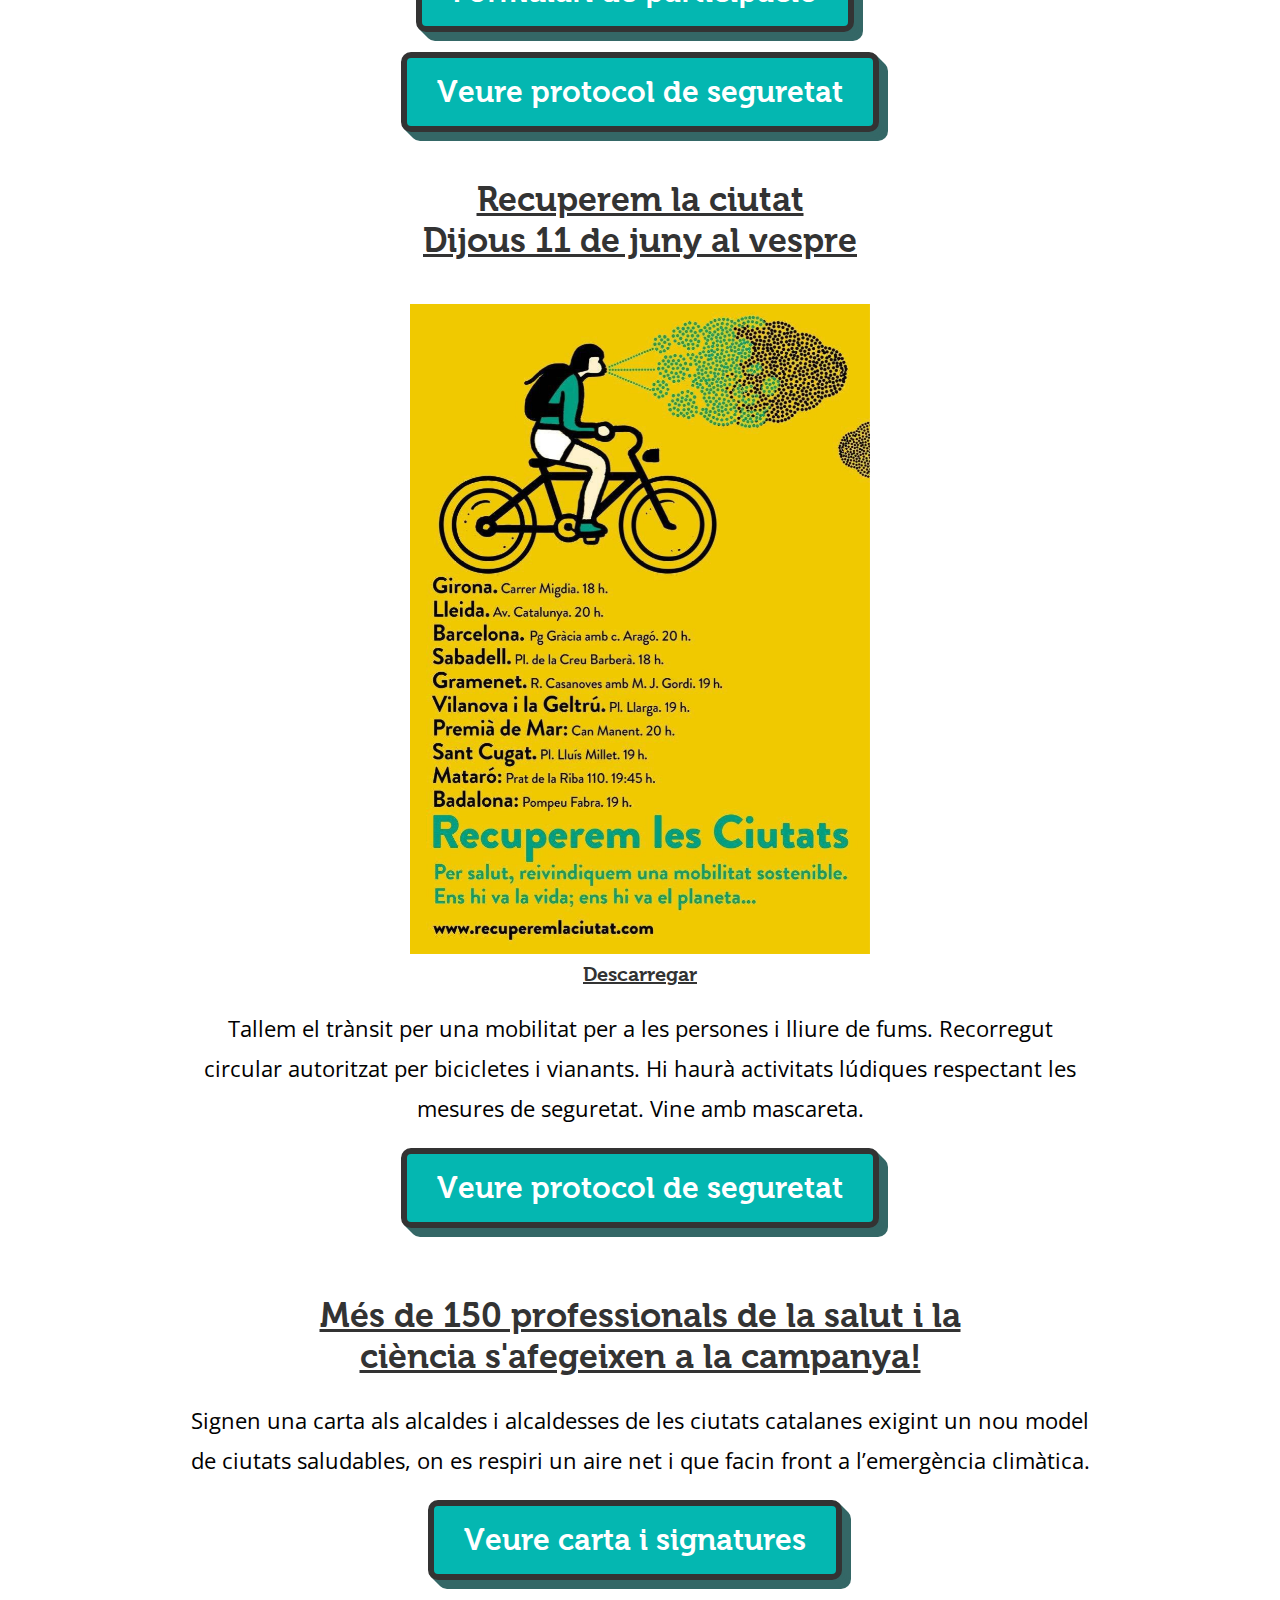
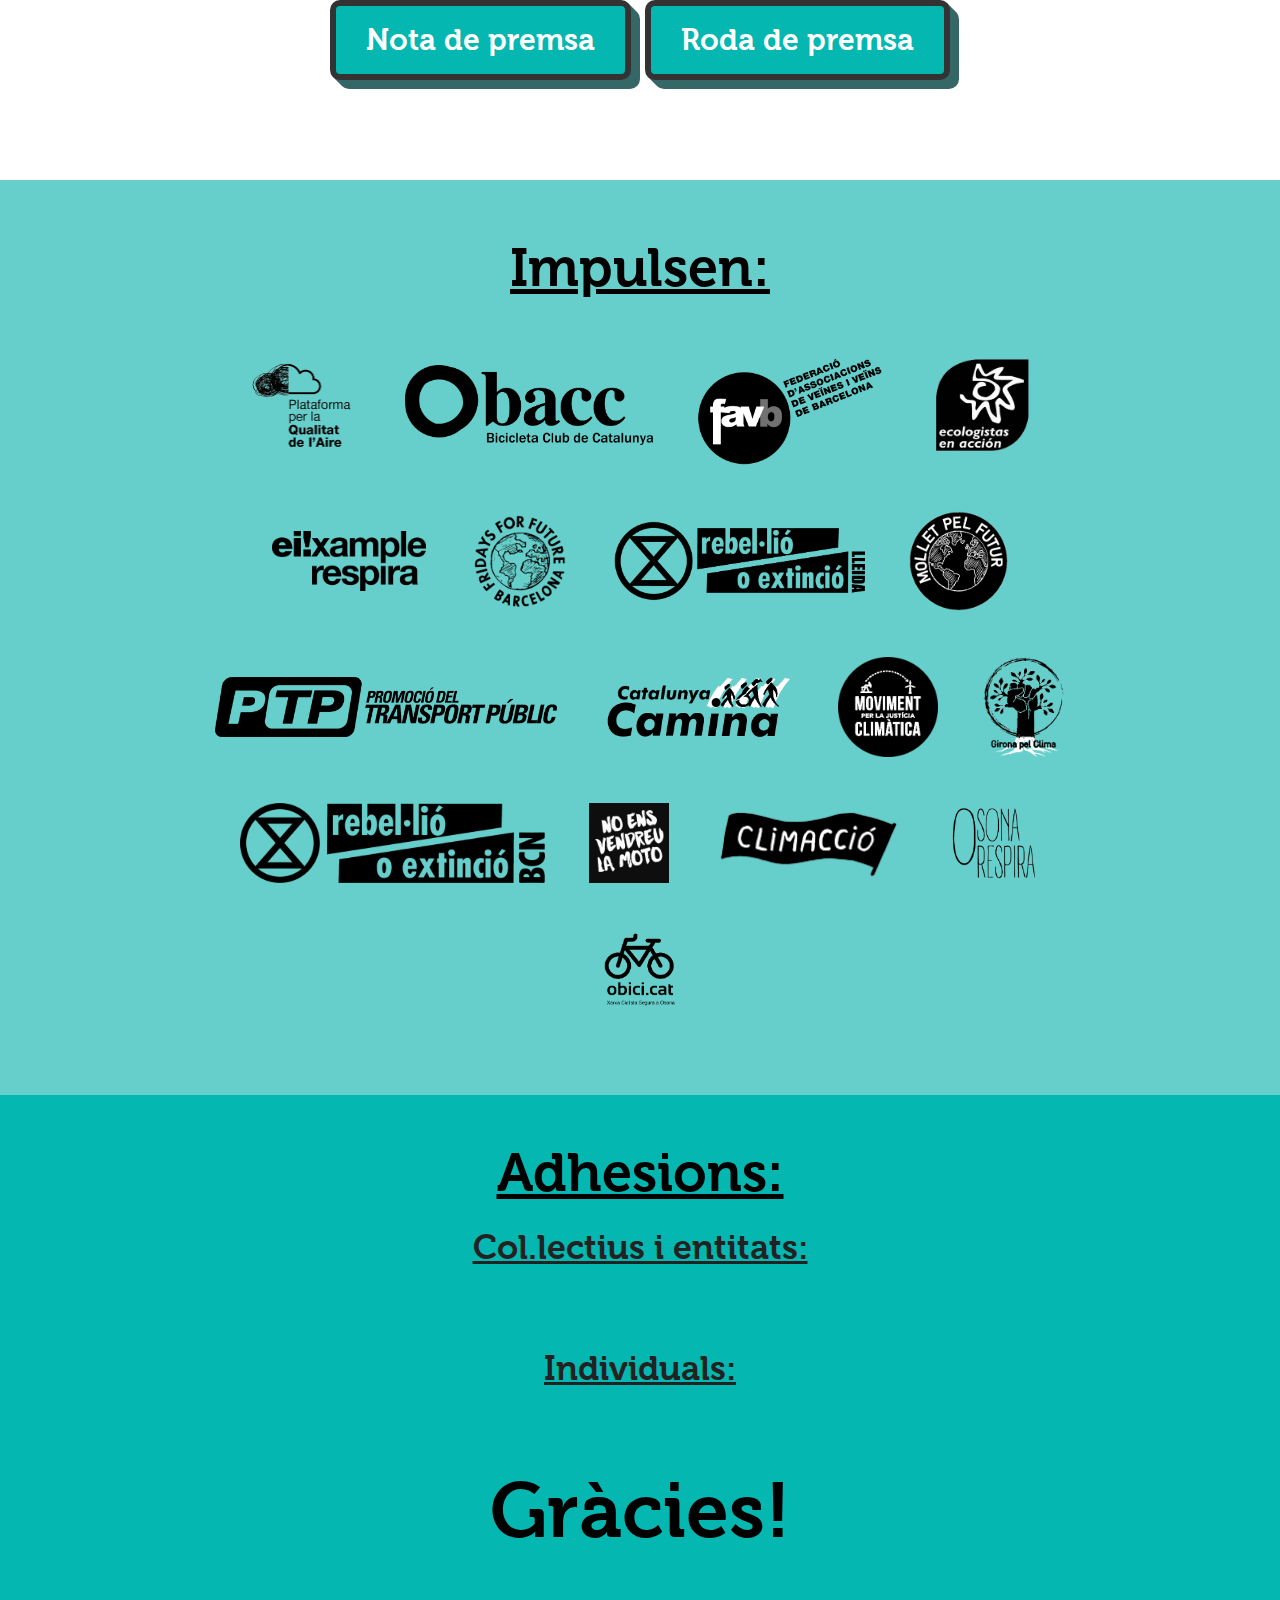
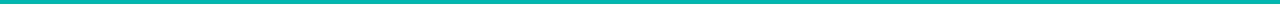
==== commit fc742741: "Changed cors server" ====
--- a/index.html
+++ b/index.html
@@ -19,7 +19,7 @@
 
   <script src="https://cdnjs.cloudflare.com/ajax/libs/jquery/3.5.0/jquery.min.js" integrity="sha256-xNzN2a4ltkB44Mc/Jz3pT4iU1cmeR0FkXs4pru/JxaQ=" crossorigin="anonymous"></script>
   <script src="https://cdnjs.cloudflare.com/ajax/libs/jquery-csv/0.71/jquery.csv-0.71.min.js"></script>
-  <script src="application.js?v=17"></script>
+  <script src="application.js?v=18"></script>
   <link href="https://fonts.googleapis.com/css2?family=Open+Sans:wght@400;600&display=swap" rel="stylesheet">
   <link href="application.css?v=19" media="all" rel="stylesheet" />
 </head>
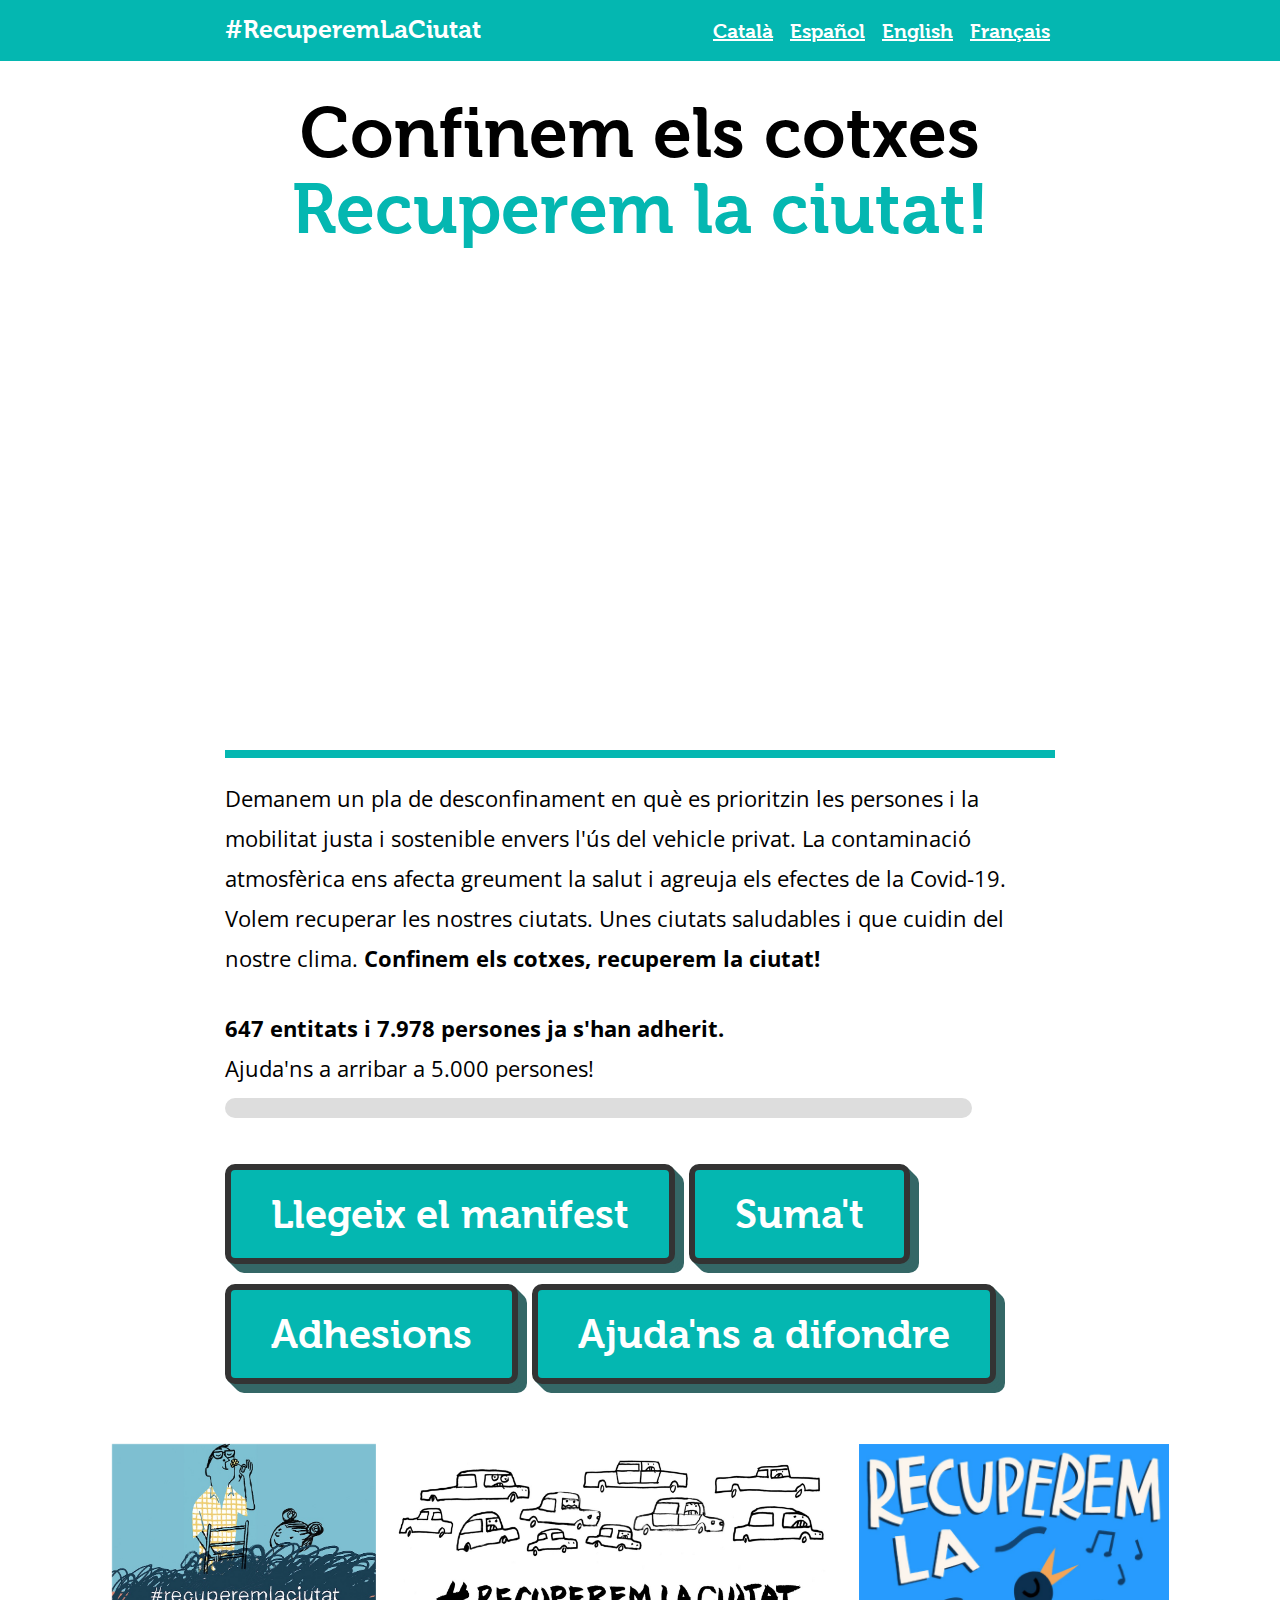
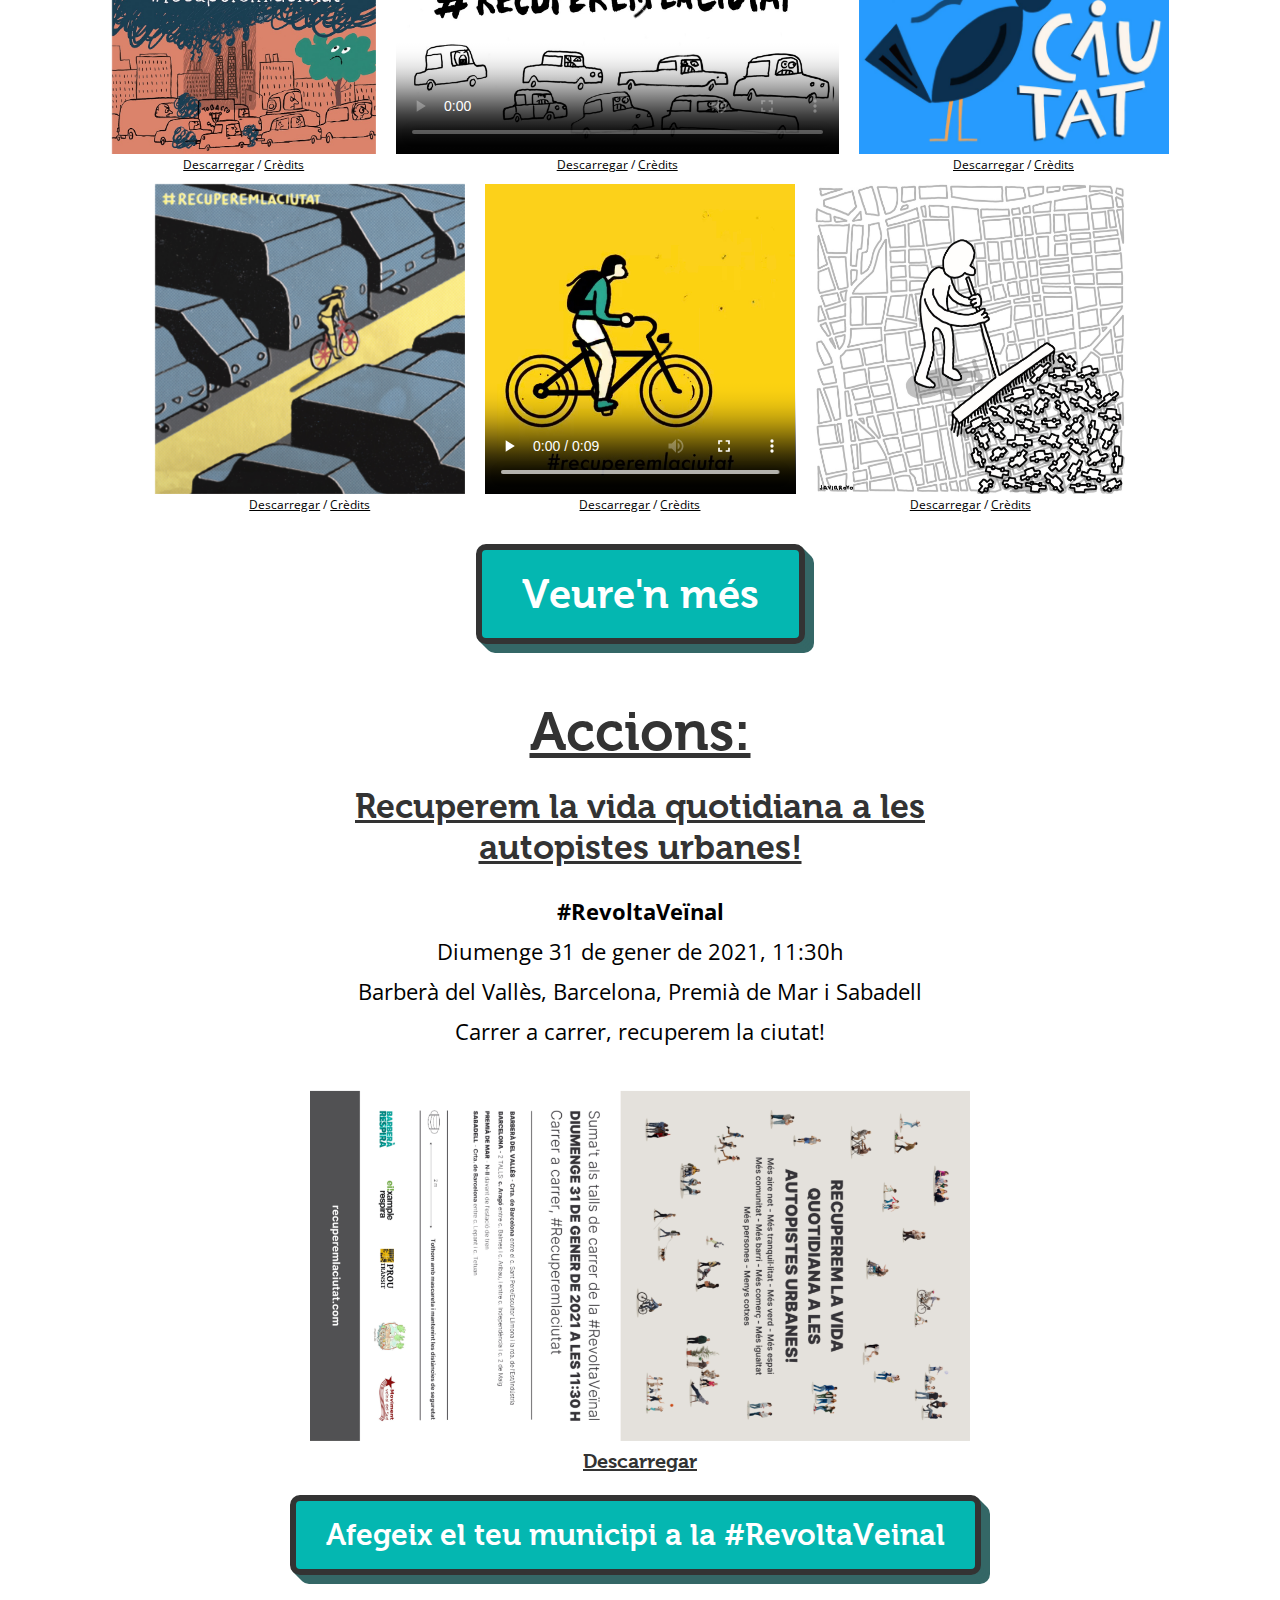
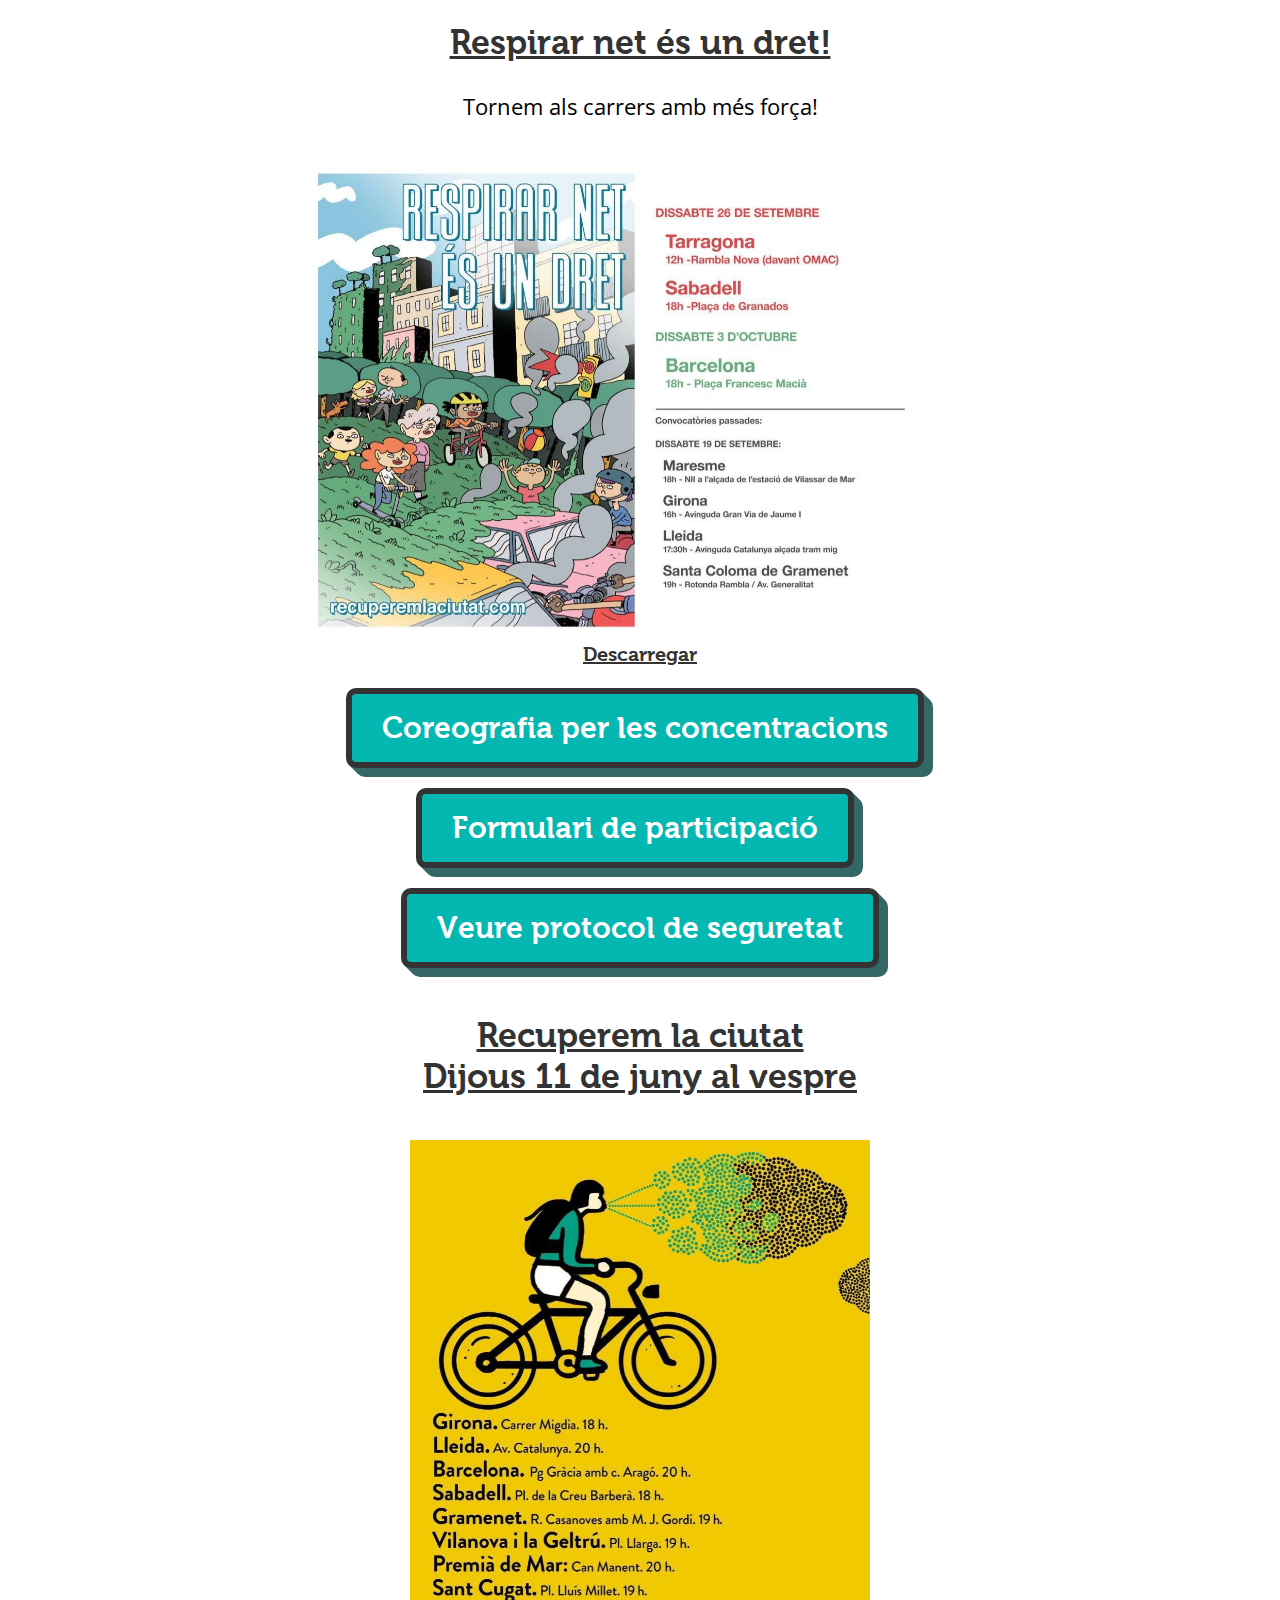
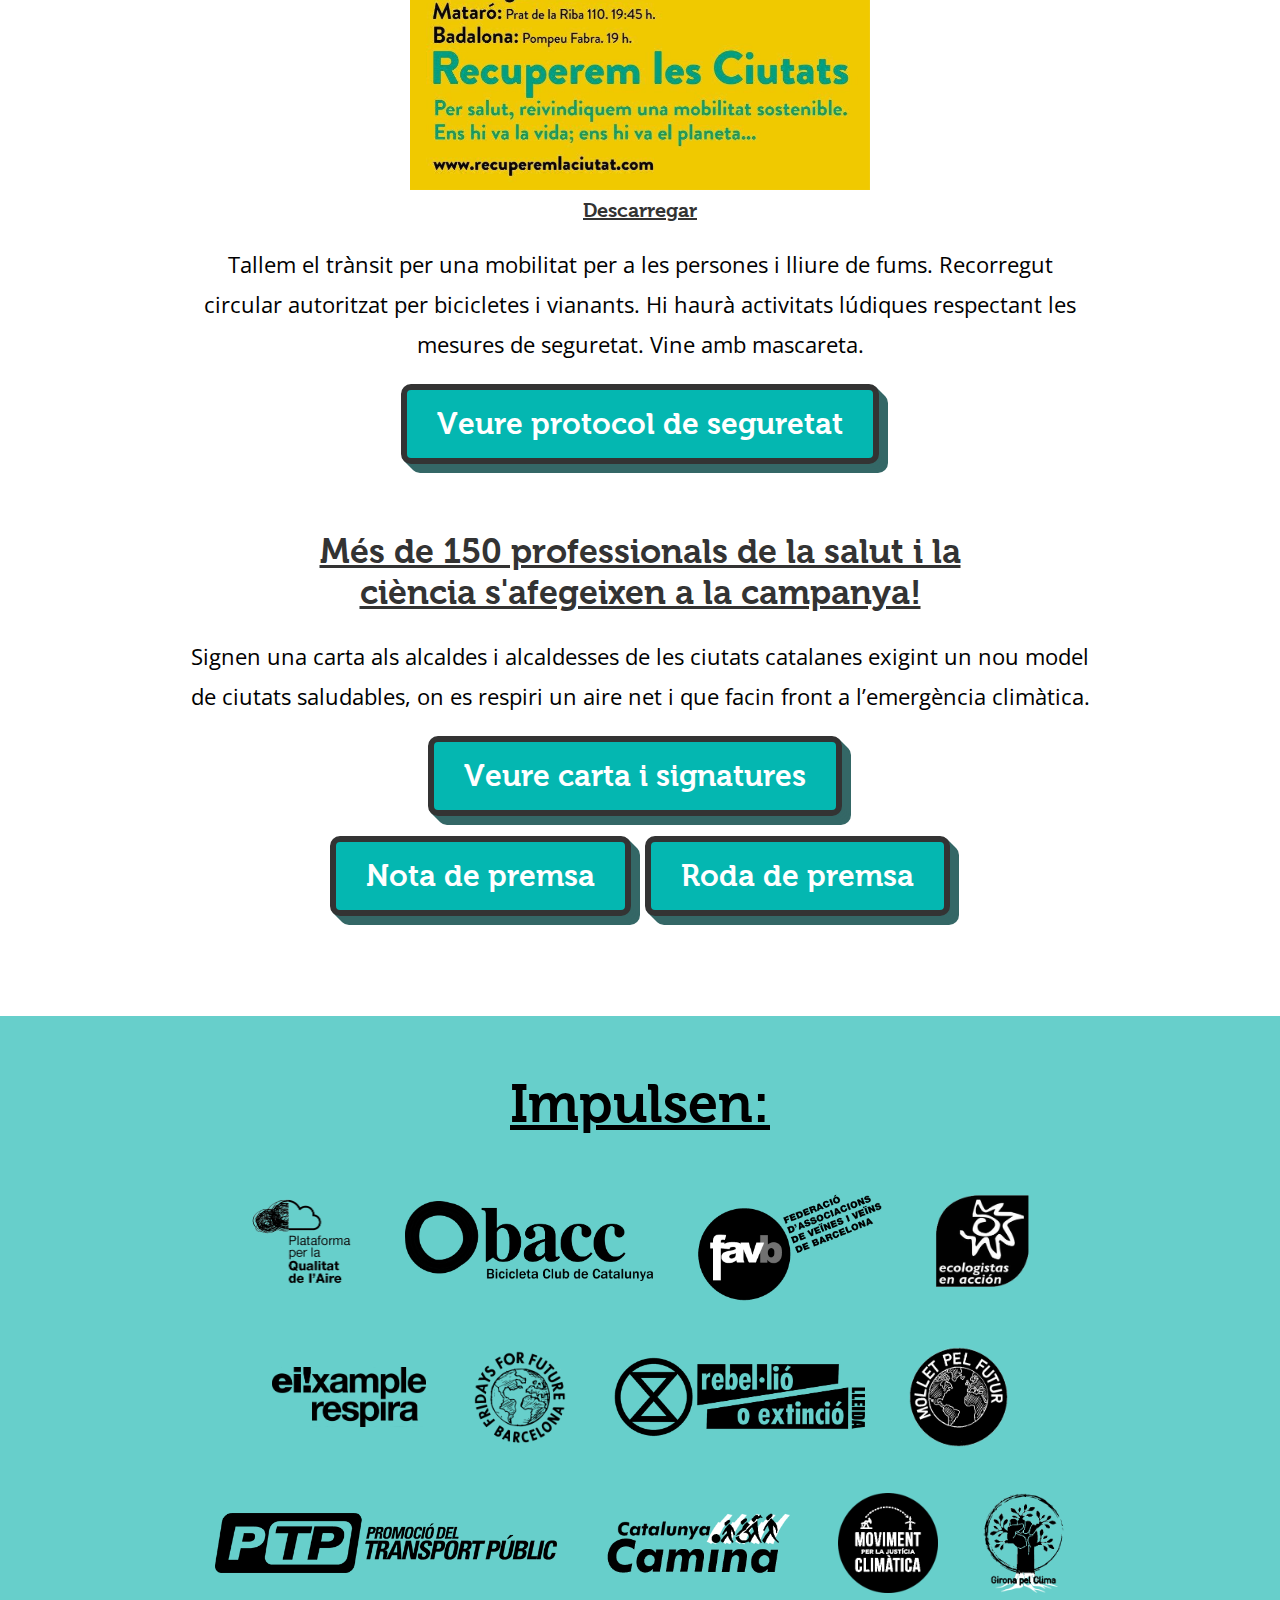
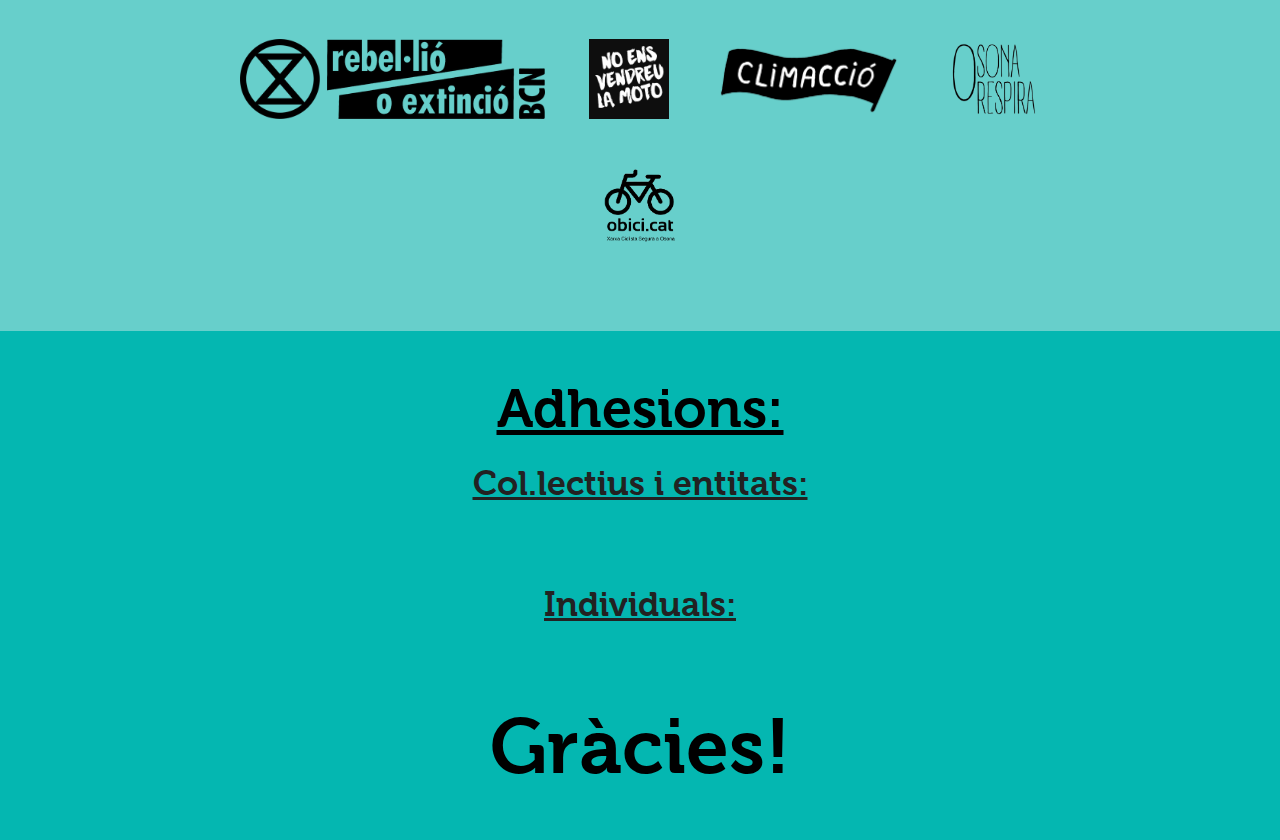
==== commit 48f8f7b1: "Added revoltaveinal" ====
--- a/index.html
+++ b/index.html
@@ -292,9 +292,25 @@
         </div>
       </div>
     </div>
-    <div class="page news" id="setembre">
+    <div class="page news" id="revolta-veinal">
       <div class="inner">
         <h2>Accions:</h2>
+        <div class="new">
+          <h3>Recuperem la vida quotidiana a les autopistes urbanes!</h3>
+          <p><b>#RevoltaVeïnal</b><br>Diumenge 31 de gener de 2021, 11:30h<br>Barberà del Vallès, Barcelona, Premià de Mar i Sabadell<br>Carrer a carrer, recuperem la ciutat!</p>
+          <div class="poster huge">
+            <a class="image" href="images/revolta-veinal.jpg">
+              <img src="images/revolta-veinal.jpg">
+            </a>
+            <a class="download" href="images/revolta-veinal.jpg">Descarregar</a>
+          </div>
+          <div class="menu">
+            <div class="button small">
+              <a href="https://docs.google.com/document/d/1nPhCGudosSaSHg1A8b91DmWjArC_WlXT-XNncNUpUqU/edit">Afegeix el teu municipi a la #RevoltaVeinal</a>
+            </div>
+            <br>
+          </div>
+        </div>
         <div class="new">
           <h3>Respirar net és un dret!</h3>
           <p>Tornem als carrers amb més força!</p>
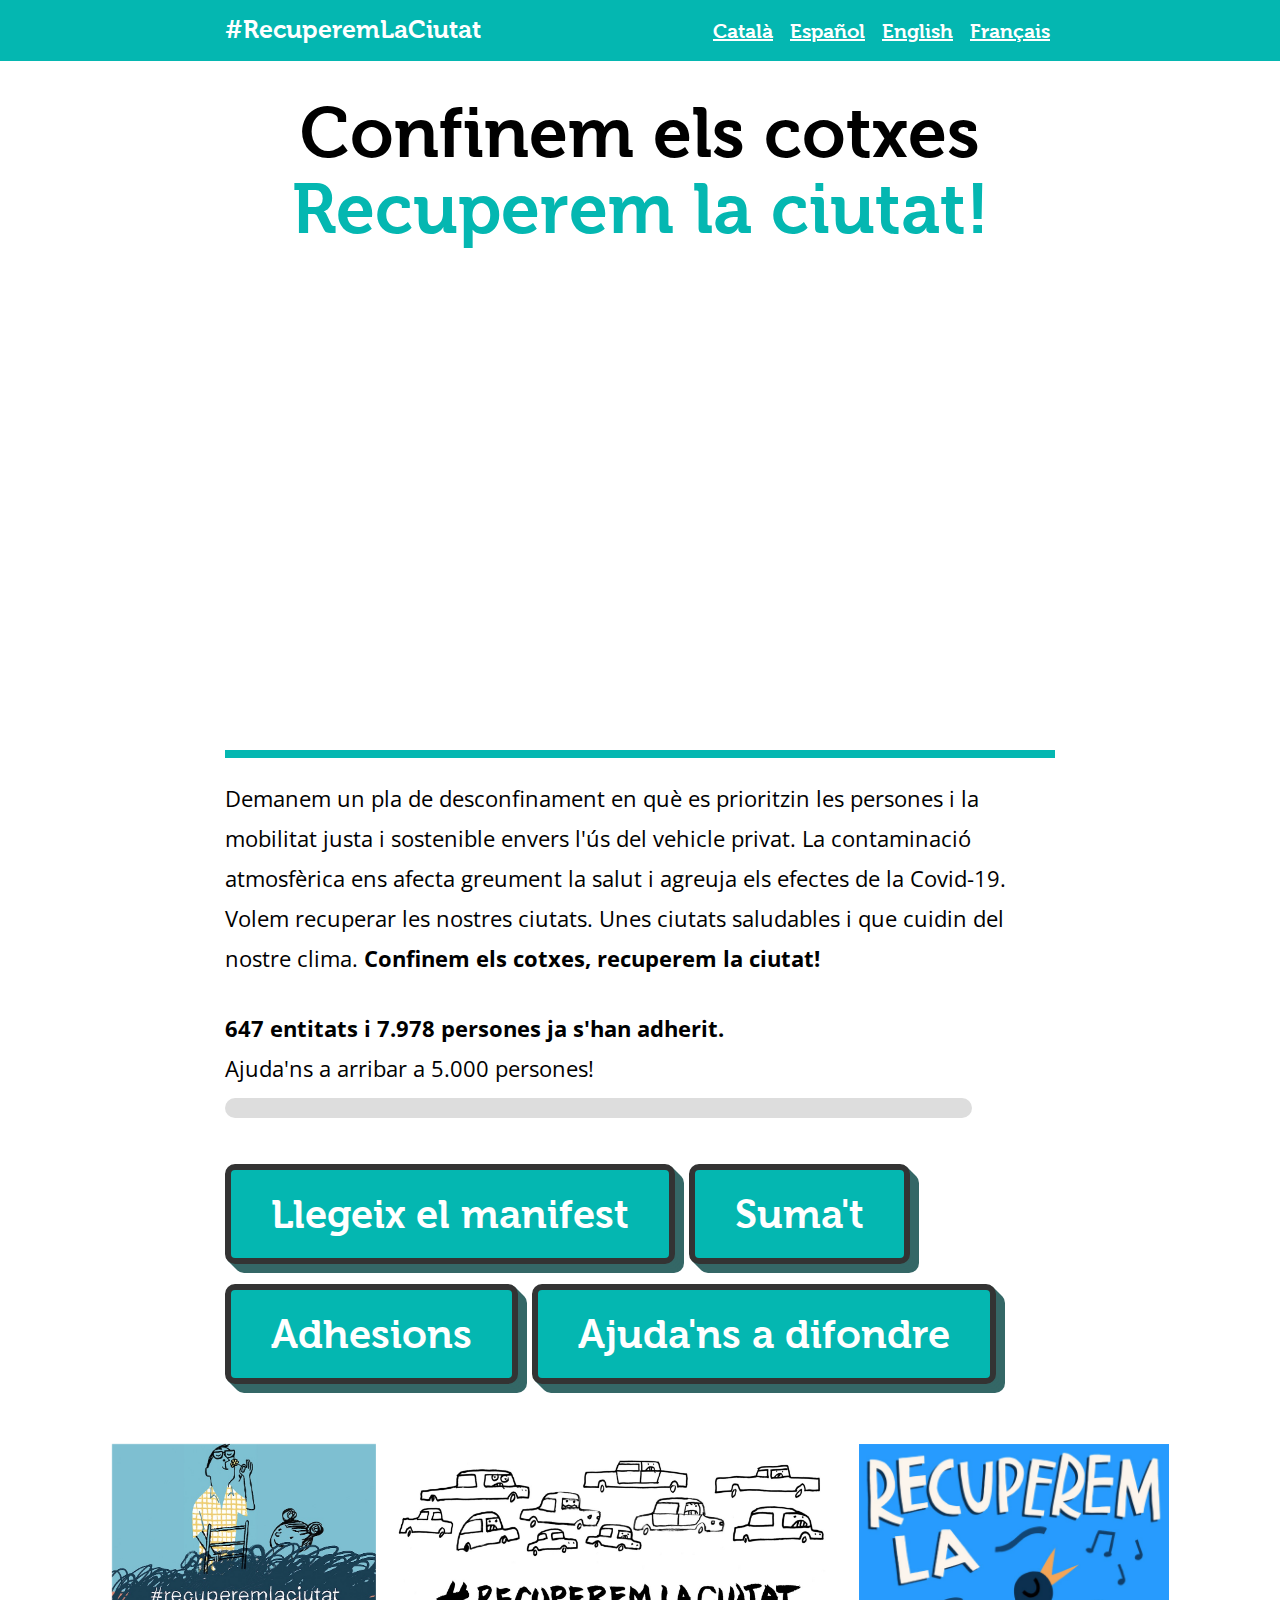
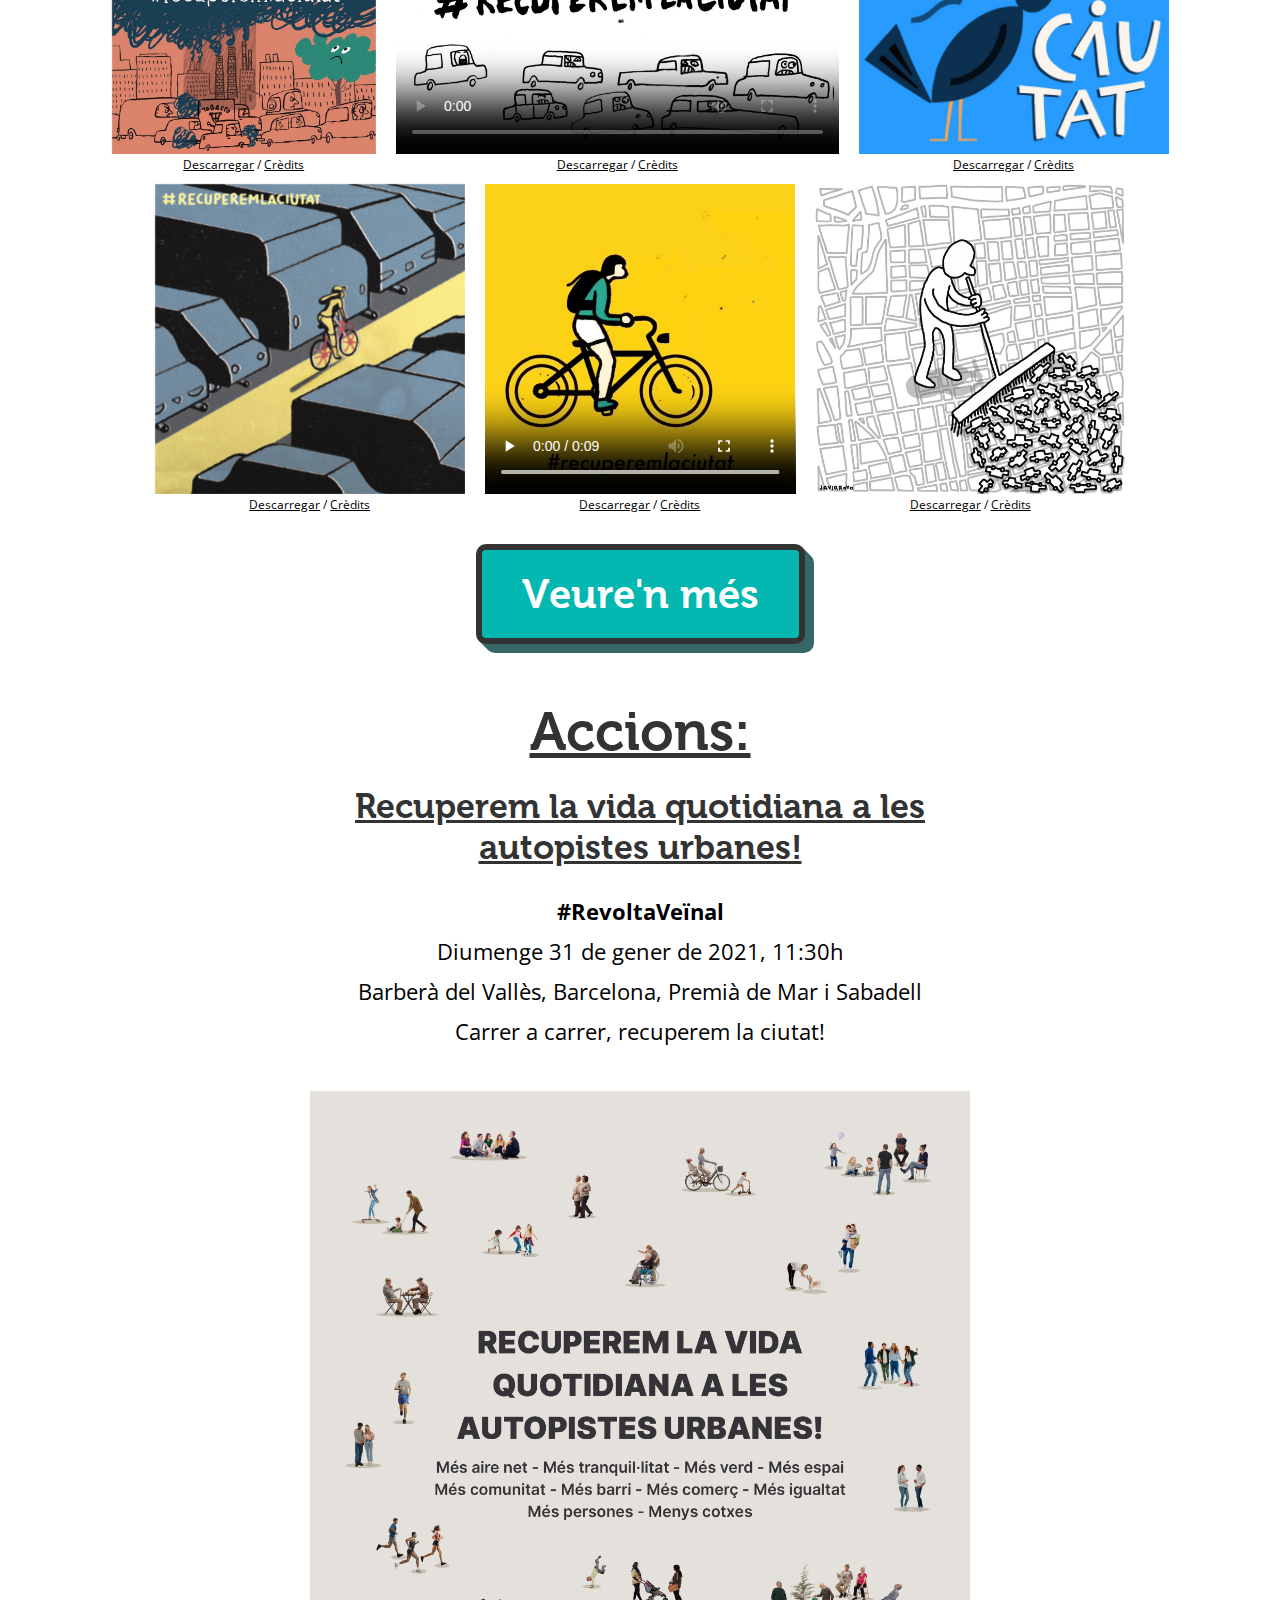
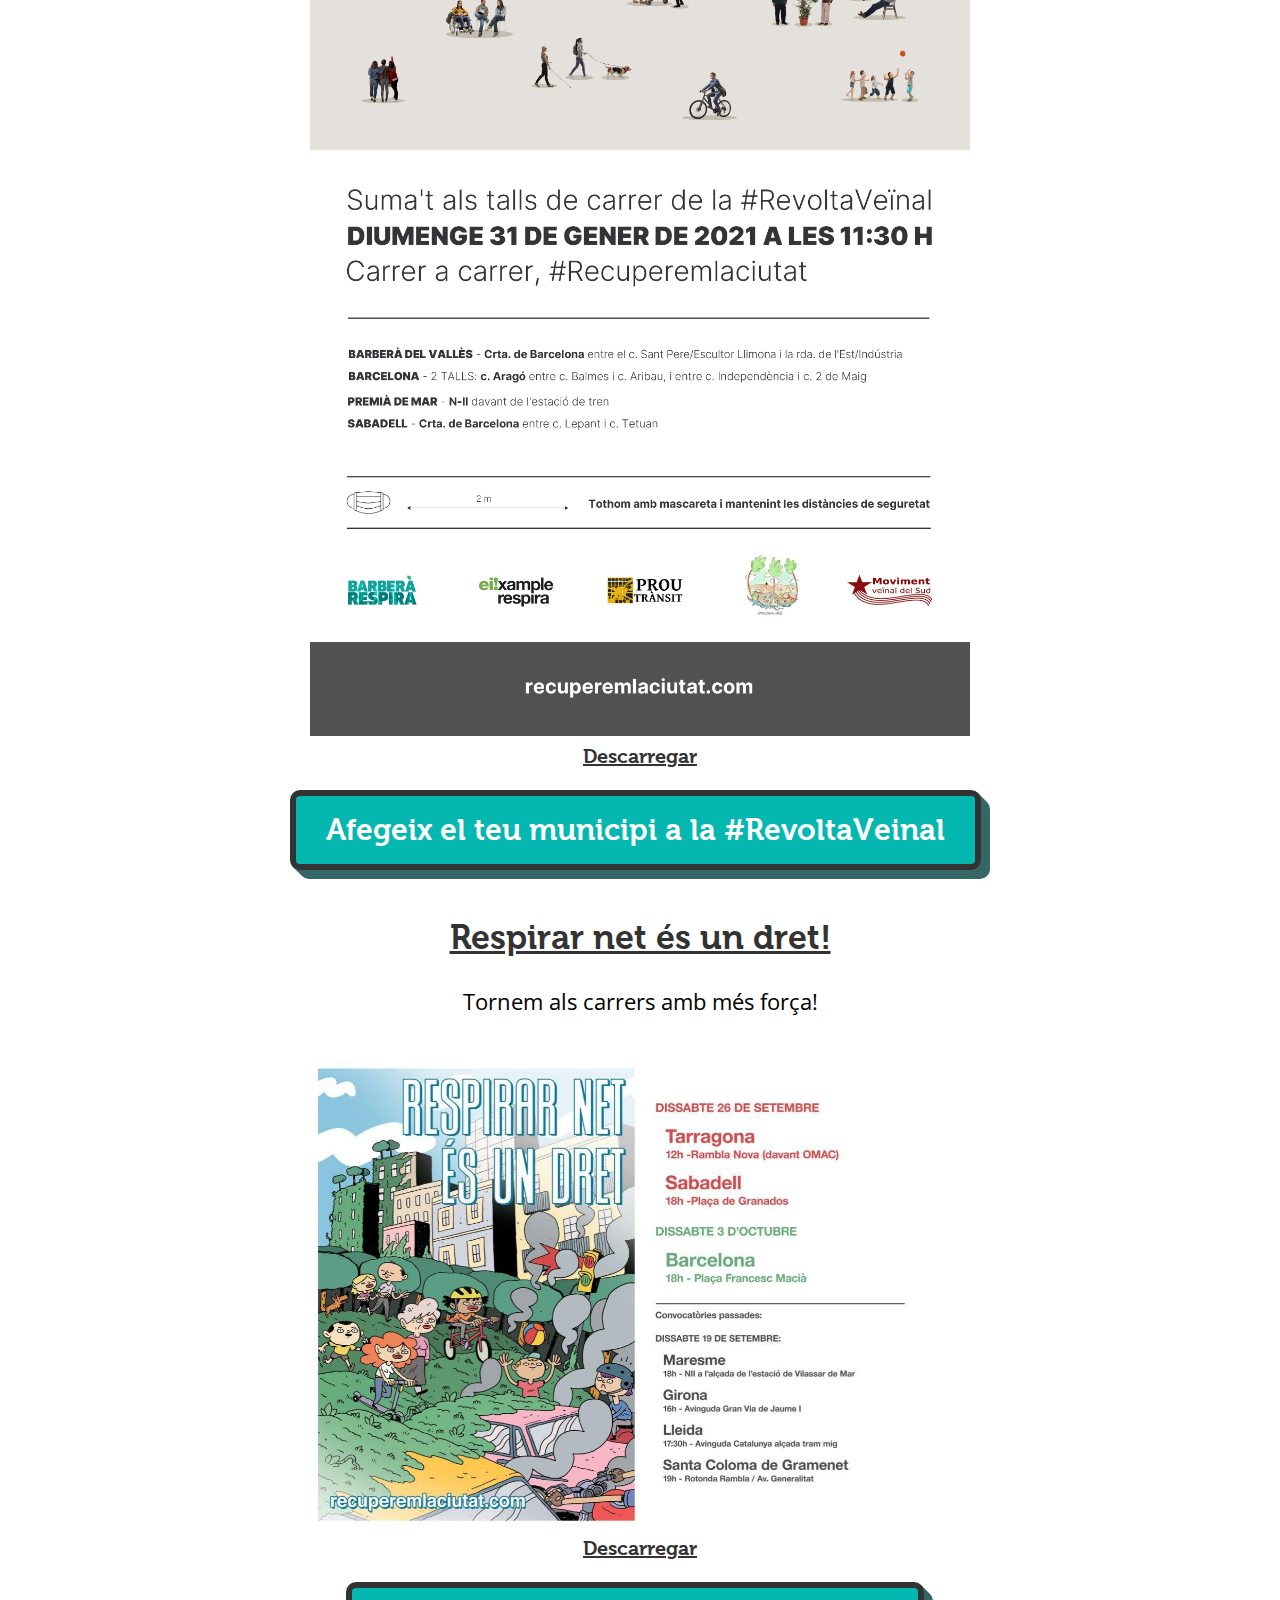
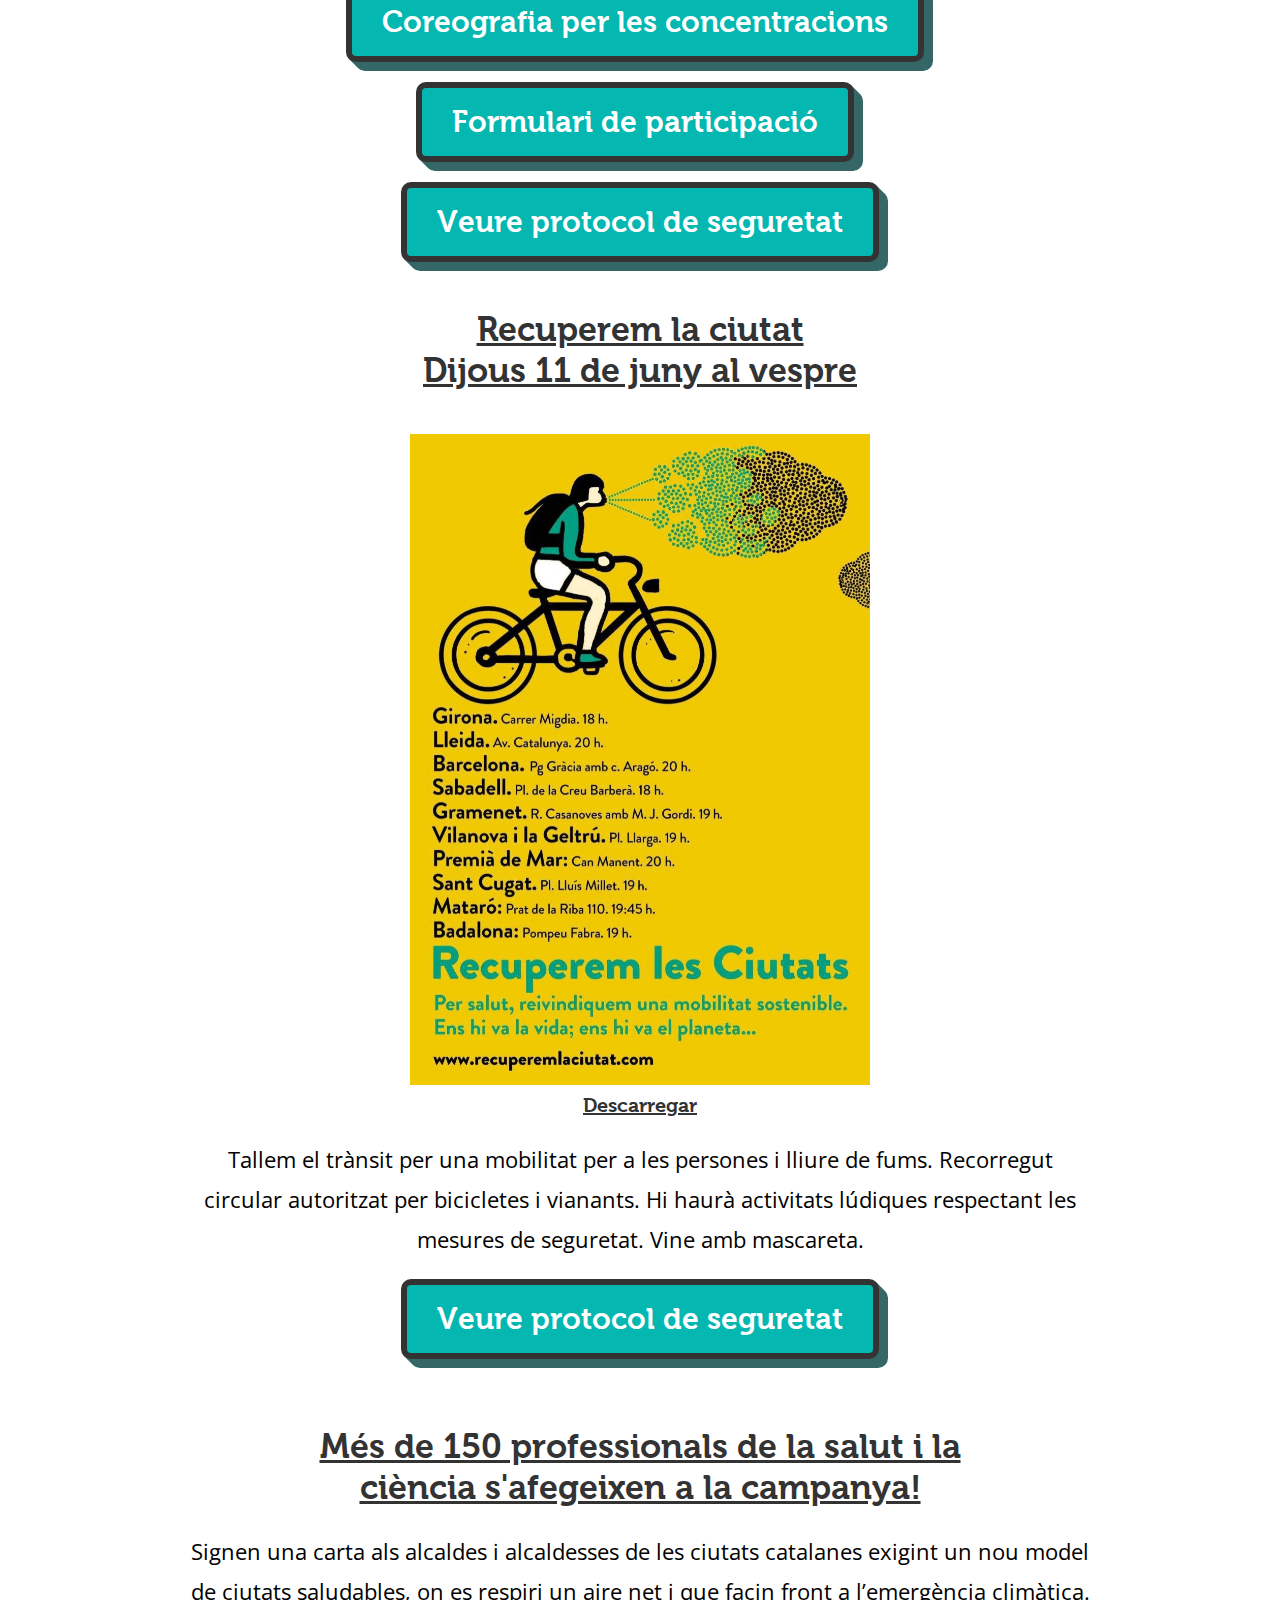
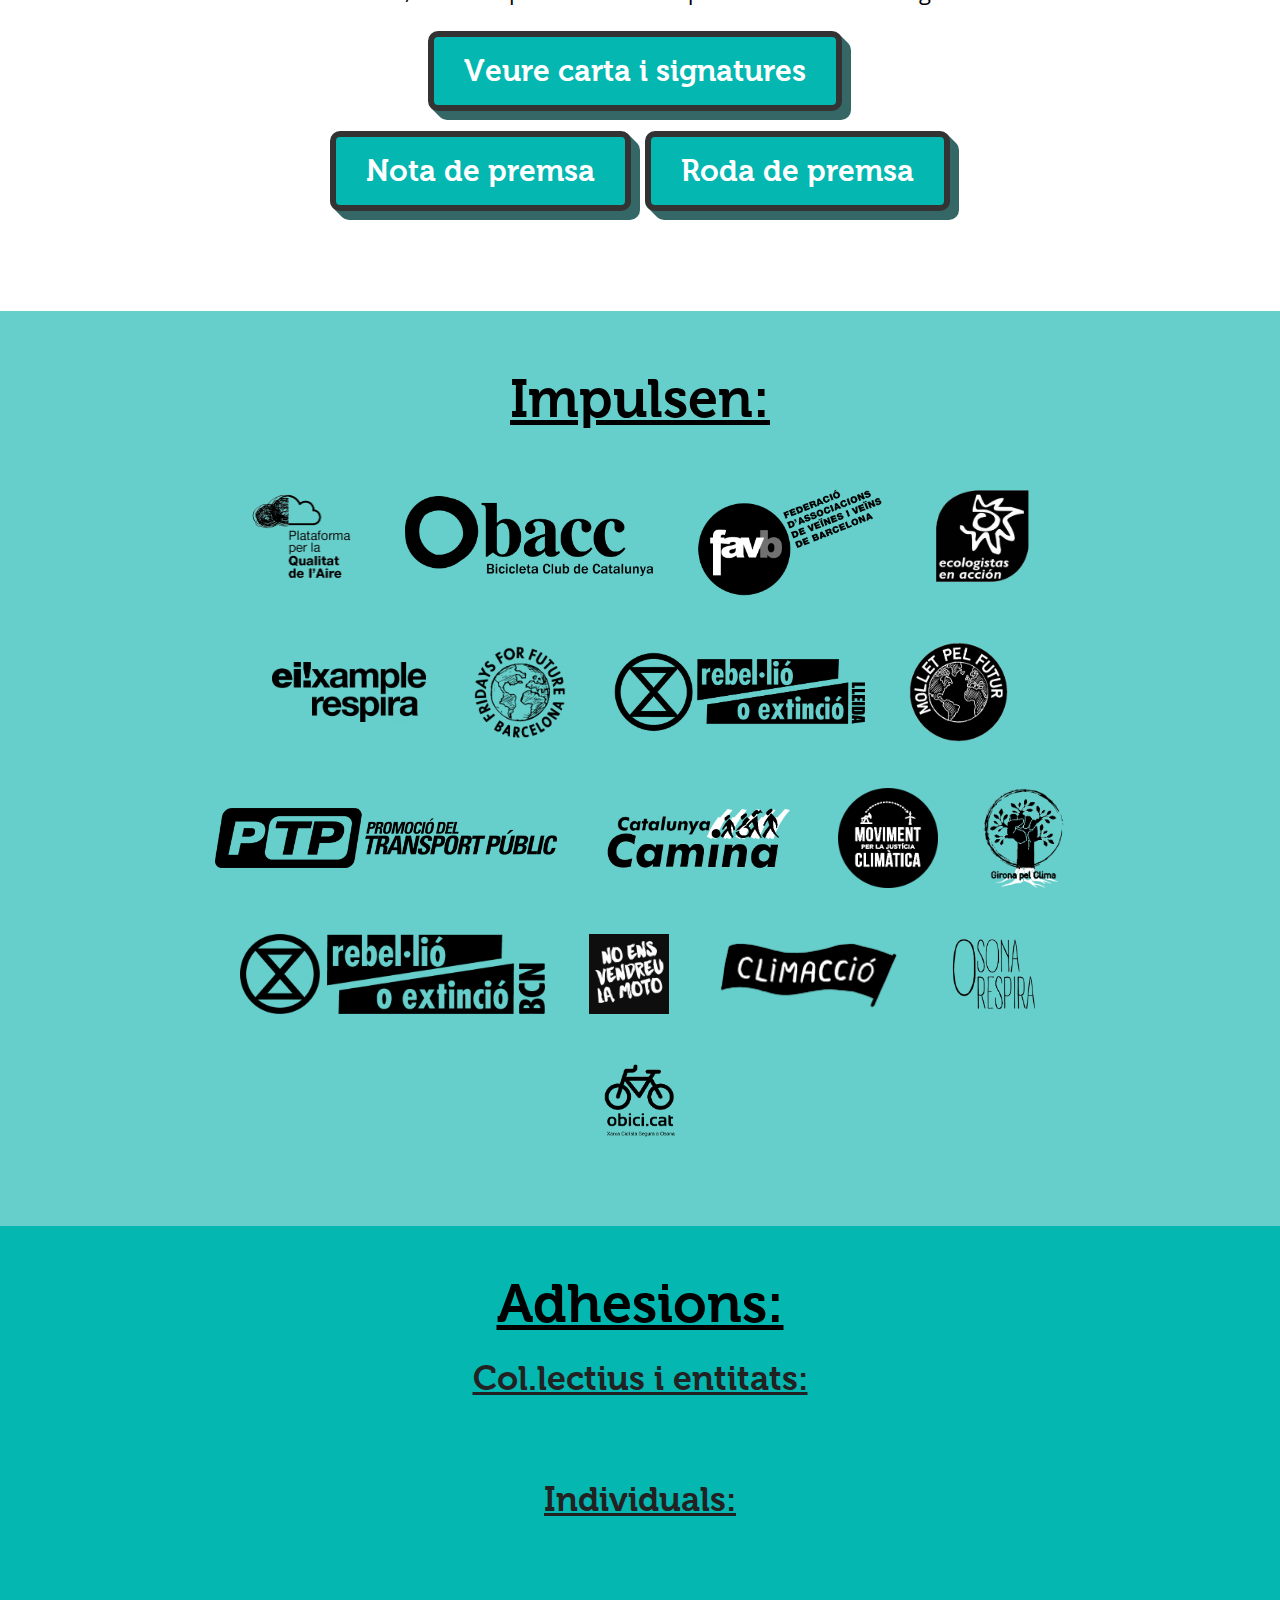
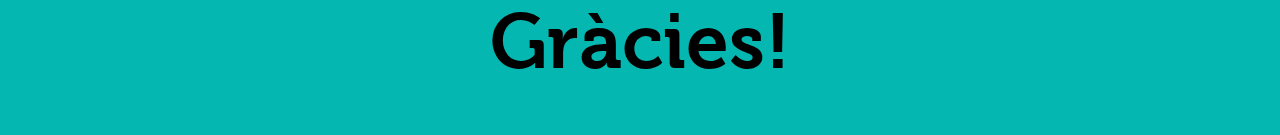
==== commit 813cac3f: "Fixed image" ====
--- a/index.html
+++ b/index.html
@@ -299,10 +299,10 @@
           <h3>Recuperem la vida quotidiana a les autopistes urbanes!</h3>
           <p><b>#RevoltaVeïnal</b><br>Diumenge 31 de gener de 2021, 11:30h<br>Barberà del Vallès, Barcelona, Premià de Mar i Sabadell<br>Carrer a carrer, recuperem la ciutat!</p>
           <div class="poster huge">
-            <a class="image" href="images/revolta-veinal.jpg">
-              <img src="images/revolta-veinal.jpg">
-            </a>
-            <a class="download" href="images/revolta-veinal.jpg">Descarregar</a>
+            <a class="image" href="images/revolta-veinal.jpg?v=1">
+              <img src="images/revolta-veinal.jpg?v=1">
+            </a>
+            <a class="download" href="images/revolta-veinal.jpg?v=1">Descarregar</a>
           </div>
           <div class="menu">
             <div class="button small">
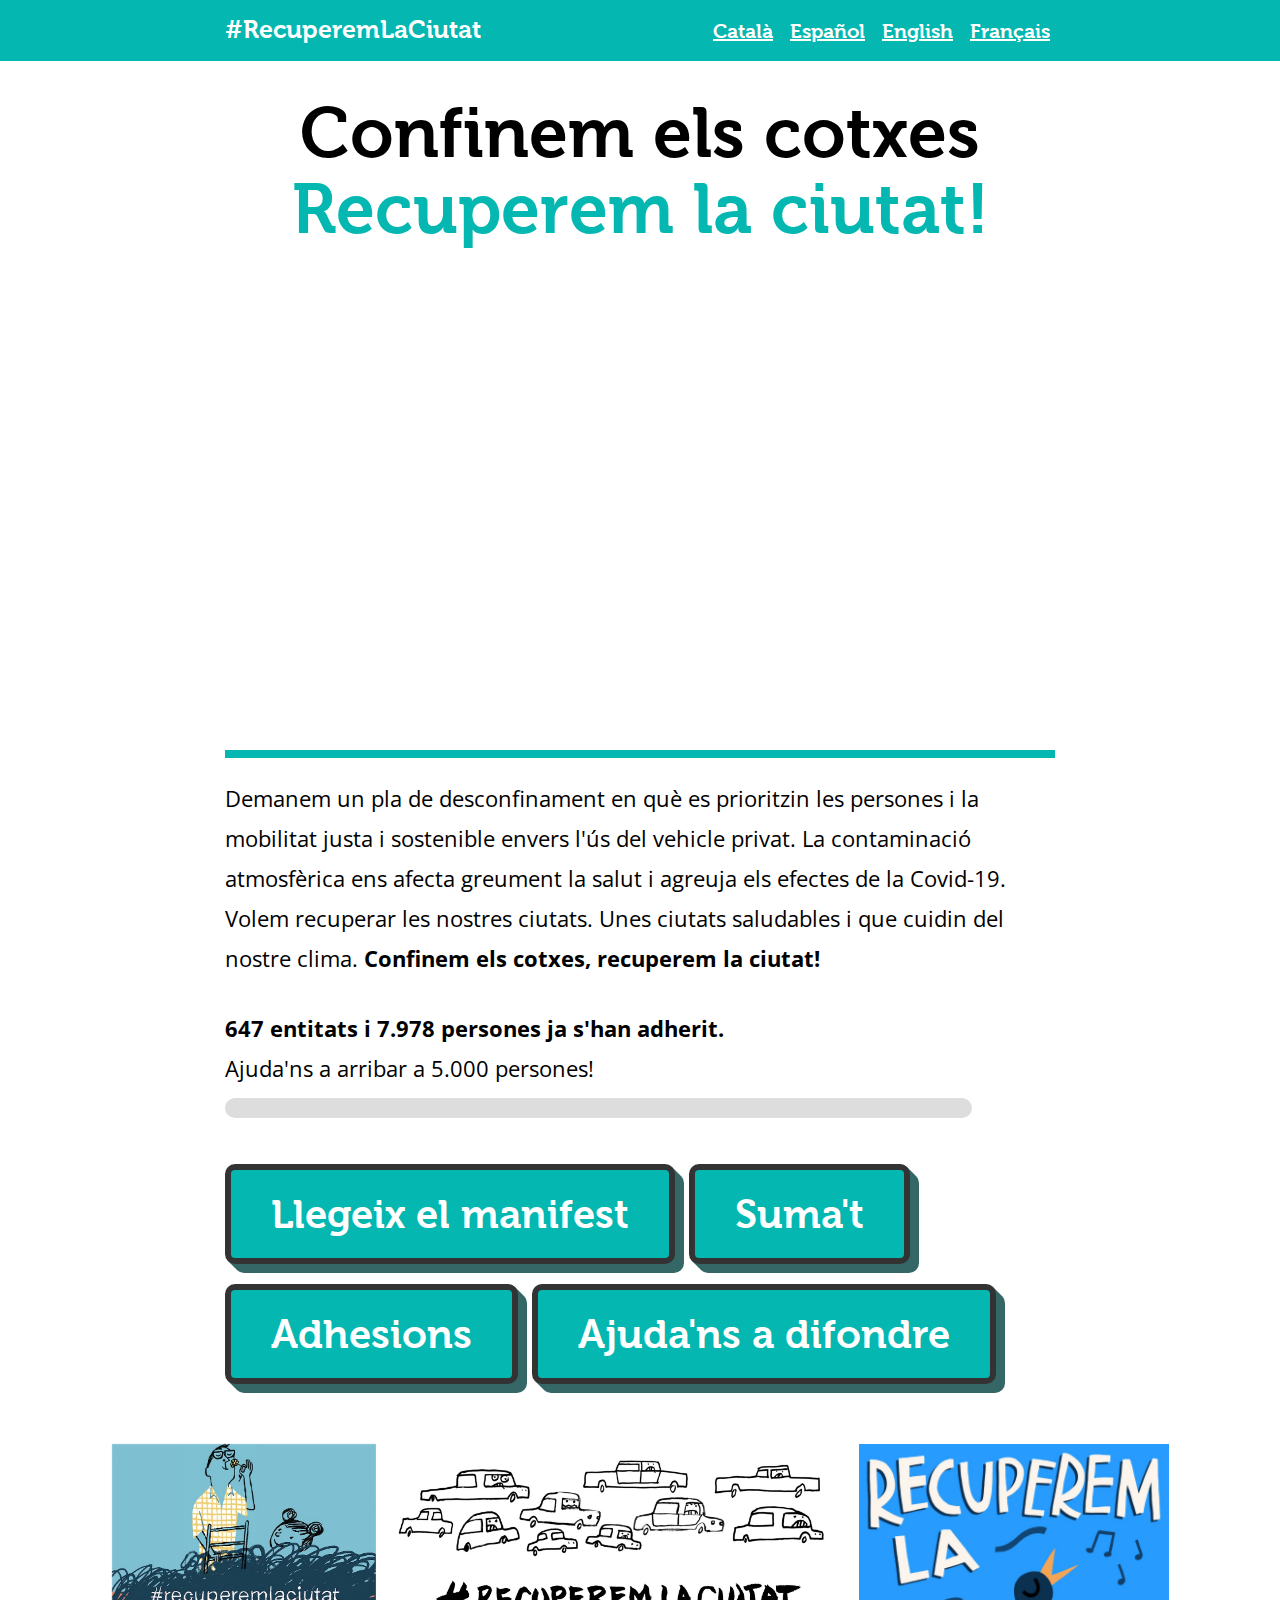
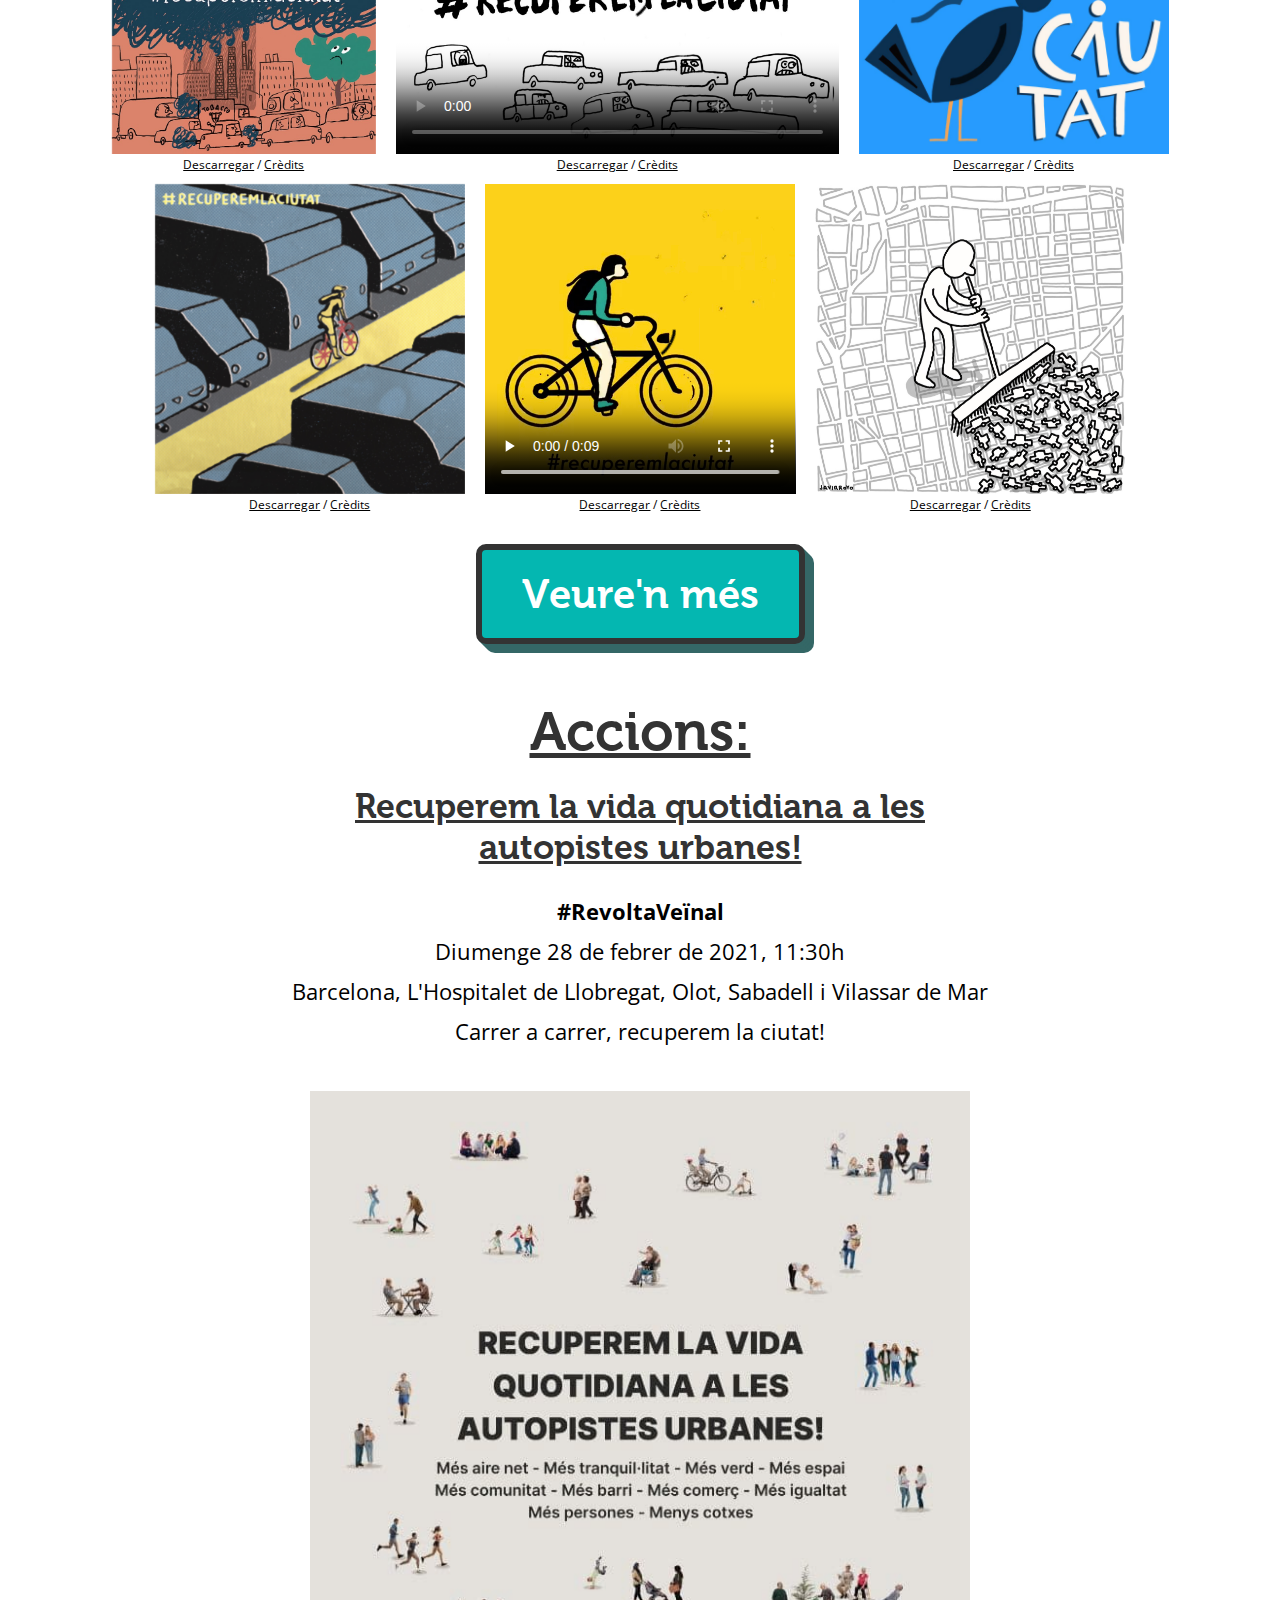
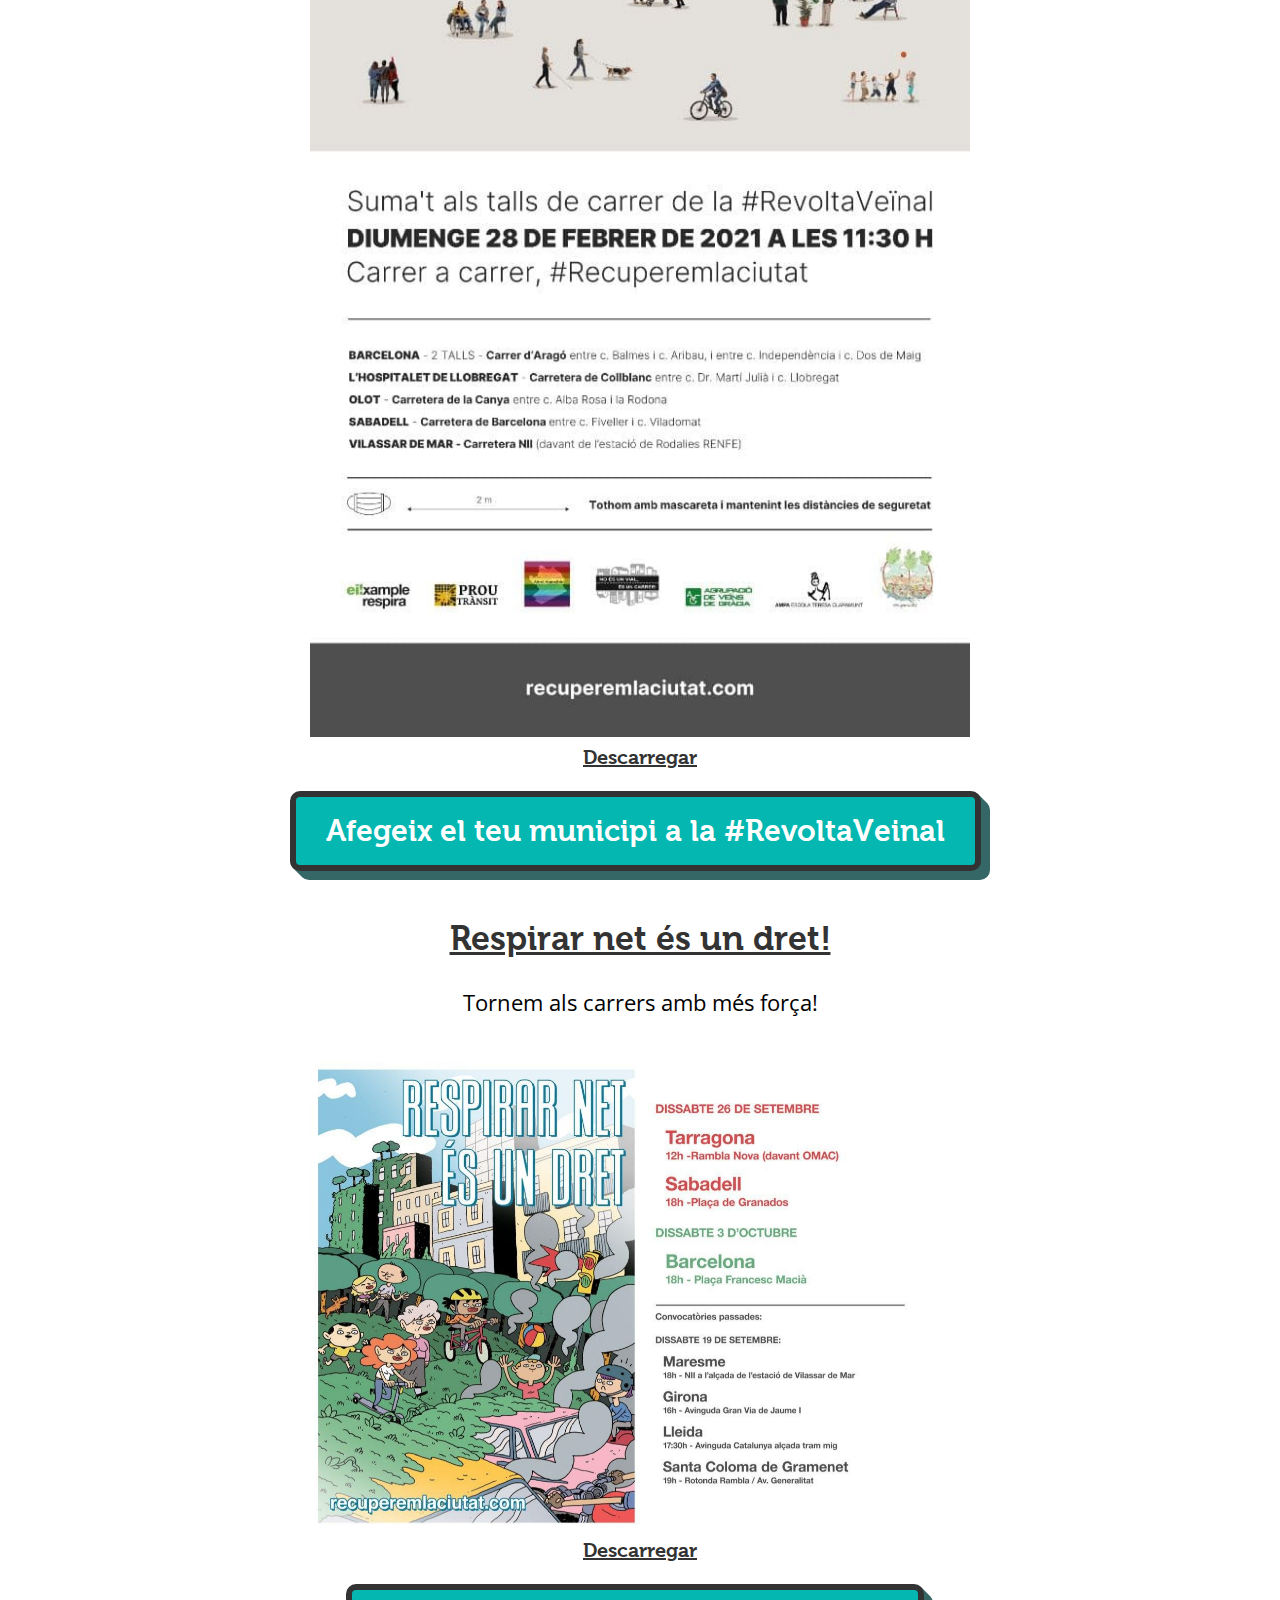
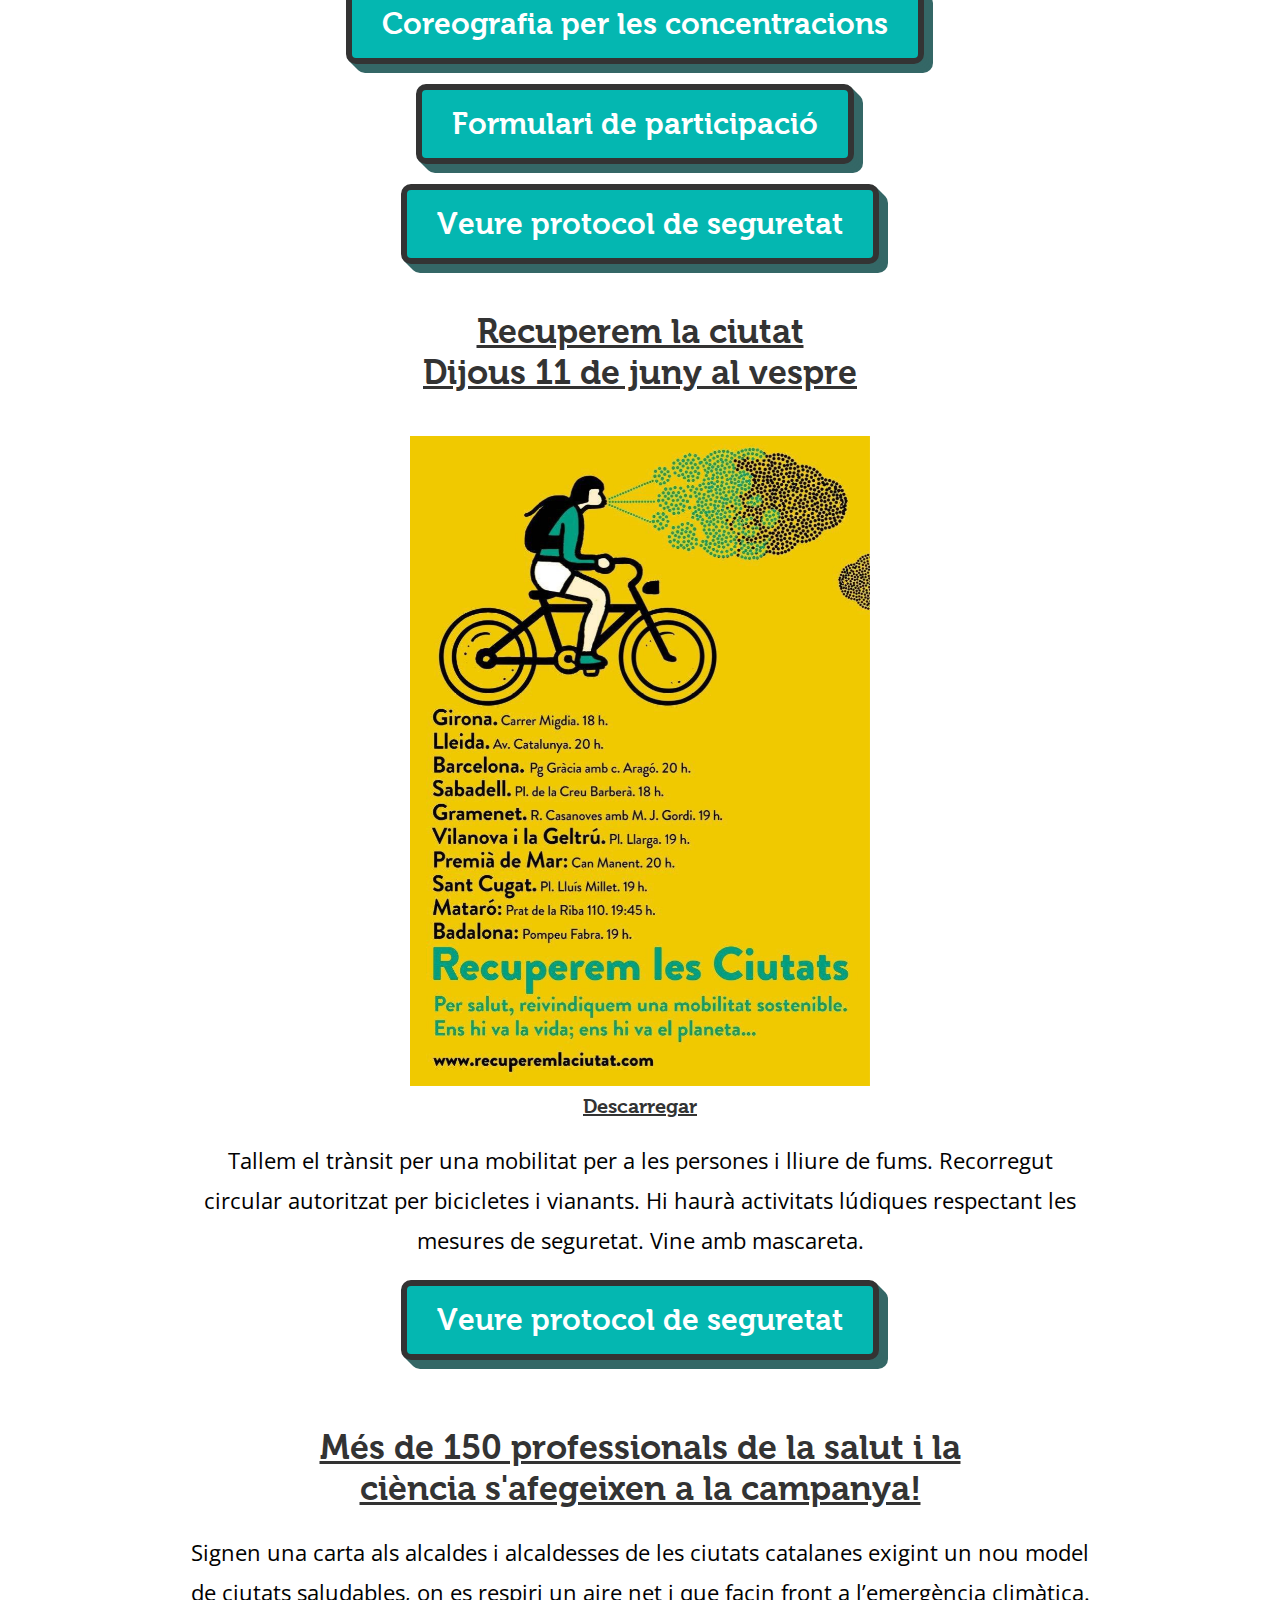
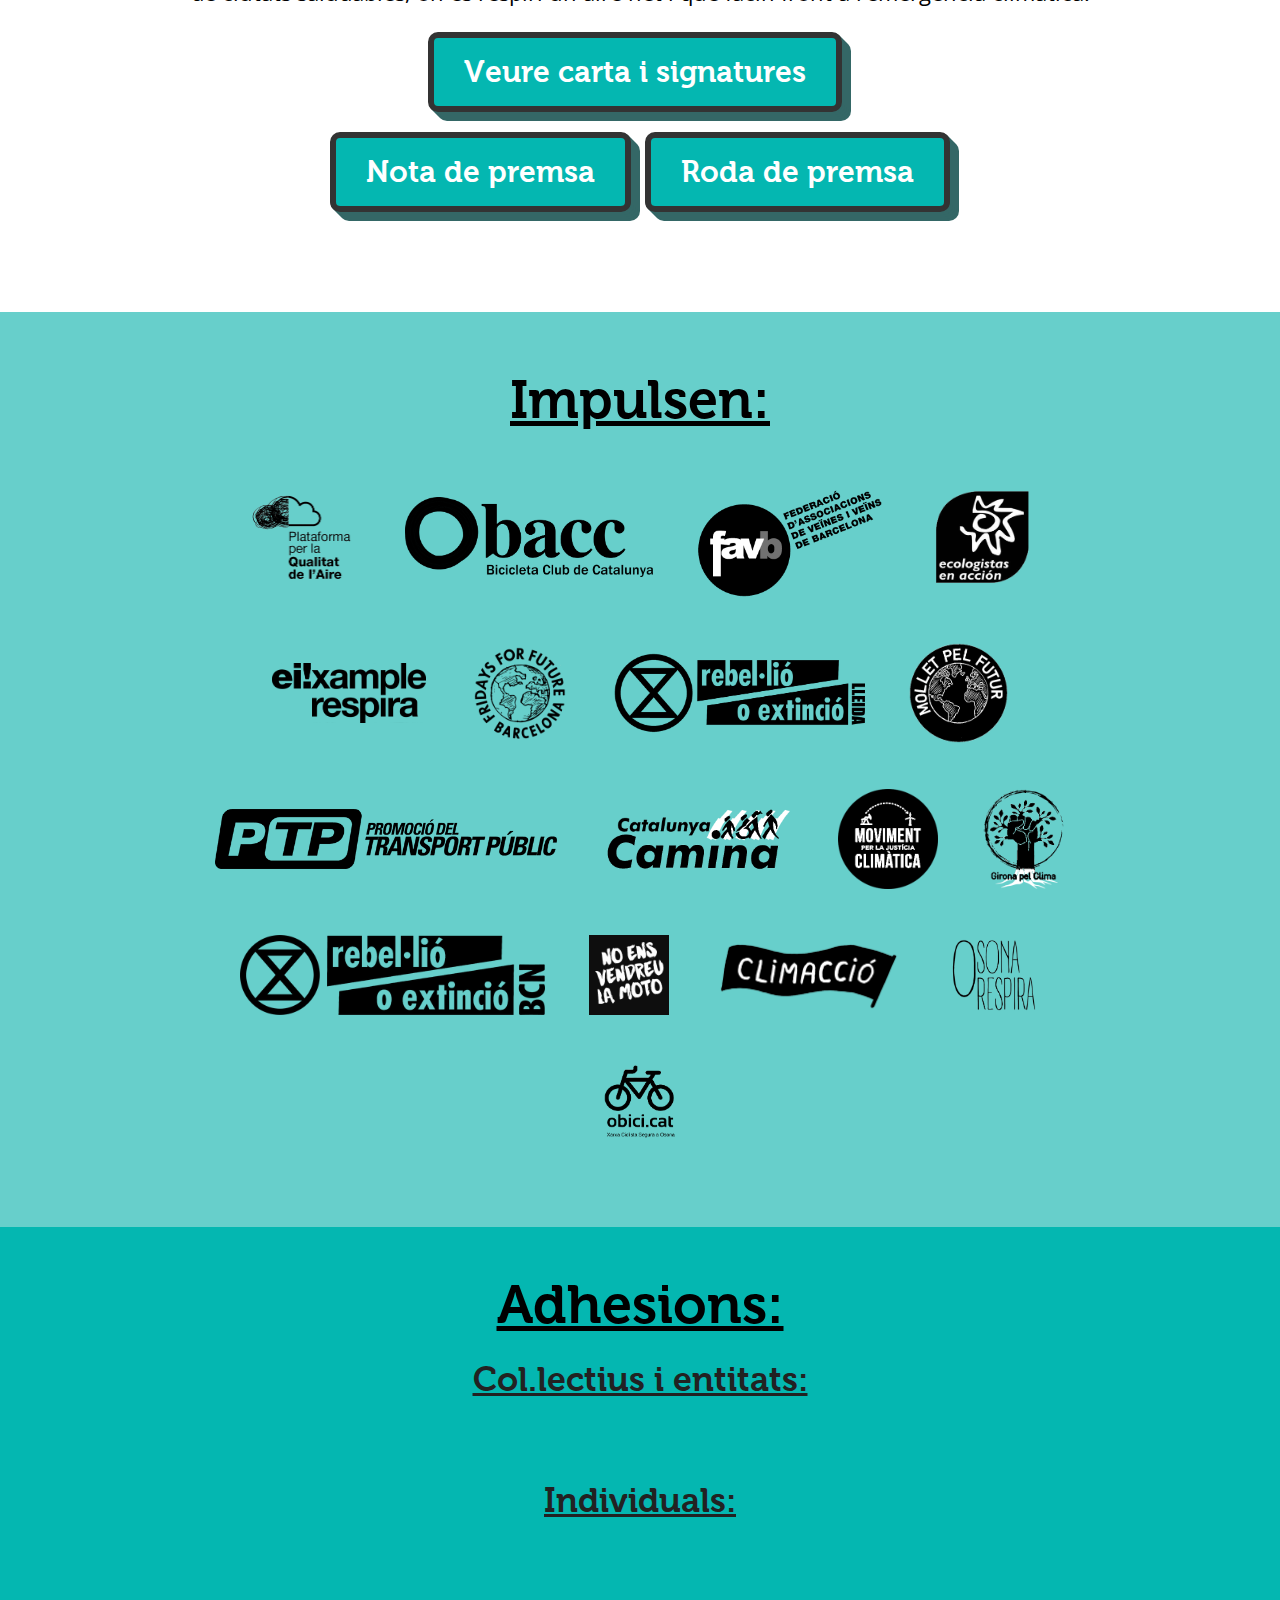
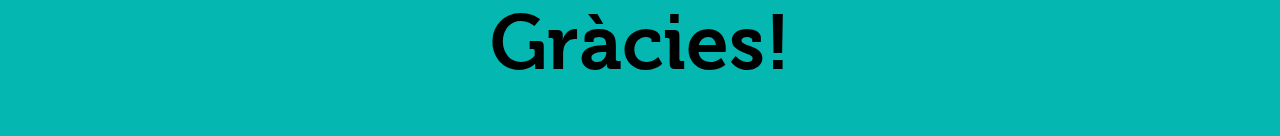
==== commit d1d9375f: "Added new info" ====
--- a/index.html
+++ b/index.html
@@ -297,10 +297,10 @@
         <h2>Accions:</h2>
         <div class="new">
           <h3>Recuperem la vida quotidiana a les autopistes urbanes!</h3>
-          <p><b>#RevoltaVeïnal</b><br>Diumenge 31 de gener de 2021, 11:30h<br>Barberà del Vallès, Barcelona, Premià de Mar i Sabadell<br>Carrer a carrer, recuperem la ciutat!</p>
+          <p><b>#RevoltaVeïnal</b><br>Diumenge 28 de febrer de 2021, 11:30h<br>Barcelona, L'Hospitalet de Llobregat, Olot, Sabadell i Vilassar de Mar<br>Carrer a carrer, recuperem la ciutat!</p>
           <div class="poster huge">
-            <a class="image" href="images/revolta-veinal.jpg?v=1">
-              <img src="images/revolta-veinal.jpg?v=1">
+            <a class="image" href="images/unitari-veins.jpg">
+              <img src="images/unitari-veins.jpg">
             </a>
             <a class="download" href="images/revolta-veinal.jpg?v=1">Descarregar</a>
           </div>
